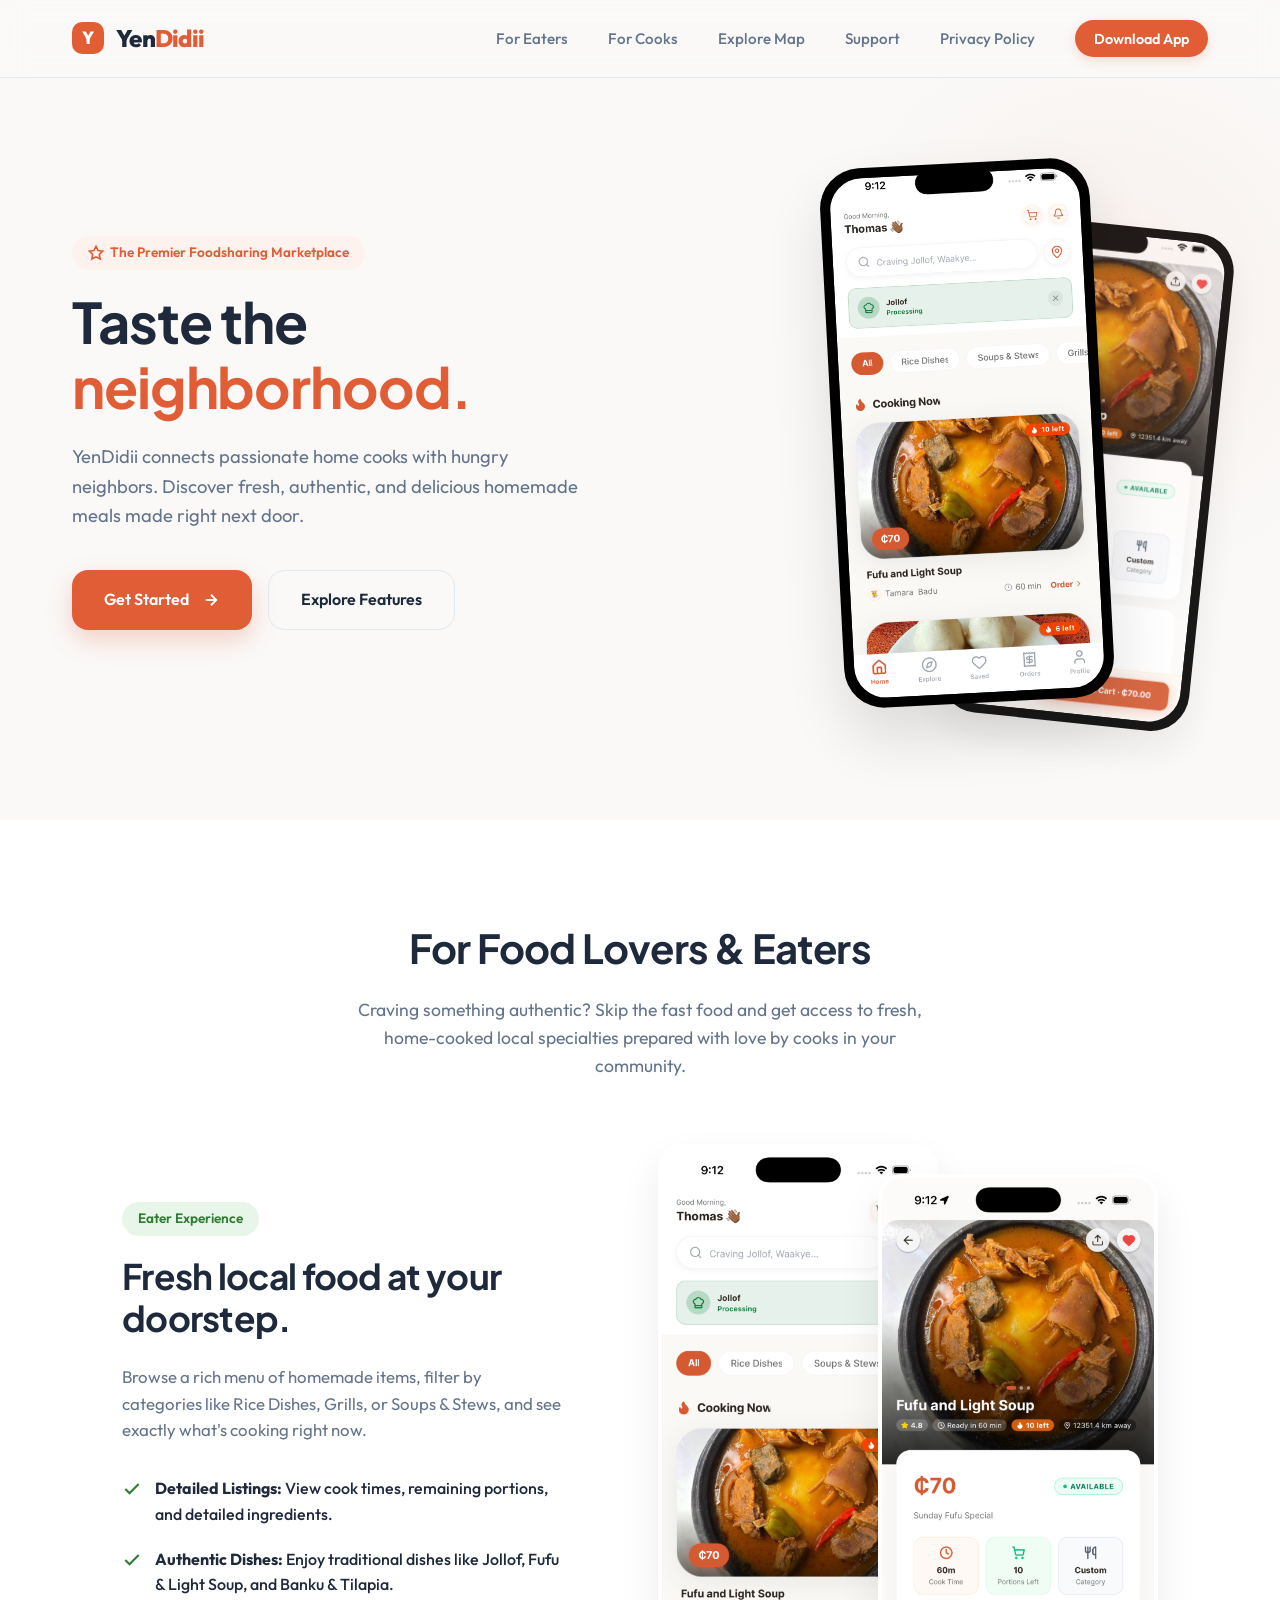
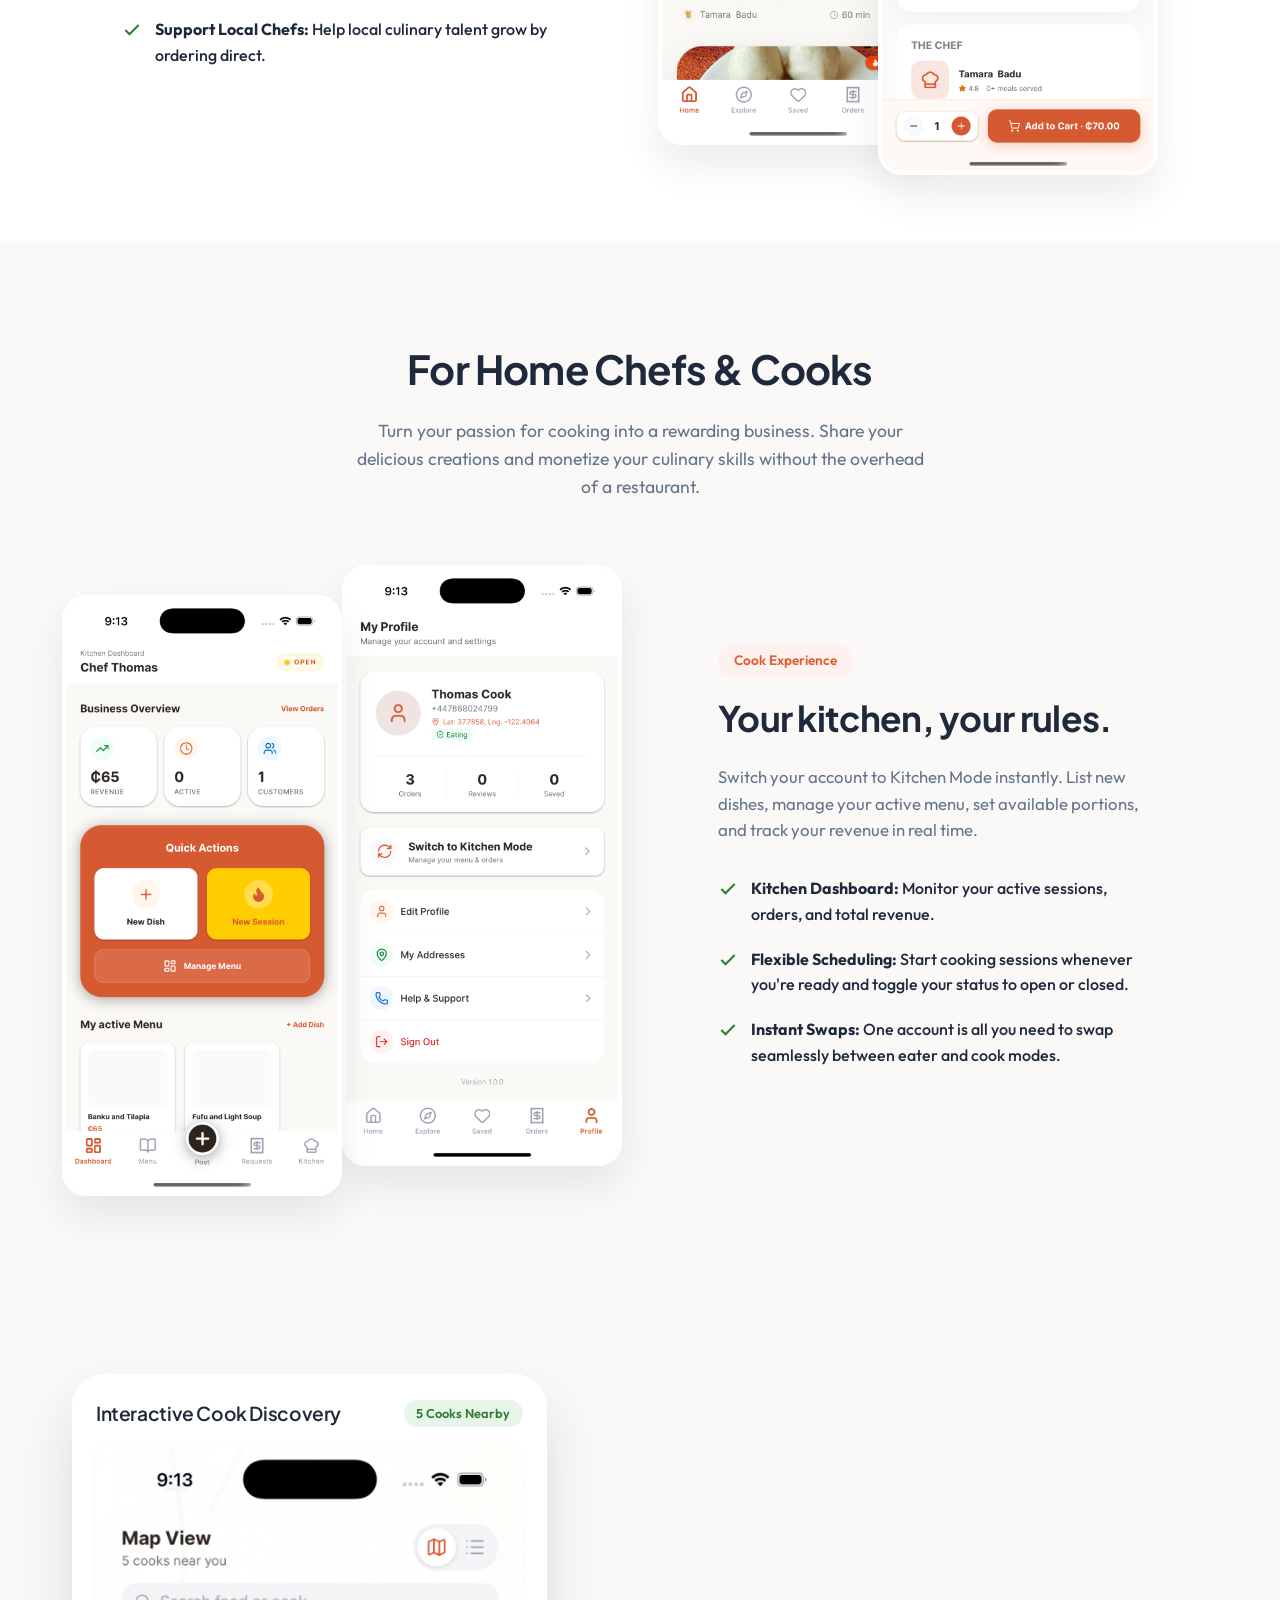
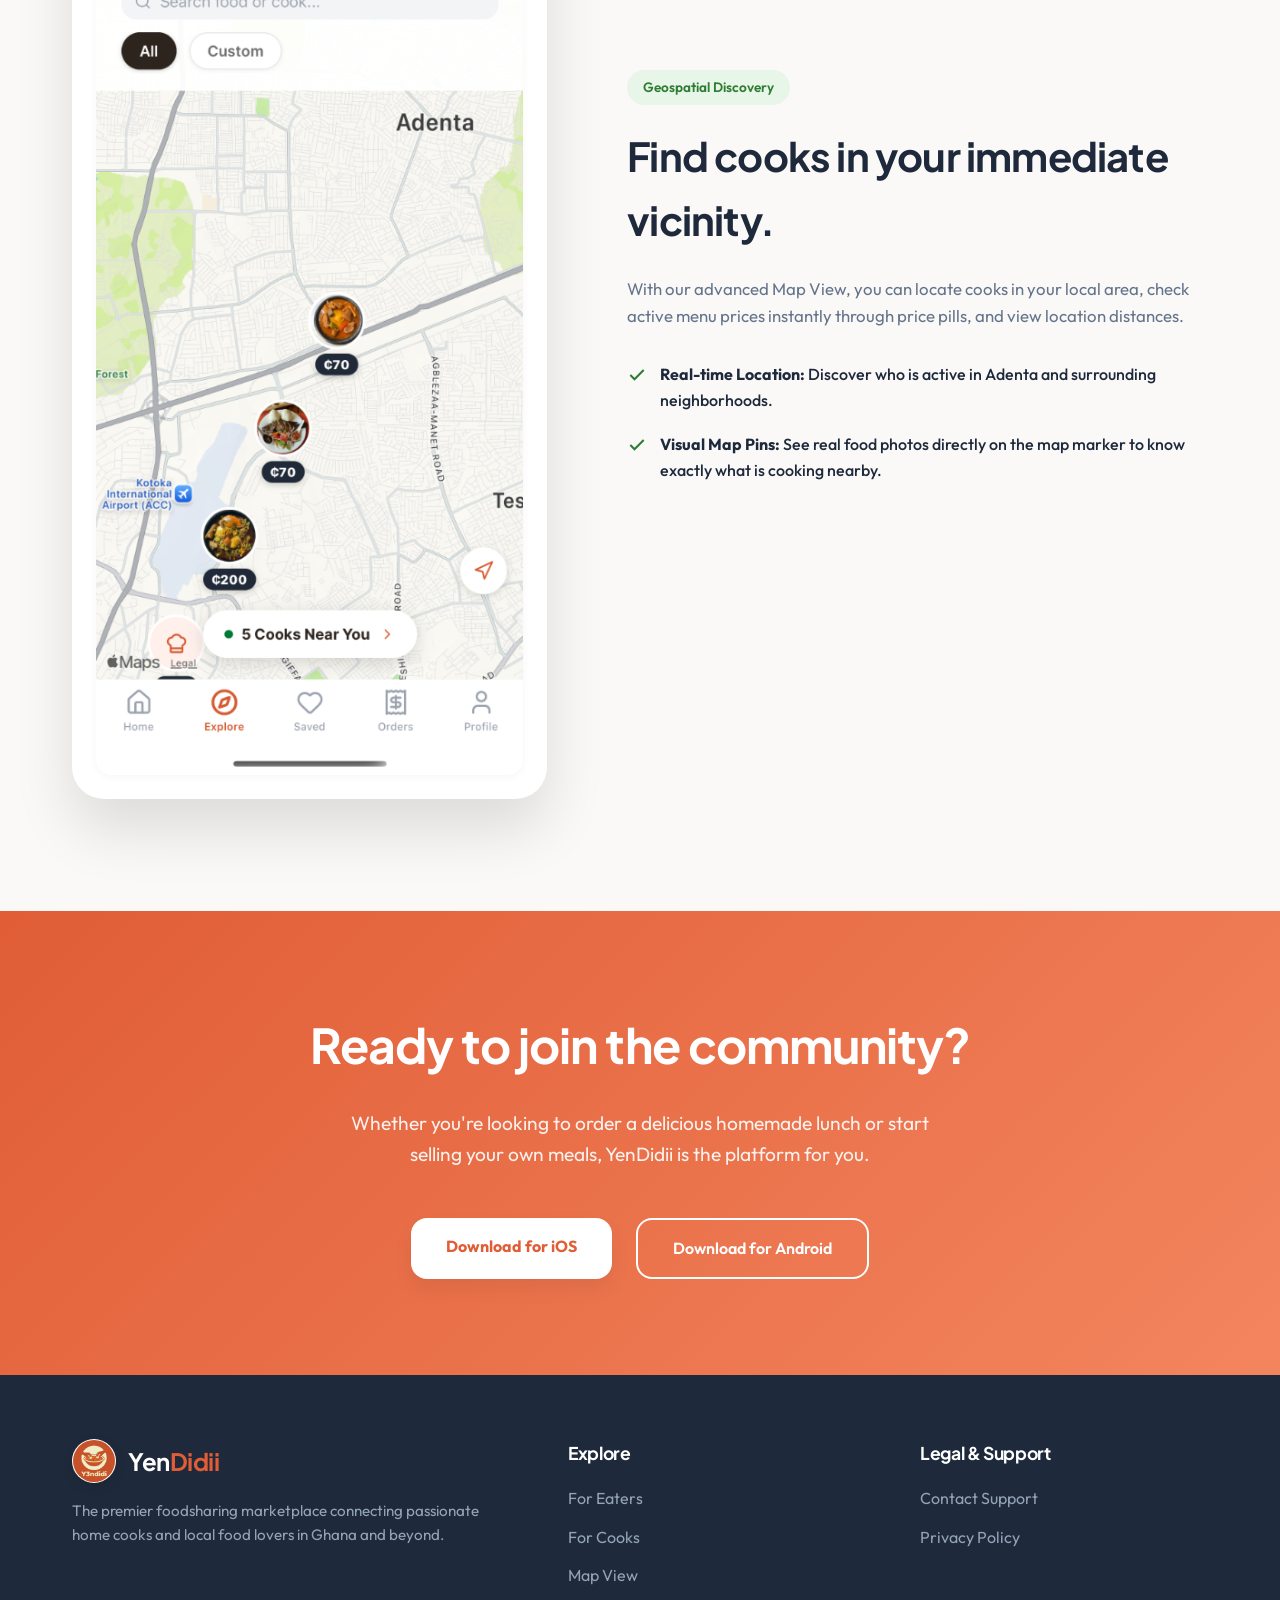
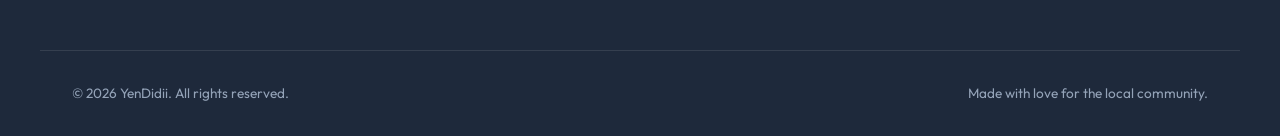
==== index.html @ 342a36da "Initial commit of YenDidii Landing Page & Support/Privacy files" ====
<!DOCTYPE html>
<html lang="en">

<head>
    <meta charset="UTF-8">
    <meta name="viewport" content="width=device-width, initial-scale=1.0">
    <title>YenDidii - Discover & Share Homemade Meals</title>
    <meta name="description"
        content="Connect with local home cooks, discover fresh homemade meals, and share the joy of cooking in your neighborhood.">
    <link rel="stylesheet" href="styles.css">
</head>

<body>
    <!-- Navigation -->
    <header class="navbar">
        <div class="nav-container">
            <a href="index.html" class="logo-group">
                <div class="logo-icon">Y</div>
                <span class="logo-text">Yen<span>Didii</span></span>
            </a>
            <nav>
                <ul class="nav-links">
                    <li><a href="#eaters" class="nav-link">For Eaters</a></li>
                    <li><a href="#cooks" class="nav-link">For Cooks</a></li>
                    <li><a href="#map-explore" class="nav-link">Explore Map</a></li>
                    <li><a href="support.html" class="nav-link">Support</a></li>
                    <li><a href="privacy-policy.html" class="nav-link">Privacy Policy</a></li>
                    <li><a href="#download" class="nav-btn">Download App</a></li>
                </ul>
            </nav>
        </div>
    </header>

    <!-- Hero Section -->
    <section class="hero">
        <div class="hero-grid">
            <div class="hero-content">
                <div class="badge">
                    <svg width="16" height="16" viewBox="0 0 24 24" fill="none" stroke="currentColor"
                        stroke-width="2.5">
                        <path
                            d="M12 2l3.09 6.26L22 9.27l-5 4.87 1.18 6.88L12 17.77l-6.18 3.25L7 14.14 2 9.27l6.91-1.01L12 2z" />
                    </svg>
                    The Premier Foodsharing Marketplace
                </div>
                <h1>Taste the <span>neighborhood.</span></h1>
                <p>YenDidii connects passionate home cooks with hungry neighbors. Discover fresh, authentic, and
                    delicious homemade meals made right next door.</p>
                <div class="hero-ctas">
                    <a href="#download" class="btn-primary">
                        <span>Get Started</span>
                        <svg width="18" height="18" viewBox="0 0 24 24" fill="none" stroke="currentColor"
                            stroke-width="2.5">
                            <line x1="5" y1="12" x2="19" y2="12" />
                            <polyline points="12 5 19 12 12 19" />
                        </svg>
                    </a>
                    <a href="#eaters" class="btn-secondary">Explore Features</a>
                </div>
            </div>
            <div class="mockup-wrapper">
                <div class="mockup-container">
                    <div class="mockup-screen">
                        <img src="assets/media__1779264746437.png" alt="YenDidii Feed Screen">
                    </div>
                </div>
                <div class="mockup-container-secondary">
                    <div class="mockup-screen">
                        <img src="assets/media__1779264755404.png" alt="YenDidii Food Detail Screen">
                    </div>
                </div>
            </div>
        </div>
    </section>

    <!-- For Eaters Section -->
    <section id="eaters" class="modes-section">
        <div class="section-title">
            <h2>For Food Lovers & Eaters</h2>
            <p>Craving something authentic? Skip the fast food and get access to fresh, home-cooked local specialties
                prepared with love by cooks in your community.</p>
        </div>

        <div class="mode-row">
            <div class="mode-content">
                <div class="badge" style="background-color: var(--secondary-bg); color: var(--secondary);">
                    Eater Experience
                </div>
                <h3>Fresh local food at your doorstep.</h3>
                <p>Browse a rich menu of homemade items, filter by categories like Rice Dishes, Grills, or Soups &
                    Stews, and see exactly what's cooking right now.</p>
                <ul class="features-list">
                    <li>
                        <svg width="20" height="20" viewBox="0 0 24 24" fill="none" stroke="currentColor"
                            stroke-width="2.5">
                            <polyline points="20 6 9 17 4 12" />
                        </svg>
                        <span><strong>Detailed Listings:</strong> View cook times, remaining portions, and detailed
                            ingredients.</span>
                    </li>
                    <li>
                        <svg width="20" height="20" viewBox="0 0 24 24" fill="none" stroke="currentColor"
                            stroke-width="2.5">
                            <polyline points="20 6 9 17 4 12" />
                        </svg>
                        <span><strong>Authentic Dishes:</strong> Enjoy traditional dishes like Jollof, Fufu & Light
                            Soup, and Banku & Tilapia.</span>
                    </li>
                    <li>
                        <svg width="20" height="20" viewBox="0 0 24 24" fill="none" stroke="currentColor"
                            stroke-width="2.5">
                            <polyline points="20 6 9 17 4 12" />
                        </svg>
                        <span><strong>Support Local Chefs:</strong> Help local culinary talent grow by ordering
                            direct.</span>
                    </li>
                </ul>
            </div>
            <div class="mode-mockups">
                <img class="app-screenshot" src="assets/media__1779264746437.png" alt="Feed screen">
                <img class="app-screenshot screenshot-offset" src="assets/media__1779264755404.png" alt="Detail screen"
                    style="margin-left: -60px; z-index: 2;">
            </div>
        </div>
    </section>

    <!-- For Cooks Section -->
    <section id="cooks" class="modes-section" style="background-color: var(--bg-main);">
        <div class="section-title">
            <h2>For Home Chefs & Cooks</h2>
            <p>Turn your passion for cooking into a rewarding business. Share your delicious creations and monetize your
                culinary skills without the overhead of a restaurant.</p>
        </div>

        <div class="mode-row reversed">
            <div class="mode-content">
                <div class="badge">
                    Cook Experience
                </div>
                <h3>Your kitchen, your rules.</h3>
                <p>Switch your account to Kitchen Mode instantly. List new dishes, manage your active menu, set
                    available portions, and track your revenue in real time.</p>
                <ul class="features-list">
                    <li>
                        <svg width="20" height="20" viewBox="0 0 24 24" fill="none" stroke="currentColor"
                            stroke-width="2.5">
                            <polyline points="20 6 9 17 4 12" />
                        </svg>
                        <span><strong>Kitchen Dashboard:</strong> Monitor your active sessions, orders, and total
                            revenue.</span>
                    </li>
                    <li>
                        <svg width="20" height="20" viewBox="0 0 24 24" fill="none" stroke="currentColor"
                            stroke-width="2.5">
                            <polyline points="20 6 9 17 4 12" />
                        </svg>
                        <span><strong>Flexible Scheduling:</strong> Start cooking sessions whenever you're ready and
                            toggle your status to open or closed.</span>
                    </li>
                    <li>
                        <svg width="20" height="20" viewBox="0 0 24 24" fill="none" stroke="currentColor"
                            stroke-width="2.5">
                            <polyline points="20 6 9 17 4 12" />
                        </svg>
                        <span><strong>Instant Swaps:</strong> One account is all you need to swap seamlessly between
                            eater and cook modes.</span>
                    </li>
                </ul>
            </div>
            <div class="mode-mockups">
                <img class="app-screenshot" src="assets/media__1779264794243.png" alt="Profile screen">
                <img class="app-screenshot screenshot-offset" src="assets/media__1779264804222.png"
                    alt="Kitchen Dashboard" style="margin-left: -60px; z-index: 2;">
            </div>
        </div>
    </section>

    <!-- Map Feature Section -->
    <section id="map-explore" class="map-highlight">
        <div class="map-grid">
            <div class="map-screenshot-container">
                <div class="map-header">
                    <h4>Interactive Cook Discovery</h4>
                    <span class="map-badge">5 Cooks Nearby</span>
                </div>
                <img src="assets/media__1779264783438.png" alt="Map View of Nearby Cooks">
            </div>
            <div class="map-content">
                <div class="badge" style="background-color: var(--secondary-bg); color: var(--secondary);">
                    Geospatial Discovery
                </div>
                <h2>Find cooks in your immediate vicinity.</h2>
                <p>With our advanced Map View, you can locate cooks in your local area, check active menu prices
                    instantly through price pills, and view location distances.</p>
                <ul class="features-list">
                    <li>
                        <svg width="20" height="20" viewBox="0 0 24 24" fill="none" stroke="currentColor"
                            stroke-width="2.5">
                            <polyline points="20 6 9 17 4 12" />
                        </svg>
                        <span><strong>Real-time Location:</strong> Discover who is active in Adenta and surrounding
                            neighborhoods.</span>
                    </li>
                    <li>
                        <svg width="20" height="20" viewBox="0 0 24 24" fill="none" stroke="currentColor"
                            stroke-width="2.5">
                            <polyline points="20 6 9 17 4 12" />
                        </svg>
                        <span><strong>Visual Map Pins:</strong> See real food photos directly on the map marker to know
                            exactly what is cooking nearby.</span>
                    </li>
                </ul>
            </div>
        </div>
    </section>

    <!-- Download Section -->
    <section id="download" class="cta-banner">
        <h2>Ready to join the community?</h2>
        <p>Whether you're looking to order a delicious homemade lunch or start selling your own meals, YenDidii is the
            platform for you.</p>
        <div class="download-buttons">
            <a href="#" class="btn-white">Download for iOS</a>
            <a href="#" class="btn-outline-white">Download for Android</a>
        </div>
    </section>

    <!-- Footer -->
    <footer class="footer">
        <div class="footer-container">
            <div class="footer-brand">
                <div class="footer-logo-row">
                    <div class="footer-logo-circle"><img src="assets/logo.png" alt="YenDidii Logo"></div>
                    <h3>Yen<span>Didii</span></h3>
                </div>
                <p>The premier foodsharing marketplace connecting passionate home cooks and local food lovers in Ghana
                    and beyond.</p>
            </div>
            <div class="footer-links">
                <h4>Explore</h4>
                <ul>
                    <li><a href="#eaters">For Eaters</a></li>
                    <li><a href="#cooks">For Cooks</a></li>
                    <li><a href="#map-explore">Map View</a></li>
                </ul>
            </div>
            <div class="footer-links">
                <h4>Legal & Support</h4>
                <ul>
                    <li><a href="support.html">Contact Support</a></li>
                    <li><a href="privacy-policy.html">Privacy Policy</a></li>
                </ul>
            </div>
        </div>
        <div class="footer-bottom">
            <p>&copy; 2026 YenDidii. All rights reserved.</p>
            <p>Made with love for the local community.</p>
        </div>
    </footer>
</body>

</html>
---- styles.css ----
/* YenDidii Premium Website Stylesheet */
@import url('https://fonts.googleapis.com/css2?family=Outfit:wght@300;400;500;600;700;800&family=Plus+Jakarta+Sans:wght@300;400;500;600;700;800&display=swap');

:root {
  /* Colors from the App */
  --primary: #E05D36; /* Warm burnt orange */
  --primary-hover: #C54B25;
  --primary-light: #FDF2EE;
  
  --secondary: #2E7D32; /* Rich green */
  --secondary-bg: #E8F5E9; /* Light green badge */
  
  --yellow: #FFB300; /* Warm yellow/amber */
  
  --bg-main: #FAF9F8; /* Clean off-white bg */
  --bg-card: #FFFFFF;
  
  --text-dark: #1E293B; /* Charcoal dark slate */
  --text-muted: #64748B; /* Slate gray */
  --text-light: #94A3B8;
  
  --border-color: #E2E8F0;
  --shadow-sm: 0 2px 8px rgba(0,0,0,0.04);
  --shadow-md: 0 10px 30px rgba(224,93,54,0.06);
  --shadow-lg: 0 20px 40px rgba(0,0,0,0.08);
  --shadow-xl: 0 30px 60px rgba(0,0,0,0.12);
  
  --radius-sm: 8px;
  --radius-md: 16px;
  --radius-lg: 24px;
  --radius-xl: 32px;
}

* {
  margin: 0;
  padding: 0;
  box-sizing: border-box;
  scroll-behavior: smooth;
}

body {
  font-family: 'Outfit', sans-serif;
  background-color: var(--bg-main);
  color: var(--text-dark);
  line-height: 1.6;
}

h1, h2, h3, h4, h5 {
  font-family: 'Plus Jakarta Sans', sans-serif;
  font-weight: 700;
  color: var(--text-dark);
  letter-spacing: -0.02em;
}

a {
  color: inherit;
  text-decoration: none;
  transition: all 0.25s cubic-bezier(0.4, 0, 0.2, 1);
}

/* Header & Navigation */
.navbar {
  position: sticky;
  top: 0;
  z-index: 1000;
  background: rgba(250, 249, 248, 0.85);
  backdrop-filter: blur(12px);
  border-bottom: 1px solid rgba(226, 232, 240, 0.8);
  padding: 1.2rem 0;
}

.nav-container {
  display: flex;
  justify-content: space-between;
  align-items: center;
  max-width: 1200px;
  margin: 0 auto;
  padding: 0 2rem;
}

.logo-group {
  display: flex;
  align-items: center;
  gap: 0.75rem;
}

.logo-icon {
  background-color: var(--primary);
  width: 32px;
  height: 32px;
  border-radius: 10px;
  display: flex;
  align-items: center;
  justify-content: center;
  color: white;
  font-weight: 800;
  font-size: 1.1rem;
}

.logo-text {
  font-size: 1.5rem;
  font-weight: 800;
  letter-spacing: -0.03em;
  color: var(--text-dark);
}

.logo-text span {
  color: var(--primary);
}

.nav-links {
  display: flex;
  list-style: none;
  gap: 2.5rem;
  align-items: center;
}

.nav-link {
  font-weight: 500;
  color: var(--text-muted);
  font-size: 0.95rem;
}

.nav-link:hover {
  color: var(--primary);
}

.nav-btn {
  background-color: var(--primary);
  color: white;
  padding: 0.6rem 1.2rem;
  border-radius: 50px;
  font-weight: 600;
  font-size: 0.9rem;
  box-shadow: 0 4px 12px rgba(224, 93, 54, 0.2);
}

.nav-btn:hover {
  background-color: var(--primary-hover);
  transform: translateY(-1px);
  box-shadow: 0 6px 16px rgba(224, 93, 54, 0.3);
  color: white;
}

/* Hero Section */
.hero {
  padding: 5rem 0 7rem 0;
  position: relative;
  overflow: hidden;
}

.hero::after {
  content: '';
  position: absolute;
  top: -10%;
  right: -10%;
  width: 600px;
  height: 600px;
  background: radial-gradient(circle, rgba(224,93,54,0.06) 0%, rgba(250,249,248,0) 70%);
  z-index: -1;
  border-radius: 50%;
}

.hero-grid {
  display: grid;
  grid-template-columns: 1.1fr 0.9fr;
  gap: 4rem;
  align-items: center;
  max-width: 1200px;
  margin: 0 auto;
  padding: 0 2rem;
}

.hero-content h1 {
  font-size: 3.5rem;
  line-height: 1.15;
  margin-bottom: 1.5rem;
}

.hero-content h1 span {
  color: var(--primary);
}

.hero-content p {
  font-size: 1.15rem;
  color: var(--text-muted);
  margin-bottom: 2.5rem;
  max-width: 520px;
}

.hero-ctas {
  display: flex;
  gap: 1rem;
}

.btn-primary {
  background-color: var(--primary);
  color: white;
  padding: 1rem 2rem;
  border-radius: var(--radius-md);
  font-weight: 600;
  display: flex;
  align-items: center;
  gap: 0.8rem;
  box-shadow: 0 10px 25px rgba(224, 93, 54, 0.25);
}

.btn-primary:hover {
  background-color: var(--primary-hover);
  transform: translateY(-2px);
  box-shadow: 0 15px 30px rgba(224, 93, 54, 0.35);
  color: white;
}

.btn-secondary {
  background-color: transparent;
  color: var(--text-dark);
  border: 1px solid var(--border-color);
  padding: 1rem 2rem;
  border-radius: var(--radius-md);
  font-weight: 600;
  display: flex;
  align-items: center;
  gap: 0.8rem;
}

.btn-secondary:hover {
  background-color: #FFFFFF;
  border-color: var(--primary);
  transform: translateY(-2px);
  box-shadow: var(--shadow-sm);
}

/* Mockup Stack on Right */
.mockup-wrapper {
  position: relative;
  height: 550px;
  display: flex;
  justify-content: center;
  align-items: center;
}

.mockup-container {
  position: relative;
  width: 270px;
  height: 540px;
  border-radius: 40px;
  background-color: #000000;
  padding: 10px;
  box-shadow: var(--shadow-xl);
  transform: rotate(-3deg);
  transition: transform 0.5s ease;
}

.mockup-container:hover {
  transform: rotate(0deg) scale(1.02);
}

.mockup-screen {
  width: 100%;
  height: 100%;
  border-radius: 32px;
  overflow: hidden;
  position: relative;
}

.mockup-screen img {
  width: 100%;
  height: 100%;
  object-fit: cover;
}

.mockup-container-secondary {
  position: absolute;
  width: 250px;
  height: 500px;
  border-radius: 38px;
  background-color: #000000;
  padding: 9px;
  box-shadow: var(--shadow-lg);
  transform: translate(120px, 40px) rotate(6deg);
  z-index: -1;
  opacity: 0.9;
  transition: transform 0.5s ease, opacity 0.5s ease;
}

.mockup-container-secondary:hover {
  transform: translate(140px, 20px) rotate(0deg) scale(1.02);
  z-index: 10;
  opacity: 1;
}

/* Feature Badge */
.badge {
  background-color: var(--primary-light);
  color: var(--primary);
  padding: 0.4rem 1rem;
  border-radius: 50px;
  font-weight: 600;
  font-size: 0.85rem;
  display: inline-flex;
  align-items: center;
  gap: 0.4rem;
  margin-bottom: 1.2rem;
}

/* App modes (Cook vs Eater) */
.section-title {
  text-align: center;
  max-width: 650px;
  margin: 0 auto 4rem auto;
  padding: 0 2rem;
}

.section-title h2 {
  font-size: 2.5rem;
  margin-bottom: 1rem;
}

.section-title p {
  color: var(--text-muted);
  font-size: 1.1rem;
}

.modes-section {
  padding: 6rem 0;
  background-color: #FFFFFF;
}

.mode-row {
  display: grid;
  grid-template-columns: 1fr 1fr;
  gap: 6rem;
  align-items: center;
  max-width: 1100px;
  margin: 0 auto;
  padding: 0 2rem;
}

.mode-row:not(:last-child) {
  margin-bottom: 8rem;
}

.mode-row.reversed {
  direction: rtl;
}

.mode-row.reversed .mode-content {
  direction: ltr;
}

.mode-content {
  max-width: 480px;
}

.mode-content h3 {
  font-size: 2.2rem;
  margin-bottom: 1.5rem;
  line-height: 1.2;
}

.mode-content p {
  color: var(--text-muted);
  margin-bottom: 2rem;
  font-size: 1.05rem;
}

.features-list {
  list-style: none;
}

.features-list li {
  display: flex;
  align-items: flex-start;
  gap: 0.8rem;
  margin-bottom: 1.2rem;
  font-weight: 500;
  color: var(--text-dark);
}

.features-list li svg {
  color: var(--secondary);
  flex-shrink: 0;
  margin-top: 3px;
}

.mode-mockups {
  display: flex;
  justify-content: center;
  position: relative;
}

.app-screenshot {
  width: 280px;
  border-radius: var(--radius-lg);
  box-shadow: var(--shadow-lg);
  border: 4px solid #FFFFFF;
  transition: transform 0.4s ease;
}

.app-screenshot:hover {
  transform: translateY(-8px) scale(1.02);
}

.screenshot-offset {
  transform: translateY(30px);
}

.screenshot-offset:hover {
  transform: translateY(20px) scale(1.02);
}

/* Map Feature Highlight */
.map-highlight {
  padding: 7rem 0;
  background-color: var(--bg-main);
  position: relative;
}

.map-grid {
  display: grid;
  grid-template-columns: 0.9fr 1.1fr;
  gap: 5rem;
  align-items: center;
  max-width: 1200px;
  margin: 0 auto;
  padding: 0 2rem;
}

.map-content h2 {
  font-size: 2.5rem;
  margin-bottom: 1.5rem;
}

.map-content p {
  color: var(--text-muted);
  margin-bottom: 2rem;
  font-size: 1.05rem;
}

.map-screenshot-container {
  background-color: #FFFFFF;
  border-radius: var(--radius-xl);
  padding: 1.5rem;
  box-shadow: var(--shadow-xl);
  display: flex;
  flex-direction: column;
  gap: 1rem;
}

.map-header {
  display: flex;
  justify-content: space-between;
  align-items: center;
}

.map-header h4 {
  font-size: 1.2rem;
  font-weight: 600;
}

.map-badge {
  background-color: var(--secondary-bg);
  color: var(--secondary);
  padding: 0.2rem 0.8rem;
  border-radius: 50px;
  font-weight: 600;
  font-size: 0.8rem;
}

.map-screenshot-container img {
  width: 100%;
  border-radius: var(--radius-md);
  box-shadow: var(--shadow-sm);
}

/* Download / Banner CTA */
.cta-banner {
  padding: 6rem 0;
  background: linear-gradient(135deg, var(--primary) 0%, #F3855E 100%);
  color: white;
  text-align: center;
  position: relative;
  overflow: hidden;
}

.cta-banner h2 {
  color: white;
  font-size: 3rem;
  margin-bottom: 1.5rem;
}

.cta-banner p {
  font-size: 1.2rem;
  max-width: 600px;
  margin: 0 auto 3rem auto;
  opacity: 0.9;
}

.download-buttons {
  display: flex;
  justify-content: center;
  gap: 1.5rem;
}

.btn-white {
  background-color: #FFFFFF;
  color: var(--primary);
  padding: 1rem 2.2rem;
  border-radius: var(--radius-md);
  font-weight: 700;
  box-shadow: 0 10px 20px rgba(0,0,0,0.06);
}

.btn-white:hover {
  background-color: #FAFAFA;
  transform: translateY(-2px);
  box-shadow: 0 15px 25px rgba(0,0,0,0.1);
  color: var(--primary);
}

.btn-outline-white {
  background-color: transparent;
  color: white;
  border: 2px solid white;
  padding: 1rem 2.2rem;
  border-radius: var(--radius-md);
  font-weight: 600;
}

.btn-outline-white:hover {
  background-color: rgba(255,255,255,0.1);
  transform: translateY(-2px);
}

/* Footer styling */
.footer {
  background-color: #1E293B;
  color: #94A3B8;
  padding: 4rem 0 2rem 0;
}

.footer-container {
  max-width: 1200px;
  margin: 0 auto;
  padding: 0 2rem;
  display: grid;
  grid-template-columns: 1.5fr 1fr 1fr;
  gap: 4rem;
  border-bottom: 1px solid rgba(255,255,255,0.1);
  padding-bottom: 3rem;
  margin-bottom: 2rem;
}

.footer-logo-row {
  display: flex;
  align-items: center;
  gap: 0.75rem;
  margin-bottom: 1rem;
}

.footer-logo-row h3 {
  margin-bottom: 0 !important;
}

.footer-brand h3 {
  color: white;
  font-size: 1.5rem;
}

.footer-brand h3 span {
  color: var(--primary);
}

.footer-logo-circle {
  width: 44px;
  height: 44px;
  border-radius: 50%;
  display: flex;
  align-items: center;
  justify-content: center;
  overflow: hidden;
  background-color: #FFFFFF;
  border: 1px solid rgba(255,255,255,0.1);
  box-shadow: 0 4px 12px rgba(0, 0, 0, 0.1);
}

.footer-logo-circle img {
  width: 100%;
  height: 100%;
  object-fit: cover;
}

.footer-brand p {
  font-size: 0.95rem;
  line-height: 1.6;
}

.footer-links h4 {
  color: white;
  margin-bottom: 1.2rem;
  font-size: 1.1rem;
}

.footer-links ul {
  list-style: none;
}

.footer-links li {
  margin-bottom: 0.8rem;
}

.footer-links a:hover {
  color: white;
}

.footer-bottom {
  max-width: 1200px;
  margin: 0 auto;
  padding: 0 2rem;
  display: flex;
  justify-content: space-between;
  font-size: 0.85rem;
}

/* Legal Pages (Privacy Policy, Support Page overrides) */
.legal-container {
  max-width: 800px;
  margin: 4rem auto 6rem auto;
  padding: 0 2rem;
}

.legal-card {
  background-color: white;
  border-radius: var(--radius-lg);
  padding: 3rem;
  box-shadow: var(--shadow-sm);
  border: 1px solid var(--border-color);
}

.legal-card h1 {
  font-size: 2.5rem;
  margin-bottom: 1rem;
}

.legal-meta {
  color: var(--text-muted);
  margin-bottom: 2.5rem;
  font-size: 0.95rem;
}

.legal-content h2 {
  font-size: 1.5rem;
  margin-top: 2rem;
  margin-bottom: 1rem;
}

.legal-content p, .legal-content ul {
  color: var(--text-muted);
  margin-bottom: 1.2rem;
  font-size: 1.05rem;
}

.legal-content ul {
  padding-left: 1.5rem;
}

.legal-content li {
  margin-bottom: 0.5rem;
}

/* Form Styles */
.support-form {
  margin-top: 2rem;
}

.form-row {
  display: grid;
  grid-template-columns: 1fr 1fr;
  gap: 1.5rem;
  margin-bottom: 1.5rem;
}

.form-group {
  display: flex;
  flex-direction: column;
  gap: 0.5rem;
  margin-bottom: 1.5rem;
}

.form-group label {
  font-weight: 600;
  font-size: 0.9rem;
  color: var(--text-dark);
}

.form-group input, .form-group textarea {
  padding: 0.8rem 1rem;
  border-radius: var(--radius-sm);
  border: 1px solid var(--border-color);
  font-family: inherit;
  font-size: 1rem;
  transition: border-color 0.25s ease;
}

.form-group input:focus, .form-group textarea:focus {
  outline: none;
  border-color: var(--primary);
}

/* Responsive queries */
@media(max-width: 968px) {
  .hero-grid {
    grid-template-columns: 1fr;
    text-align: center;
    gap: 3rem;
  }
  
  .hero-content h1 {
    font-size: 2.8rem;
  }
  
  .hero-content p {
    margin-left: auto;
    margin-right: auto;
  }
  
  .hero-ctas {
    justify-content: center;
  }
  
  .mockup-wrapper {
    height: 480px;
  }
  
  .mode-row, .mode-row.reversed {
    grid-template-columns: 1fr;
    gap: 3rem;
    text-align: center;
  }
  
  .mode-content {
    max-width: 100%;
  }
  
  .features-list li {
    justify-content: center;
  }
  
  .map-grid {
    grid-template-columns: 1fr;
    gap: 3rem;
  }
}

@media(max-width: 576px) {
  .hero-ctas {
    flex-direction: column;
    align-items: stretch;
  }
  
  .btn-primary, .btn-secondary {
    justify-content: center;
  }
  
  .mockup-container-secondary {
    display: none;
  }
  
  .mockup-container {
    transform: none;
  }
  
  .footer-container {
    grid-template-columns: 1fr;
    gap: 2.5rem;
  }
}
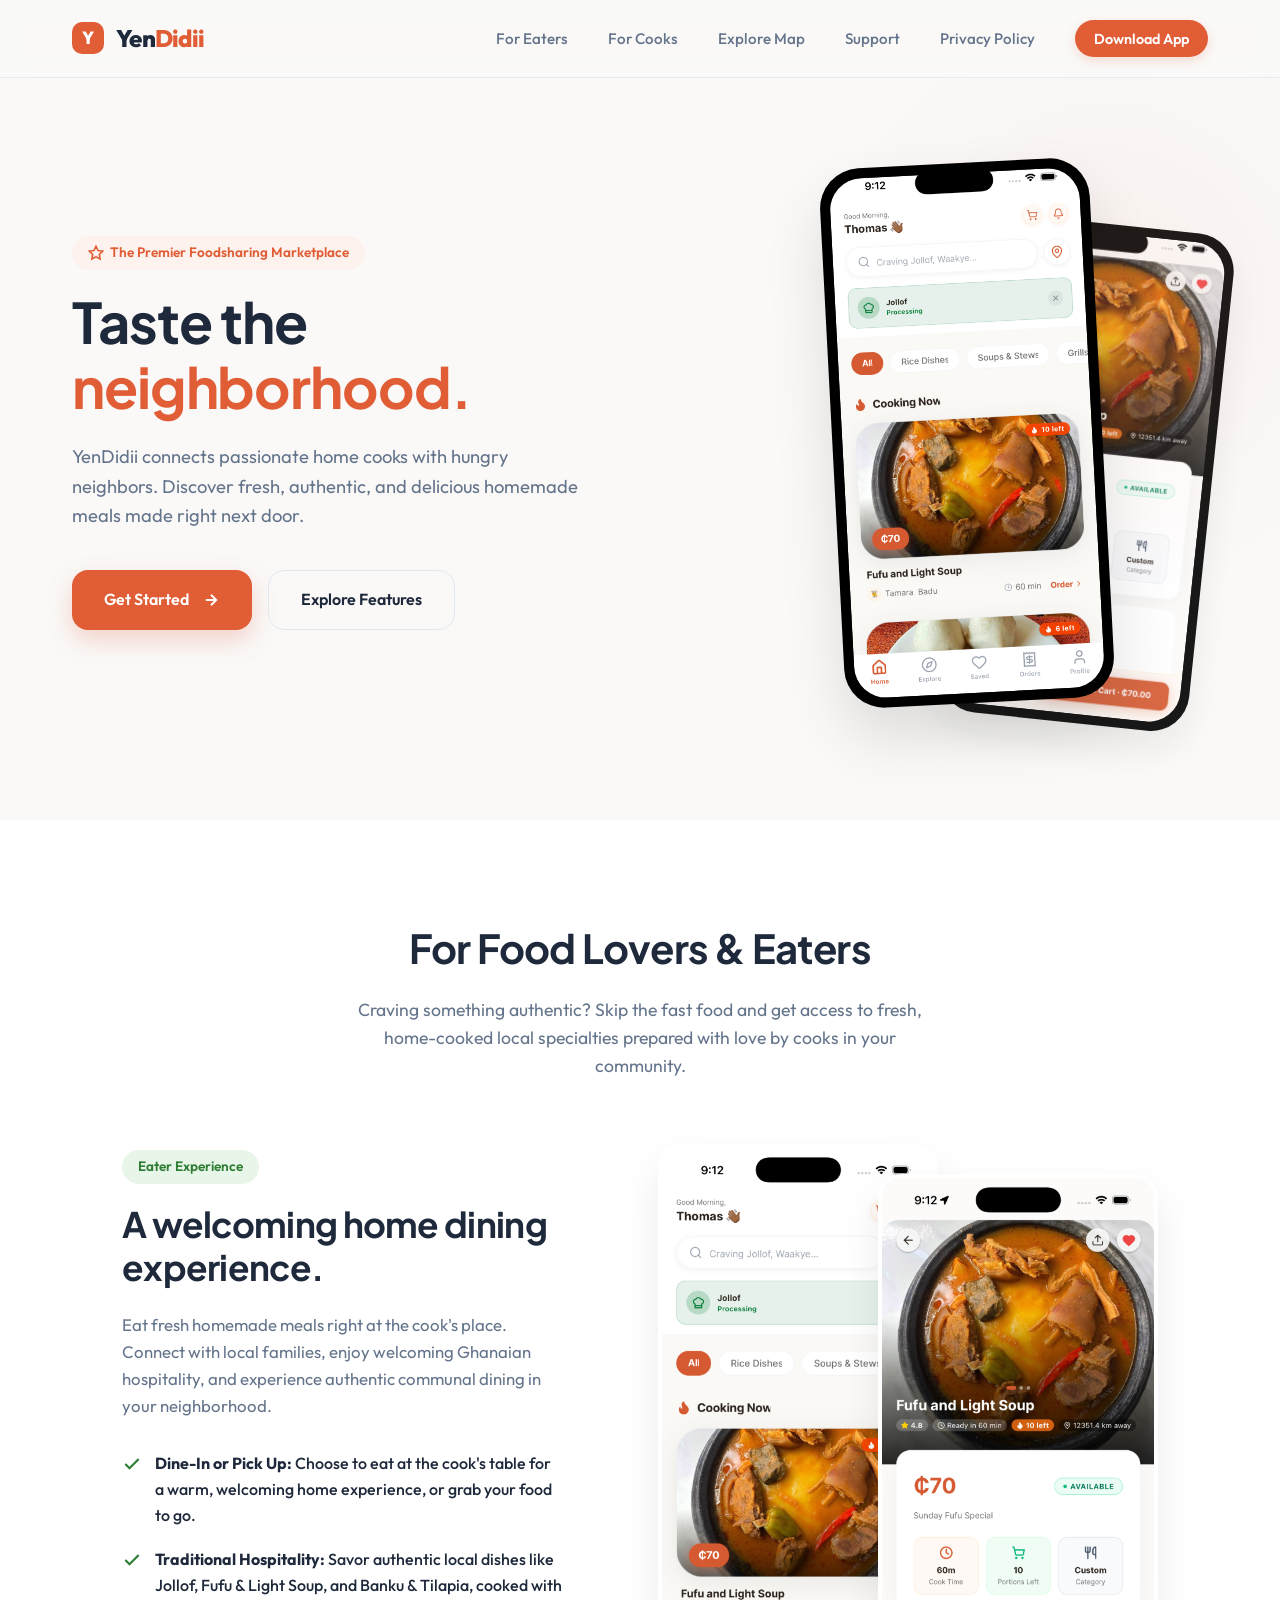
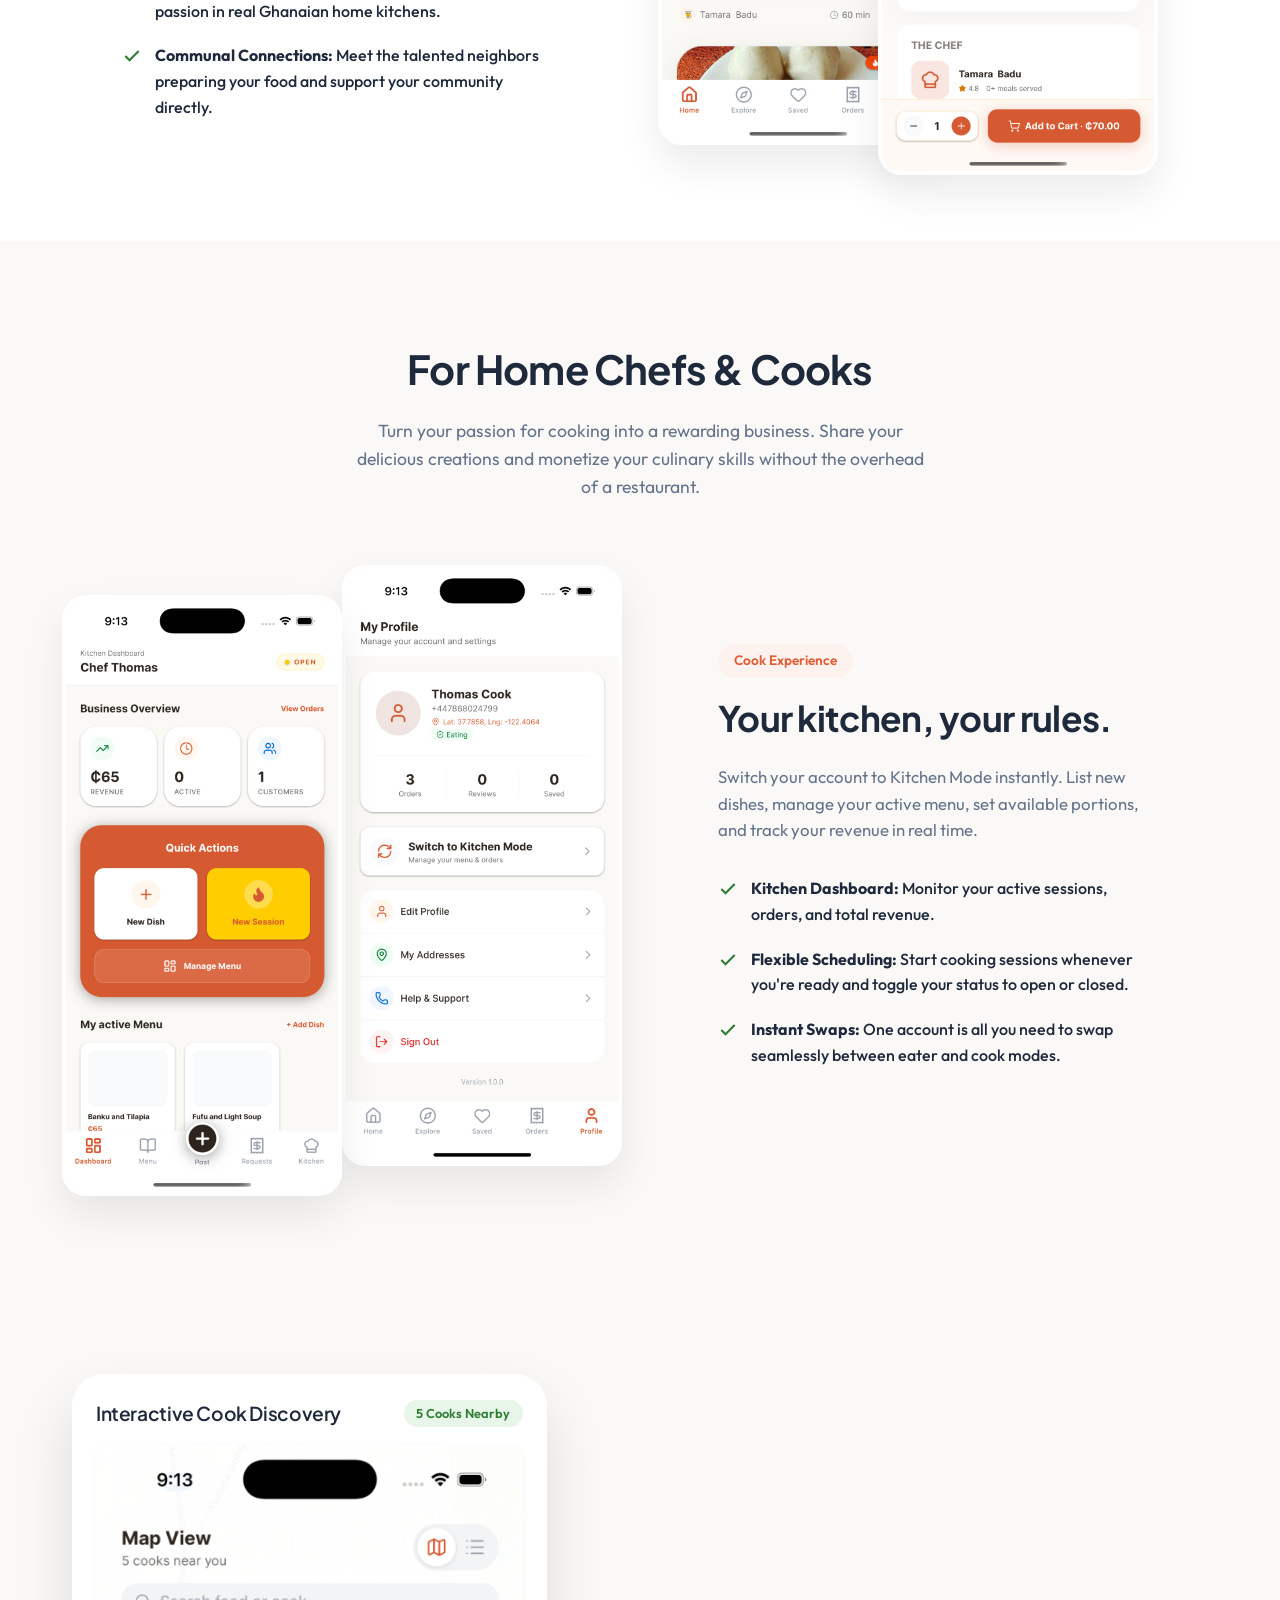
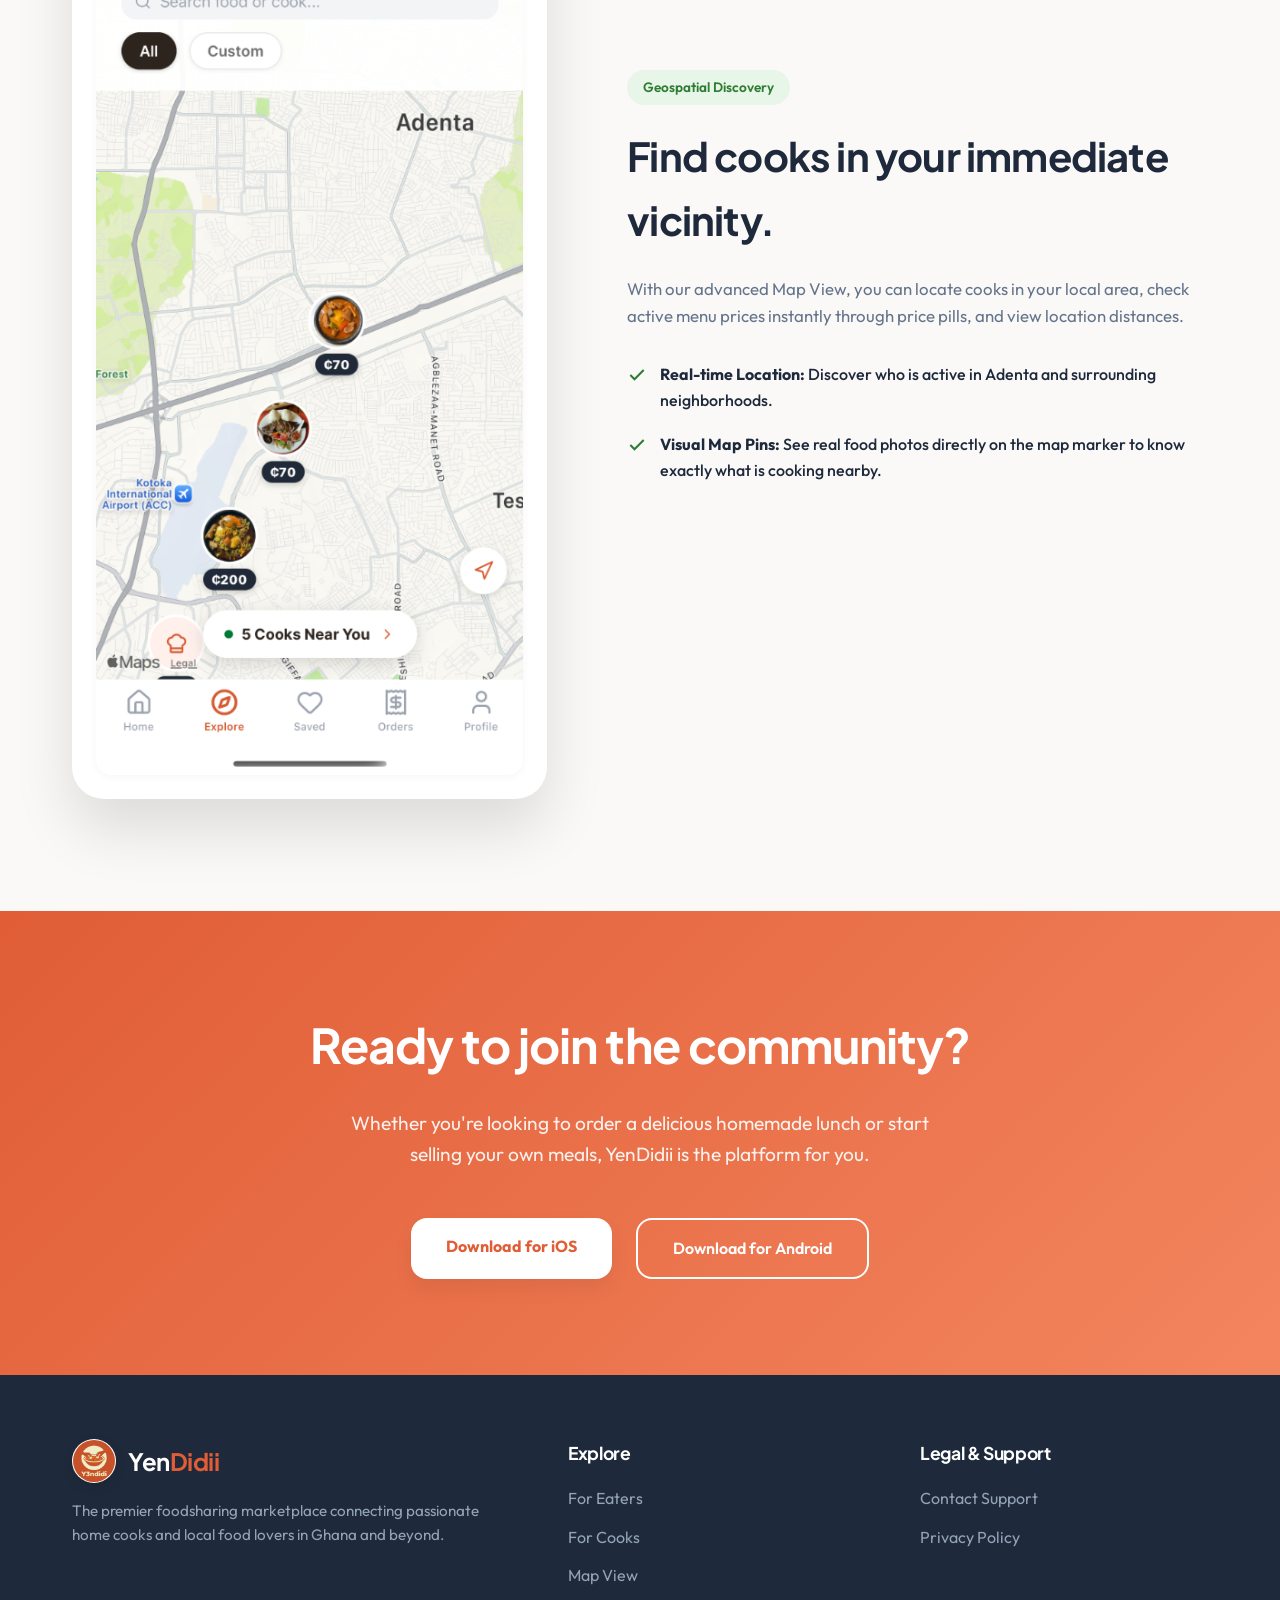
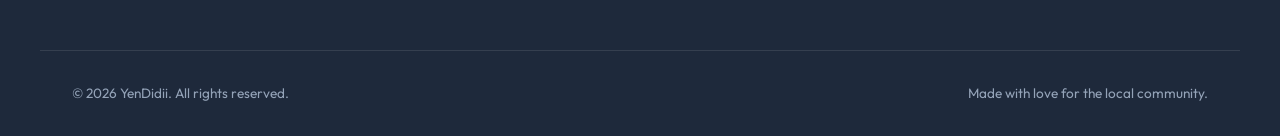
==== commit 798932a1: "Update Eaters copy to highlight dine-in welcoming home dining and Ghanaian hospitality" ====
--- a/index.html
+++ b/index.html
@@ -86,33 +86,29 @@
                 <div class="badge" style="background-color: var(--secondary-bg); color: var(--secondary);">
                     Eater Experience
                 </div>
-                <h3>Fresh local food at your doorstep.</h3>
-                <p>Browse a rich menu of homemade items, filter by categories like Rice Dishes, Grills, or Soups &
-                    Stews, and see exactly what's cooking right now.</p>
+                <h3>A welcoming home dining experience.</h3>
+                <p>Eat fresh homemade meals right at the cook's place. Connect with local families, enjoy welcoming Ghanaian hospitality, and experience authentic communal dining in your neighborhood.</p>
                 <ul class="features-list">
                     <li>
                         <svg width="20" height="20" viewBox="0 0 24 24" fill="none" stroke="currentColor"
                             stroke-width="2.5">
                             <polyline points="20 6 9 17 4 12" />
                         </svg>
-                        <span><strong>Detailed Listings:</strong> View cook times, remaining portions, and detailed
-                            ingredients.</span>
-                    </li>
-                    <li>
-                        <svg width="20" height="20" viewBox="0 0 24 24" fill="none" stroke="currentColor"
-                            stroke-width="2.5">
-                            <polyline points="20 6 9 17 4 12" />
-                        </svg>
-                        <span><strong>Authentic Dishes:</strong> Enjoy traditional dishes like Jollof, Fufu & Light
-                            Soup, and Banku & Tilapia.</span>
-                    </li>
-                    <li>
-                        <svg width="20" height="20" viewBox="0 0 24 24" fill="none" stroke="currentColor"
-                            stroke-width="2.5">
-                            <polyline points="20 6 9 17 4 12" />
-                        </svg>
-                        <span><strong>Support Local Chefs:</strong> Help local culinary talent grow by ordering
-                            direct.</span>
+                        <span><strong>Dine-In or Pick Up:</strong> Choose to eat at the cook's table for a warm, welcoming home experience, or grab your food to go.</span>
+                    </li>
+                    <li>
+                        <svg width="20" height="20" viewBox="0 0 24 24" fill="none" stroke="currentColor"
+                            stroke-width="2.5">
+                            <polyline points="20 6 9 17 4 12" />
+                        </svg>
+                        <span><strong>Traditional Hospitality:</strong> Savor authentic local dishes like Jollof, Fufu & Light Soup, and Banku & Tilapia, cooked with passion in real Ghanaian home kitchens.</span>
+                    </li>
+                    <li>
+                        <svg width="20" height="20" viewBox="0 0 24 24" fill="none" stroke="currentColor"
+                            stroke-width="2.5">
+                            <polyline points="20 6 9 17 4 12" />
+                        </svg>
+                        <span><strong>Communal Connections:</strong> Meet the talented neighbors preparing your food and support your community directly.</span>
                     </li>
                 </ul>
             </div>
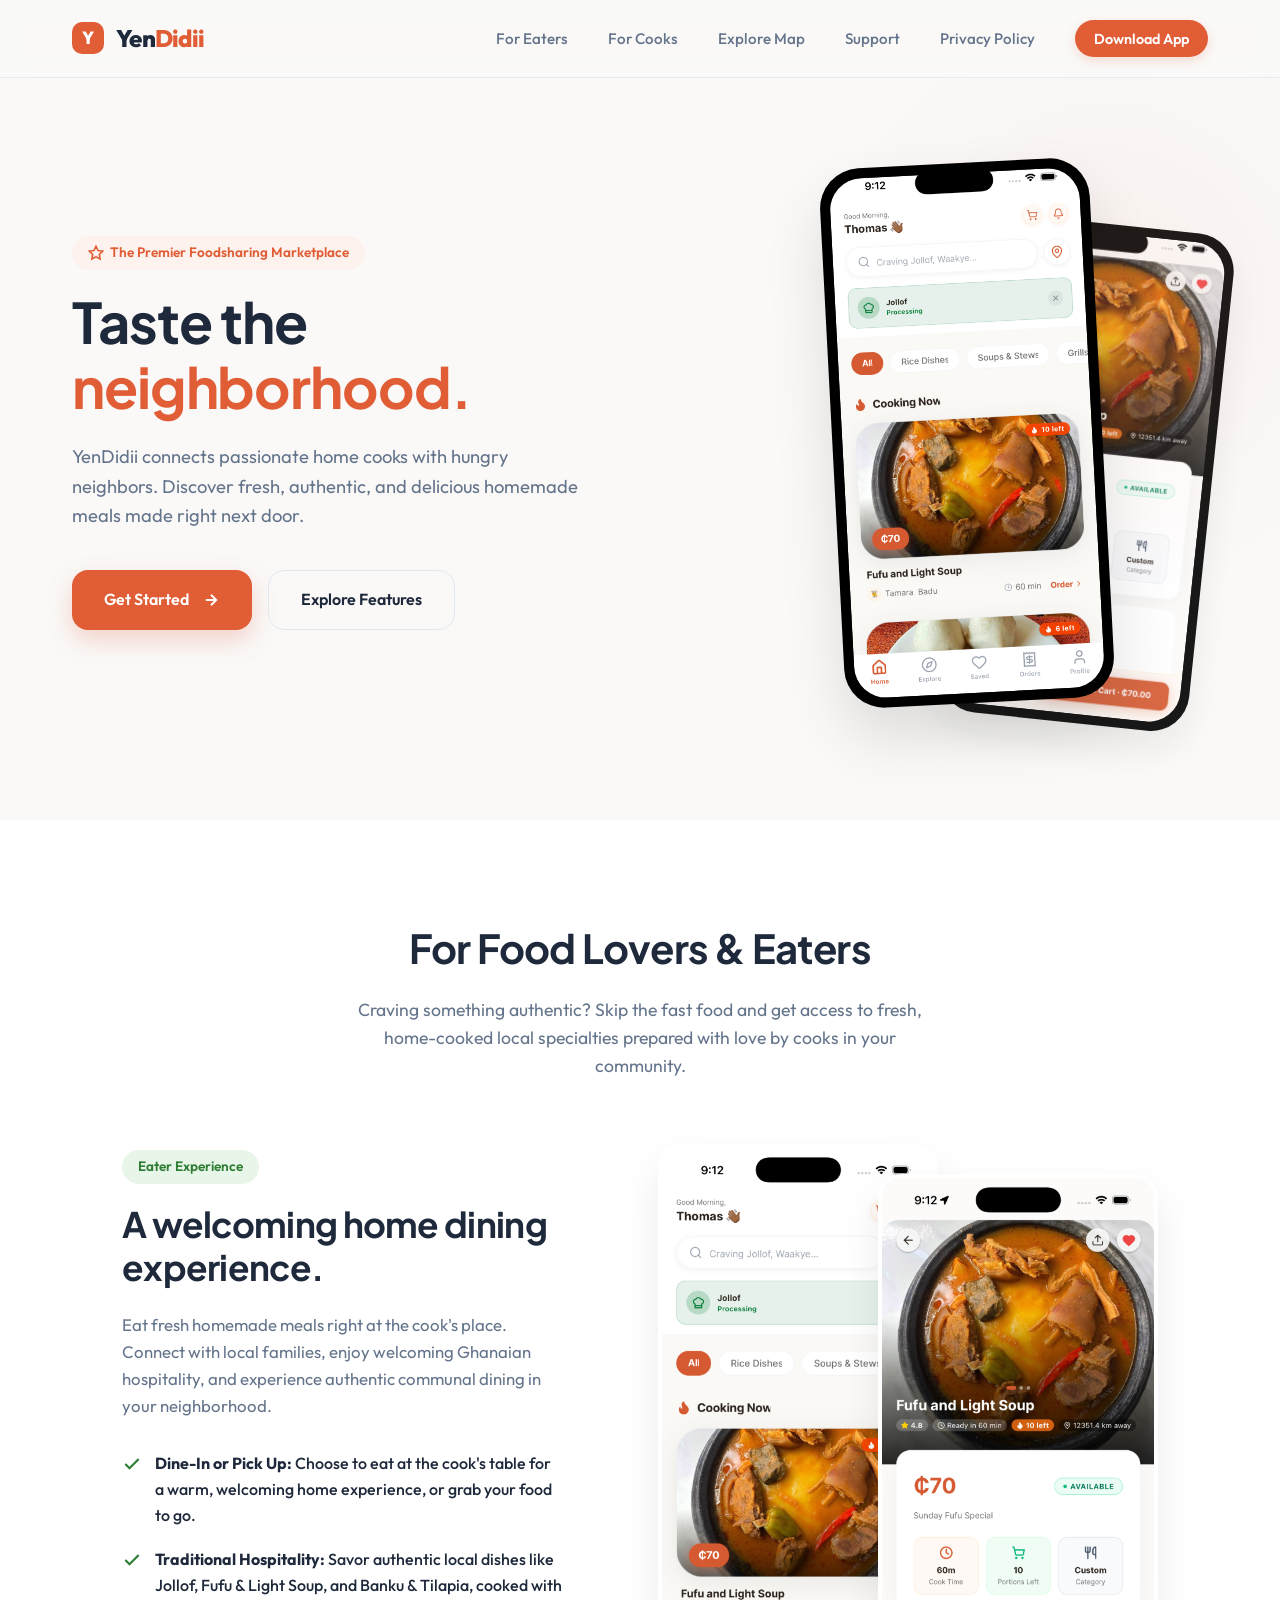
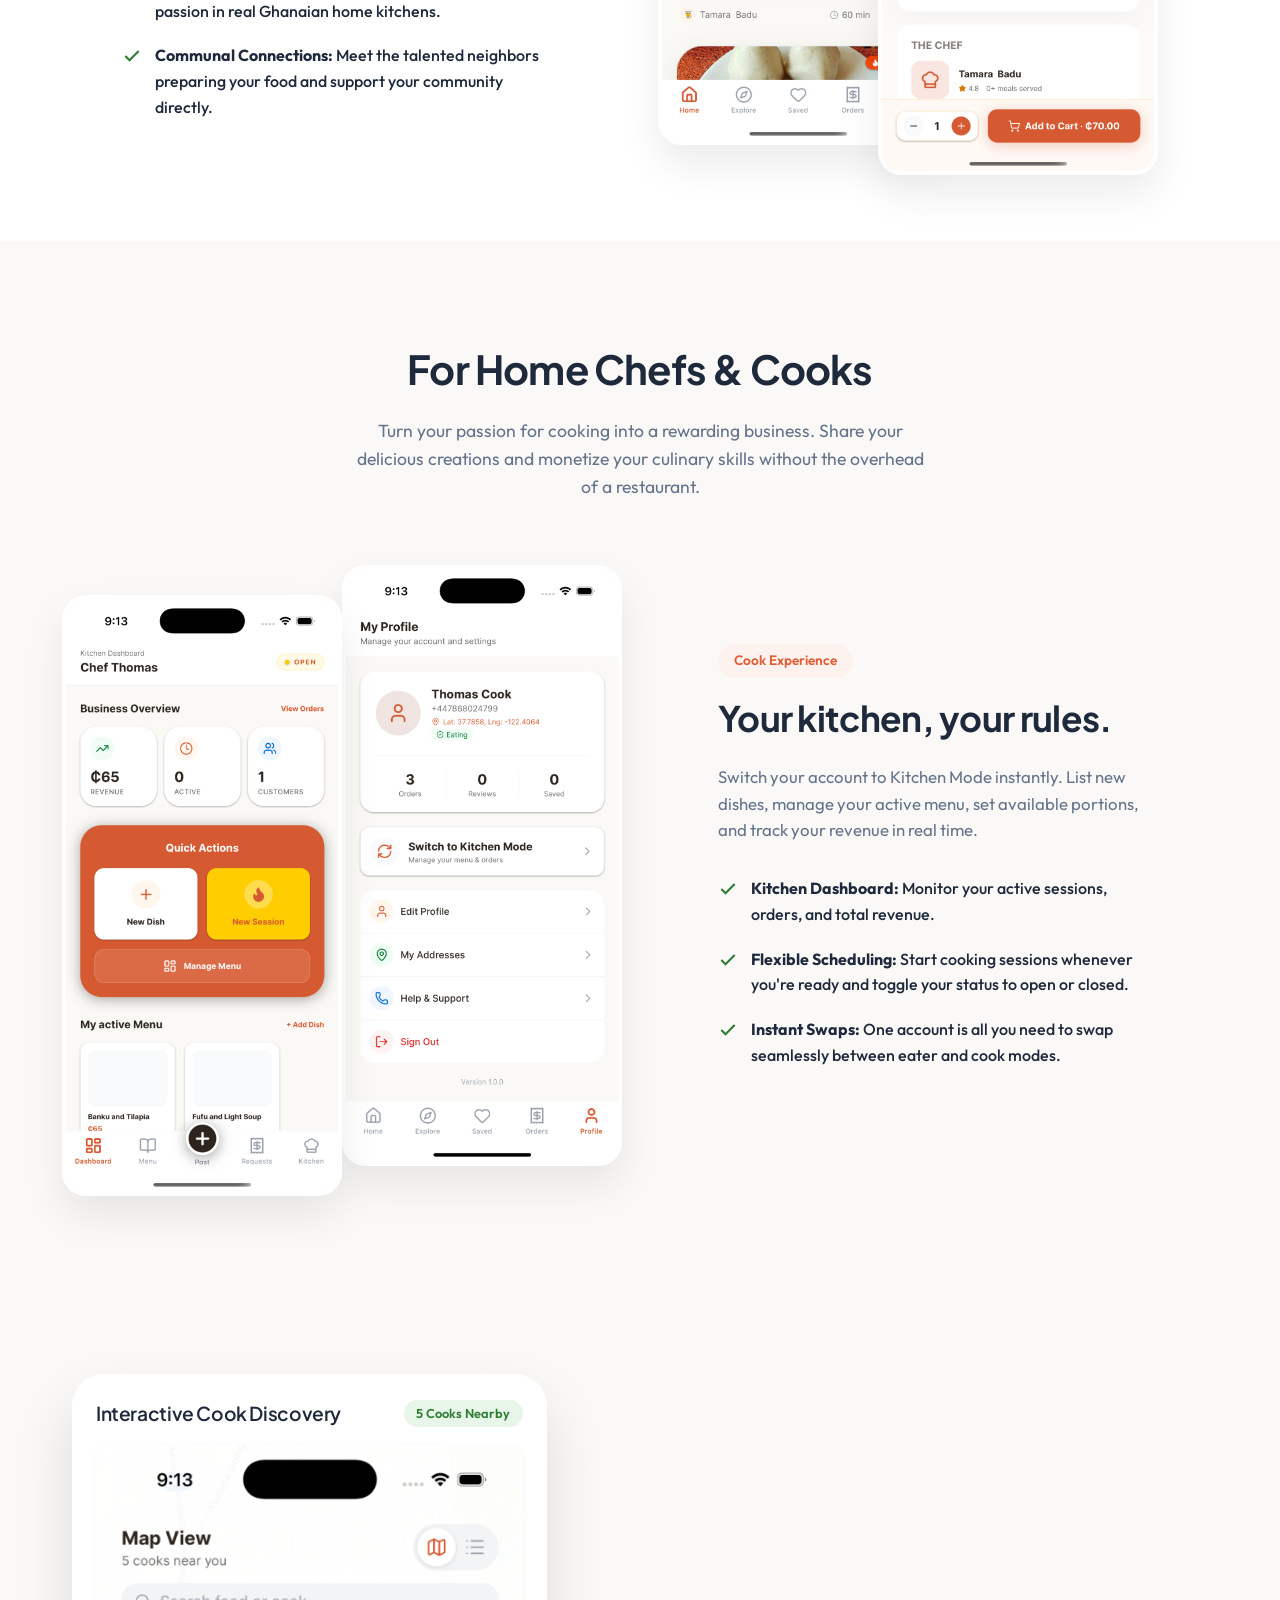
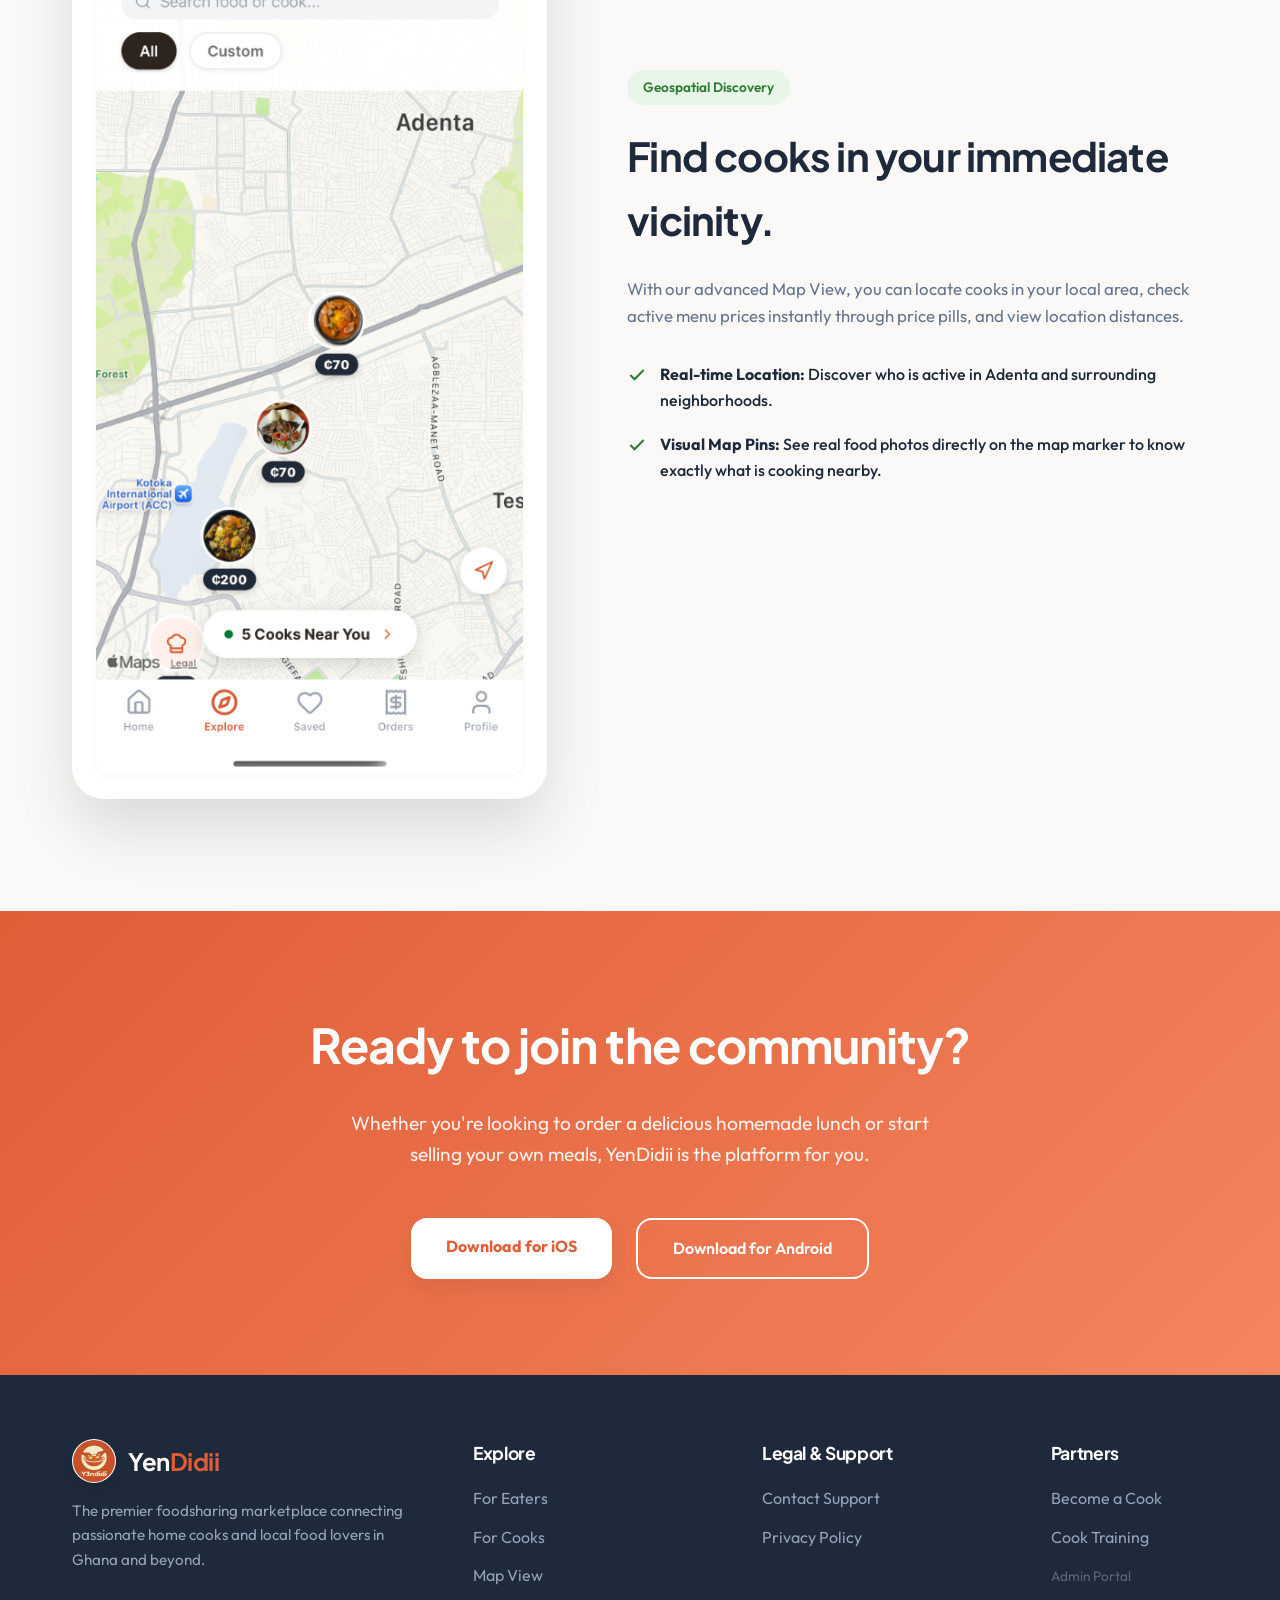
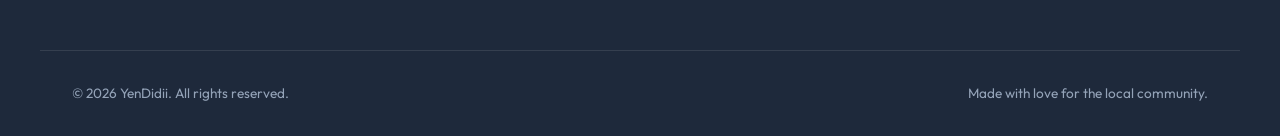
==== commit d676fbb8: "Update website: add cook pages, admin panel, app store screenshots, and style improvements" ====
--- a/index.html
+++ b/index.html
@@ -18,6 +18,11 @@
                 <div class="logo-icon">Y</div>
                 <span class="logo-text">Yen<span>Didii</span></span>
             </a>
+            <button class="nav-toggle" aria-label="Toggle menu" onclick="document.querySelector('.nav-container nav').classList.toggle('active'); this.classList.toggle('active');">
+                <span class="bar"></span>
+                <span class="bar"></span>
+                <span class="bar"></span>
+            </button>
             <nav>
                 <ul class="nav-links">
                     <li><a href="#eaters" class="nav-link">For Eaters</a></li>
@@ -241,12 +246,20 @@
                 </ul>
             </div>
             <div class="footer-links">
-                <h4>Legal & Support</h4>
+                <h4>Legal &amp; Support</h4>
                 <ul>
                     <li><a href="support.html">Contact Support</a></li>
                     <li><a href="privacy-policy.html">Privacy Policy</a></li>
                 </ul>
             </div>
+            <div class="footer-links">
+                <h4>Partners</h4>
+                <ul>
+                    <li><a href="become-cook.html">Become a Cook</a></li>
+                    <li><a href="cook-training.html">Cook Training</a></li>
+                    <li><a href="admin.html" style="opacity:0.5;font-size:0.85rem;">Admin Portal</a></li>
+                </ul>
+            </div>
         </div>
         <div class="footer-bottom">
             <p>&copy; 2026 YenDidii. All rights reserved.</p>
--- a/styles.css
+++ b/styles.css
@@ -141,6 +141,12 @@
   box-shadow: 0 6px 16px rgba(224, 93, 54, 0.3);
   color: white;
 }
+
+/* Mobile Toggle */
+.nav-toggle {
+  display: none;
+}
+
 
 /* Hero Section */
 .hero {
@@ -545,7 +551,7 @@
   margin: 0 auto;
   padding: 0 2rem;
   display: grid;
-  grid-template-columns: 1.5fr 1fr 1fr;
+  grid-template-columns: 1.5fr 1fr 1fr 0.7fr;
   gap: 4rem;
   border-bottom: 1px solid rgba(255,255,255,0.1);
   padding-bottom: 3rem;
@@ -710,6 +716,89 @@
 
 /* Responsive queries */
 @media(max-width: 968px) {
+  .nav-container {
+    position: relative;
+    width: 100%;
+  }
+
+  .nav-toggle {
+    display: flex;
+    flex-direction: column;
+    justify-content: space-between;
+    width: 24px;
+    height: 18px;
+    background: transparent;
+    border: none;
+    cursor: pointer;
+    padding: 0;
+    z-index: 1001;
+  }
+
+  .nav-toggle .bar {
+    width: 100%;
+    height: 2px;
+    background-color: var(--text-dark);
+    transition: all 0.3s ease;
+    border-radius: 2px;
+  }
+
+  .nav-toggle.active .bar:nth-child(1) {
+    transform: translateY(8px) rotate(45deg);
+  }
+
+  .nav-toggle.active .bar:nth-child(2) {
+    opacity: 0;
+  }
+
+  .nav-toggle.active .bar:nth-child(3) {
+    transform: translateY(-8px) rotate(-45deg);
+  }
+
+  .nav-container nav {
+    position: absolute;
+    top: 100%;
+    left: 0;
+    right: 0;
+    background: rgba(250, 249, 248, 0.98);
+    backdrop-filter: blur(20px);
+    -webkit-backdrop-filter: blur(20px);
+    border-bottom: 1px solid var(--border-color);
+    box-shadow: 0 10px 20px rgba(0,0,0,0.05);
+    display: none;
+    padding: 2rem;
+    z-index: 999;
+  }
+
+  .nav-container nav.active {
+    display: block;
+  }
+
+  .nav-links {
+    display: flex;
+    flex-direction: column;
+    gap: 1.5rem;
+    align-items: center;
+    width: 100%;
+  }
+
+  .nav-links li {
+    width: 100%;
+    text-align: center;
+  }
+
+  .nav-links li a {
+    display: block;
+    width: 100%;
+    padding: 0.5rem 0;
+    font-size: 1.15rem;
+  }
+
+  .nav-btn {
+    display: inline-block !important;
+    width: auto !important;
+    padding: 0.8rem 2.2rem !important;
+  }
+
   .hero-grid {
     grid-template-columns: 1fr;
     text-align: center;
@@ -776,3 +865,4 @@
     gap: 2.5rem;
   }
 }
+
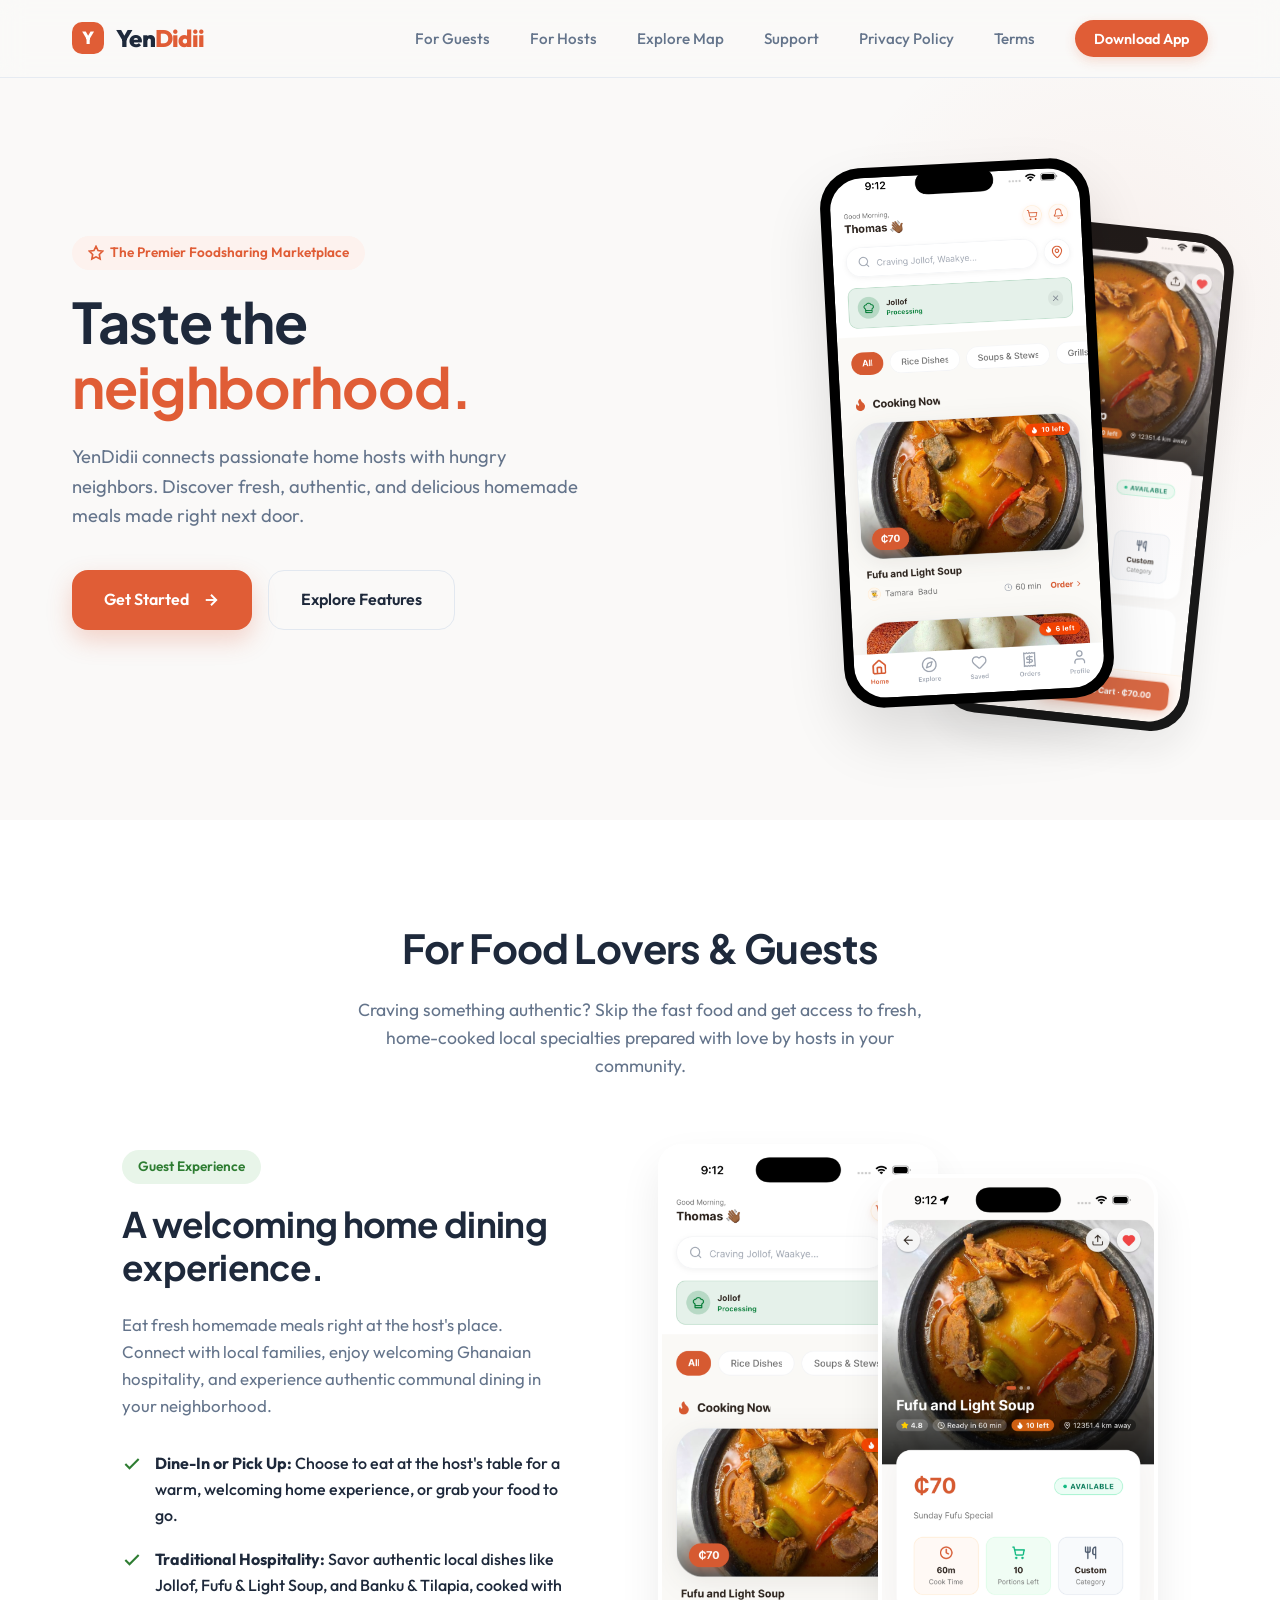
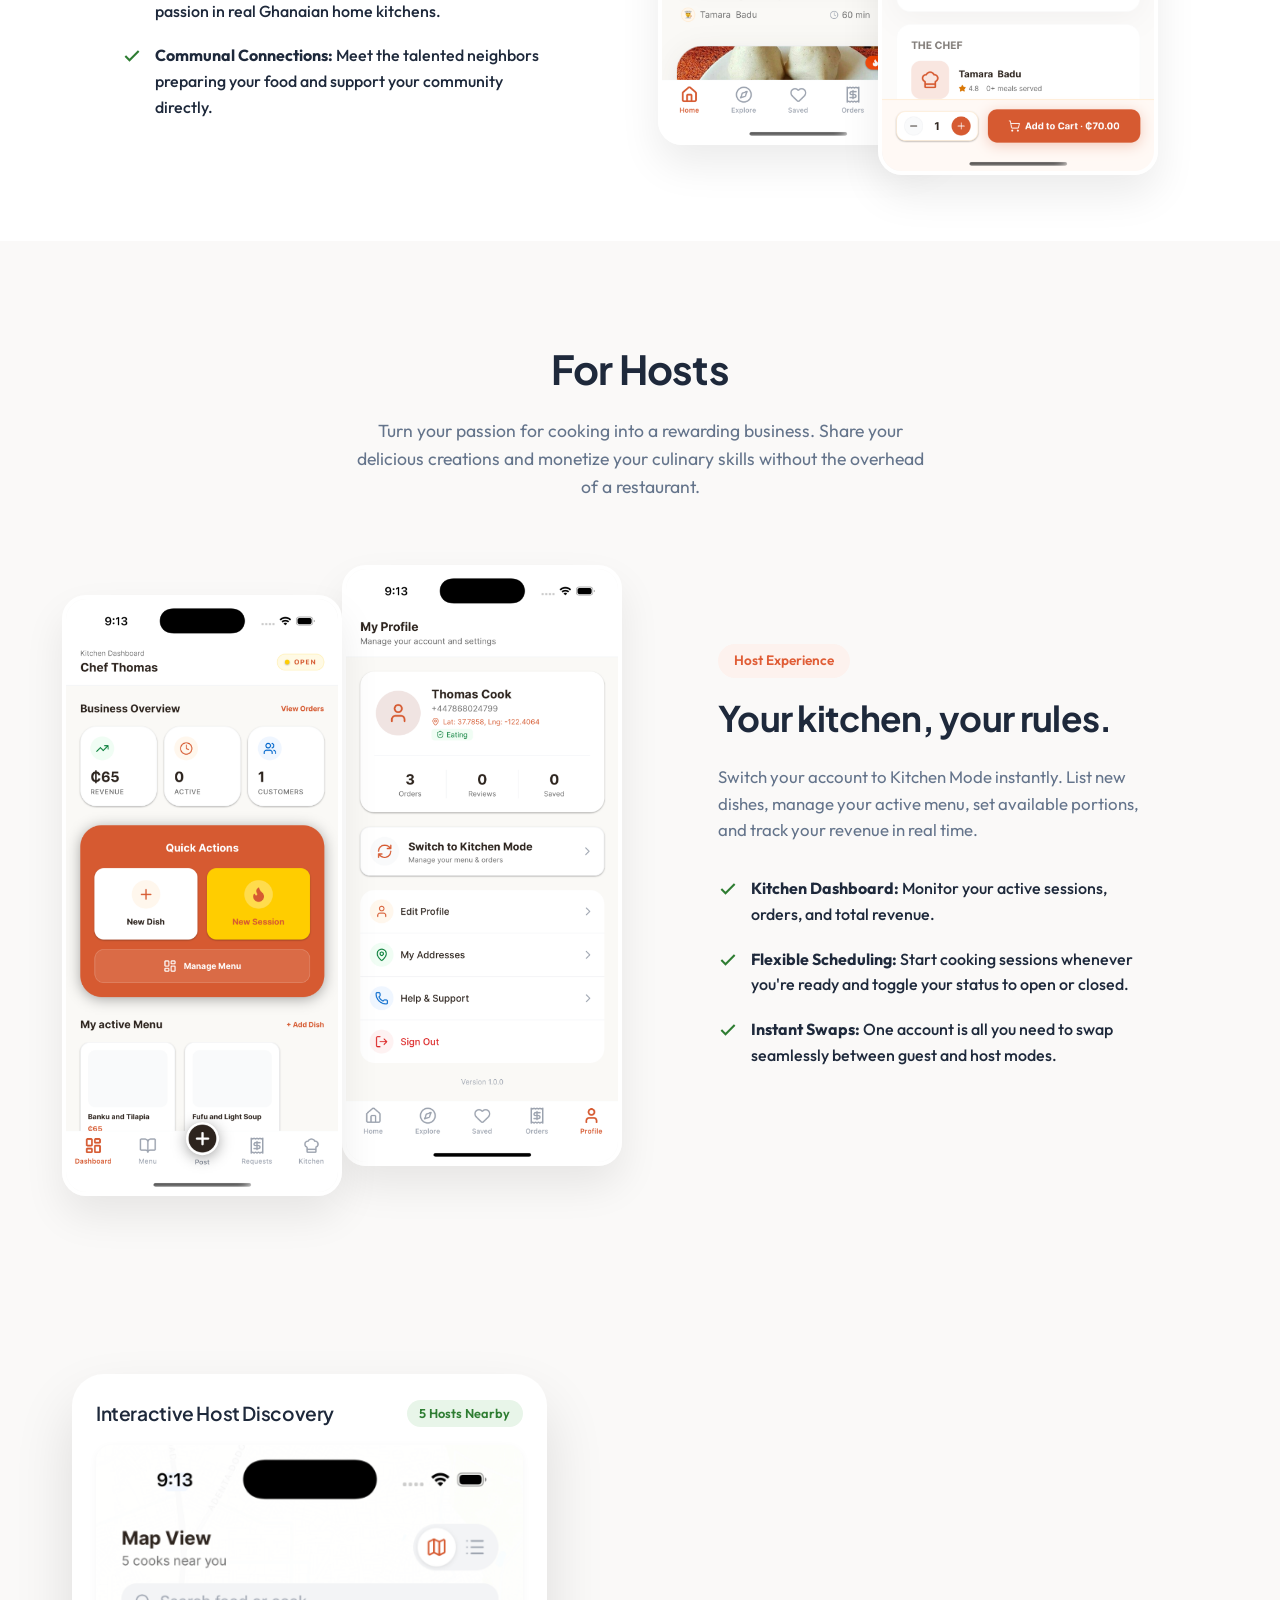
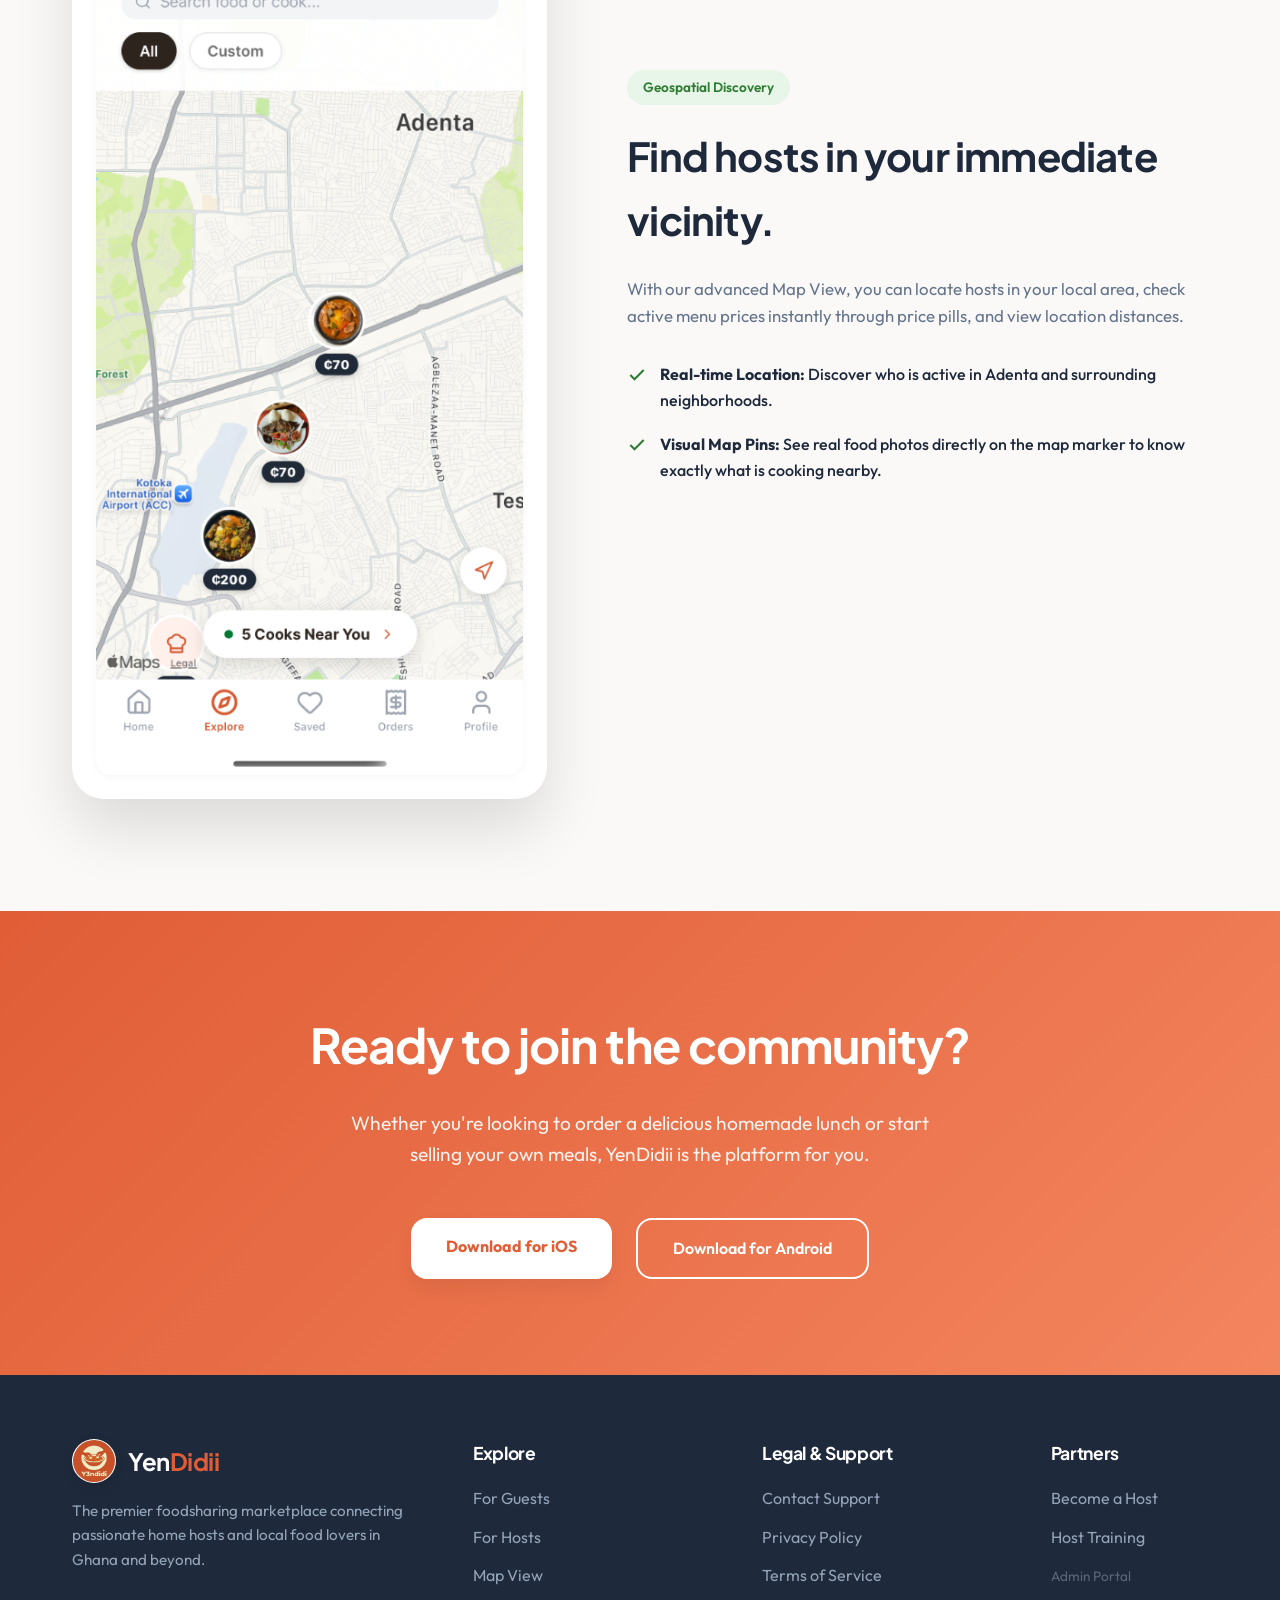
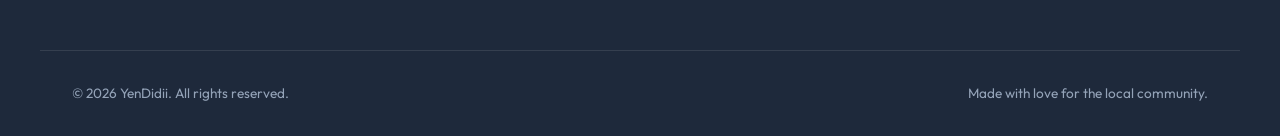
==== commit 22d46061: "Add Terms page, update privacy policy, switch to host and guest wording, use hello@ contact" ====
--- a/index.html
+++ b/index.html
@@ -6,8 +6,89 @@
     <meta name="viewport" content="width=device-width, initial-scale=1.0">
     <title>YenDidii - Discover & Share Homemade Meals</title>
     <meta name="description"
-        content="Connect with local home cooks, discover fresh homemade meals, and share the joy of cooking in your neighborhood.">
+        content="Connect with local home hosts, discover fresh homemade meals, and share the joy of cooking in your neighborhood.">
+
+    <!-- Favicon -->
+    <link rel="icon" type="image/png" href="assets/logo.png">
+    <link rel="apple-touch-icon" href="assets/logo.png">
+
+    <!-- Open Graph / Facebook -->
+    <meta property="og:type" content="website">
+    <meta property="og:url" content="https://yendidii.com/">
+    <meta property="og:title" content="YenDidii — Discover & Share Homemade Meals">
+    <meta property="og:description" content="Connect with local home hosts, discover fresh homemade meals, and share the joy of cooking in your neighborhood.">
+    <meta property="og:image" content="https://yendidii.com/assets/logo.png">
+    <meta property="og:site_name" content="YenDidii">
+
+    <!-- Twitter Card -->
+    <meta name="twitter:card" content="summary_large_image">
+    <meta name="twitter:title" content="YenDidii — Discover & Share Homemade Meals">
+    <meta name="twitter:description" content="Connect with local home hosts, discover fresh homemade meals, and share the joy of cooking in your neighborhood.">
+    <meta name="twitter:image" content="https://yendidii.com/assets/logo.png">
+
+    <!-- Theme Color -->
+    <meta name="theme-color" content="#E05D36">
+
+    <!-- Canonical URL -->
+    <link rel="canonical" href="https://yendidii.com/">
+
+    <!-- SEO Keywords -->
+    <meta name="keywords" content="homemade food Ghana, home cooking Accra, local food delivery, Ghanaian food, food sharing app, home host marketplace, YenDidii, jollof rice delivery, local meals near me">
+
     <link rel="stylesheet" href="styles.css">
+
+    <!-- Google Analytics (GA4) -->
+    <script async src="https://www.googletagmanager.com/gtag/js?id=G-XXXXXXXXXX"></script>
+    <script>
+        window.dataLayer = window.dataLayer || [];
+        function gtag(){dataLayer.push(arguments);}
+        gtag('js', new Date());
+        gtag('config', 'G-XXXXXXXXXX');
+    </script>
+
+    <!-- Structured Data (JSON-LD) -->
+    <script type="application/ld+json">
+    {
+        "@context": "https://schema.org",
+        "@graph": [
+            {
+                "@type": "WebSite",
+                "name": "YenDidii",
+                "url": "https://yendidii.com",
+                "description": "The premier foodsharing marketplace connecting passionate home hosts with local food lovers in Ghana.",
+                "potentialAction": {
+                    "@type": "SearchAction",
+                    "target": "https://yendidii.com/?q={search_term_string}",
+                    "query-input": "required name=search_term_string"
+                }
+            },
+            {
+                "@type": "Organization",
+                "name": "YenDidii",
+                "url": "https://yendidii.com",
+                "logo": "https://yendidii.com/assets/logo.png",
+                "sameAs": [],
+                "contactPoint": {
+                    "@type": "ContactPoint",
+                    "email": "hello@yendidii.com",
+                    "contactType": "customer support"
+                }
+            },
+            {
+                "@type": "SoftwareApplication",
+                "name": "YenDidii",
+                "operatingSystem": "iOS, Android",
+                "applicationCategory": "FoodEstablishment",
+                "description": "Discover and order fresh homemade meals from passionate home hosts in your neighborhood.",
+                "offers": {
+                    "@type": "Offer",
+                    "price": "0",
+                    "priceCurrency": "GHS"
+                }
+            }
+        ]
+    }
+    </script>
 </head>
 
 <body>
@@ -25,11 +106,12 @@
             </button>
             <nav>
                 <ul class="nav-links">
-                    <li><a href="#eaters" class="nav-link">For Eaters</a></li>
-                    <li><a href="#cooks" class="nav-link">For Cooks</a></li>
+                    <li><a href="#eaters" class="nav-link">For Guests</a></li>
+                    <li><a href="#cooks" class="nav-link">For Hosts</a></li>
                     <li><a href="#map-explore" class="nav-link">Explore Map</a></li>
                     <li><a href="support.html" class="nav-link">Support</a></li>
                     <li><a href="privacy-policy.html" class="nav-link">Privacy Policy</a></li>
+                    <li><a href="terms.html" class="nav-link">Terms</a></li>
                     <li><a href="#download" class="nav-btn">Download App</a></li>
                 </ul>
             </nav>
@@ -49,7 +131,7 @@
                     The Premier Foodsharing Marketplace
                 </div>
                 <h1>Taste the <span>neighborhood.</span></h1>
-                <p>YenDidii connects passionate home cooks with hungry neighbors. Discover fresh, authentic, and
+                <p>YenDidii connects passionate home hosts with hungry neighbors. Discover fresh, authentic, and
                     delicious homemade meals made right next door.</p>
                 <div class="hero-ctas">
                     <a href="#download" class="btn-primary">
@@ -81,25 +163,25 @@
     <!-- For Eaters Section -->
     <section id="eaters" class="modes-section">
         <div class="section-title">
-            <h2>For Food Lovers & Eaters</h2>
+            <h2>For Food Lovers & Guests</h2>
             <p>Craving something authentic? Skip the fast food and get access to fresh, home-cooked local specialties
-                prepared with love by cooks in your community.</p>
+                prepared with love by hosts in your community.</p>
         </div>
 
         <div class="mode-row">
             <div class="mode-content">
                 <div class="badge" style="background-color: var(--secondary-bg); color: var(--secondary);">
-                    Eater Experience
+                    Guest Experience
                 </div>
                 <h3>A welcoming home dining experience.</h3>
-                <p>Eat fresh homemade meals right at the cook's place. Connect with local families, enjoy welcoming Ghanaian hospitality, and experience authentic communal dining in your neighborhood.</p>
+                <p>Eat fresh homemade meals right at the host's place. Connect with local families, enjoy welcoming Ghanaian hospitality, and experience authentic communal dining in your neighborhood.</p>
                 <ul class="features-list">
                     <li>
                         <svg width="20" height="20" viewBox="0 0 24 24" fill="none" stroke="currentColor"
                             stroke-width="2.5">
                             <polyline points="20 6 9 17 4 12" />
                         </svg>
-                        <span><strong>Dine-In or Pick Up:</strong> Choose to eat at the cook's table for a warm, welcoming home experience, or grab your food to go.</span>
+                        <span><strong>Dine-In or Pick Up:</strong> Choose to eat at the host's table for a warm, welcoming home experience, or grab your food to go.</span>
                     </li>
                     <li>
                         <svg width="20" height="20" viewBox="0 0 24 24" fill="none" stroke="currentColor"
@@ -128,7 +210,7 @@
     <!-- For Cooks Section -->
     <section id="cooks" class="modes-section" style="background-color: var(--bg-main);">
         <div class="section-title">
-            <h2>For Home Chefs & Cooks</h2>
+            <h2>For Hosts</h2>
             <p>Turn your passion for cooking into a rewarding business. Share your delicious creations and monetize your
                 culinary skills without the overhead of a restaurant.</p>
         </div>
@@ -136,7 +218,7 @@
         <div class="mode-row reversed">
             <div class="mode-content">
                 <div class="badge">
-                    Cook Experience
+                    Host Experience
                 </div>
                 <h3>Your kitchen, your rules.</h3>
                 <p>Switch your account to Kitchen Mode instantly. List new dishes, manage your active menu, set
@@ -164,7 +246,7 @@
                             <polyline points="20 6 9 17 4 12" />
                         </svg>
                         <span><strong>Instant Swaps:</strong> One account is all you need to swap seamlessly between
-                            eater and cook modes.</span>
+                            guest and host modes.</span>
                     </li>
                 </ul>
             </div>
@@ -181,17 +263,17 @@
         <div class="map-grid">
             <div class="map-screenshot-container">
                 <div class="map-header">
-                    <h4>Interactive Cook Discovery</h4>
-                    <span class="map-badge">5 Cooks Nearby</span>
-                </div>
-                <img src="assets/media__1779264783438.png" alt="Map View of Nearby Cooks">
+                    <h4>Interactive Host Discovery</h4>
+                    <span class="map-badge">5 Hosts Nearby</span>
+                </div>
+                <img src="assets/media__1779264783438.png" alt="Map View of Nearby Hosts">
             </div>
             <div class="map-content">
                 <div class="badge" style="background-color: var(--secondary-bg); color: var(--secondary);">
                     Geospatial Discovery
                 </div>
-                <h2>Find cooks in your immediate vicinity.</h2>
-                <p>With our advanced Map View, you can locate cooks in your local area, check active menu prices
+                <h2>Find hosts in your immediate vicinity.</h2>
+                <p>With our advanced Map View, you can locate hosts in your local area, check active menu prices
                     instantly through price pills, and view location distances.</p>
                 <ul class="features-list">
                     <li>
@@ -234,14 +316,14 @@
                     <div class="footer-logo-circle"><img src="assets/logo.png" alt="YenDidii Logo"></div>
                     <h3>Yen<span>Didii</span></h3>
                 </div>
-                <p>The premier foodsharing marketplace connecting passionate home cooks and local food lovers in Ghana
+                <p>The premier foodsharing marketplace connecting passionate home hosts and local food lovers in Ghana
                     and beyond.</p>
             </div>
             <div class="footer-links">
                 <h4>Explore</h4>
                 <ul>
-                    <li><a href="#eaters">For Eaters</a></li>
-                    <li><a href="#cooks">For Cooks</a></li>
+                    <li><a href="#eaters">For Guests</a></li>
+                    <li><a href="#cooks">For Hosts</a></li>
                     <li><a href="#map-explore">Map View</a></li>
                 </ul>
             </div>
@@ -250,13 +332,14 @@
                 <ul>
                     <li><a href="support.html">Contact Support</a></li>
                     <li><a href="privacy-policy.html">Privacy Policy</a></li>
+                    <li><a href="terms.html">Terms of Service</a></li>
                 </ul>
             </div>
             <div class="footer-links">
                 <h4>Partners</h4>
                 <ul>
-                    <li><a href="become-cook.html">Become a Cook</a></li>
-                    <li><a href="cook-training.html">Cook Training</a></li>
+                    <li><a href="become-cook.html">Become a Host</a></li>
+                    <li><a href="cook-training.html">Host Training</a></li>
                     <li><a href="admin.html" style="opacity:0.5;font-size:0.85rem;">Admin Portal</a></li>
                 </ul>
             </div>
@@ -266,6 +349,17 @@
             <p>Made with love for the local community.</p>
         </div>
     </footer>
+
+    <script>
+        // Close mobile menu when links are clicked
+        document.querySelectorAll('.nav-links a').forEach(link => {
+            link.addEventListener('click', () => {
+                const navMenu = document.querySelector('.nav-container nav');
+                const navToggle = document.querySelector('.nav-toggle');
+                if (navMenu) navMenu.classList.remove('active');
+                if (navToggle) navToggle.classList.remove('active');
+            });
+        });
+    </script>
 </body>
-
 </html>
--- a/styles.css
+++ b/styles.css
@@ -36,6 +36,11 @@
   padding: 0;
   box-sizing: border-box;
   scroll-behavior: smooth;
+}
+
+html, body {
+  overflow-x: hidden;
+  width: 100%;
 }
 
 body {
@@ -764,13 +769,18 @@
     -webkit-backdrop-filter: blur(20px);
     border-bottom: 1px solid var(--border-color);
     box-shadow: 0 10px 20px rgba(0,0,0,0.05);
-    display: none;
+    opacity: 0;
+    transform: translateY(-10px);
+    pointer-events: none;
+    transition: opacity 0.3s cubic-bezier(0.4, 0, 0.2, 1), transform 0.3s cubic-bezier(0.4, 0, 0.2, 1);
     padding: 2rem;
     z-index: 999;
   }
 
   .nav-container nav.active {
-    display: block;
+    opacity: 1;
+    transform: translateY(0);
+    pointer-events: all;
   }
 
   .nav-links {
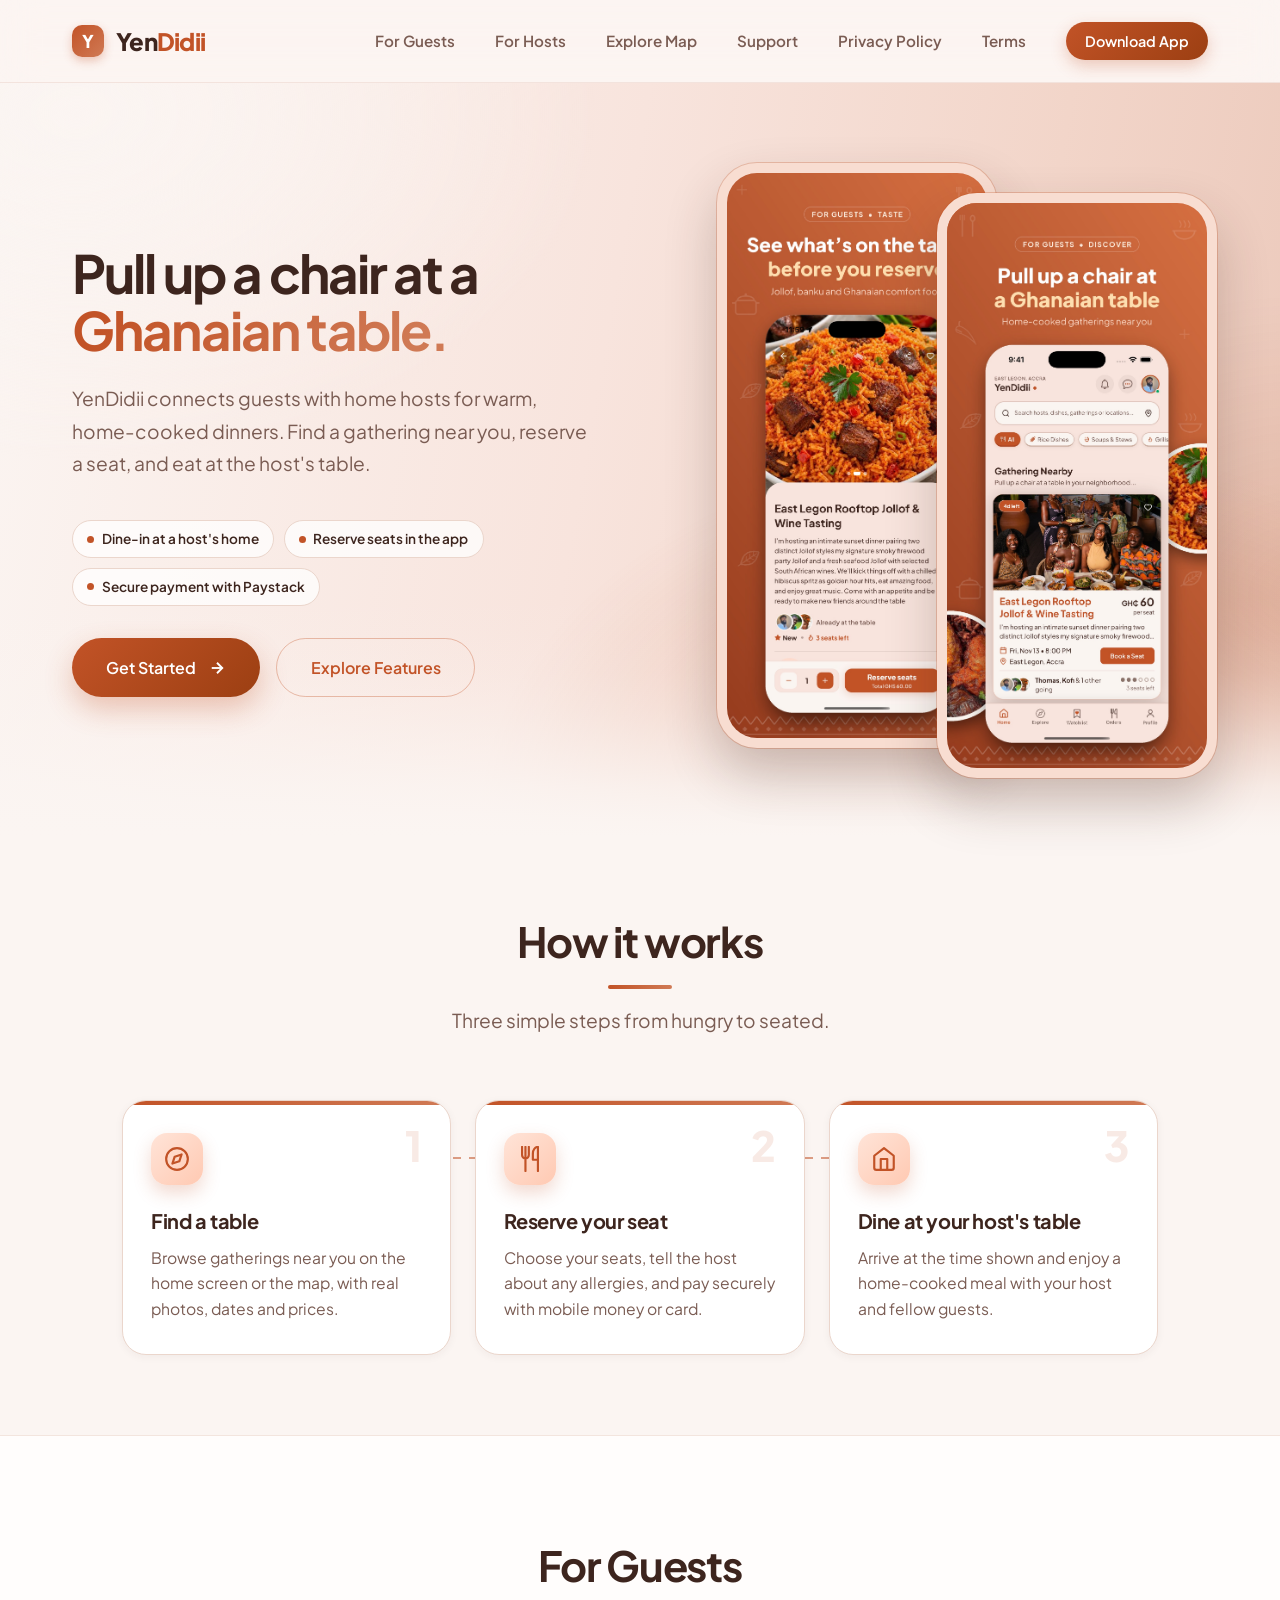
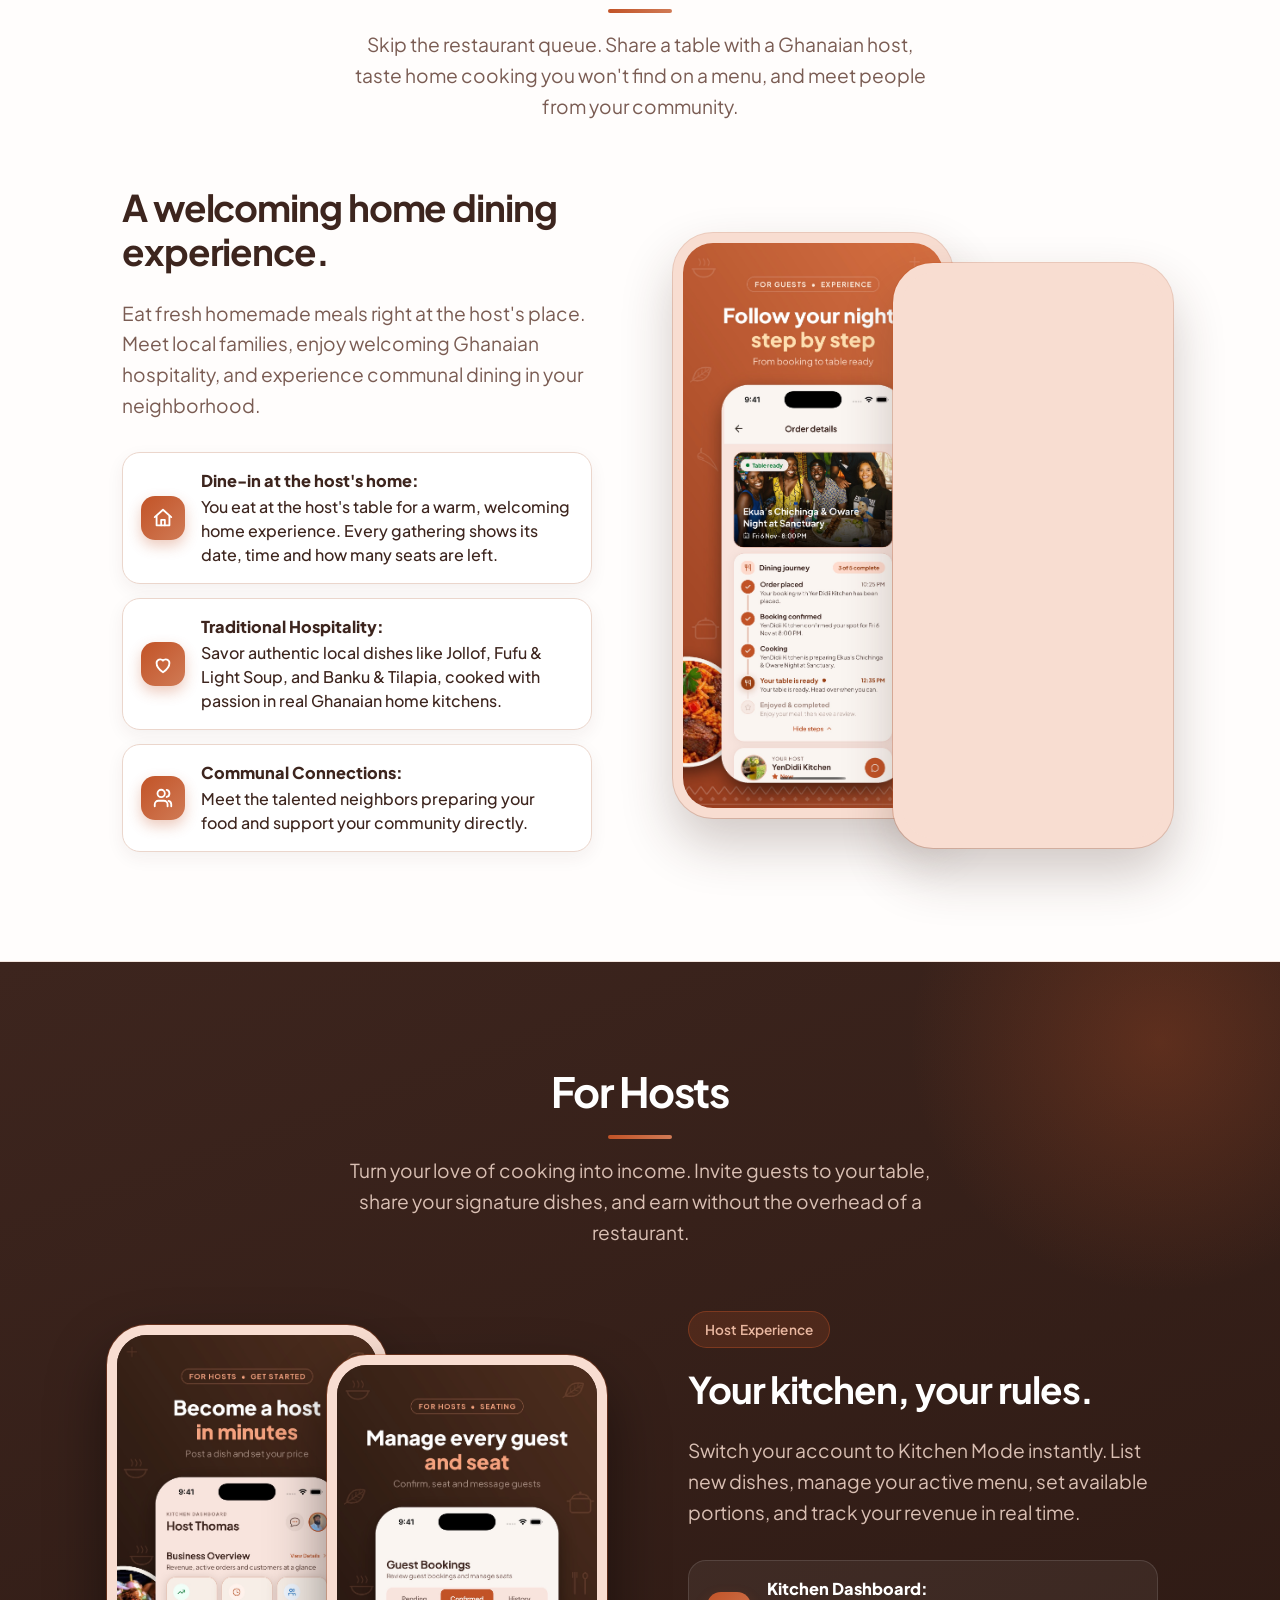
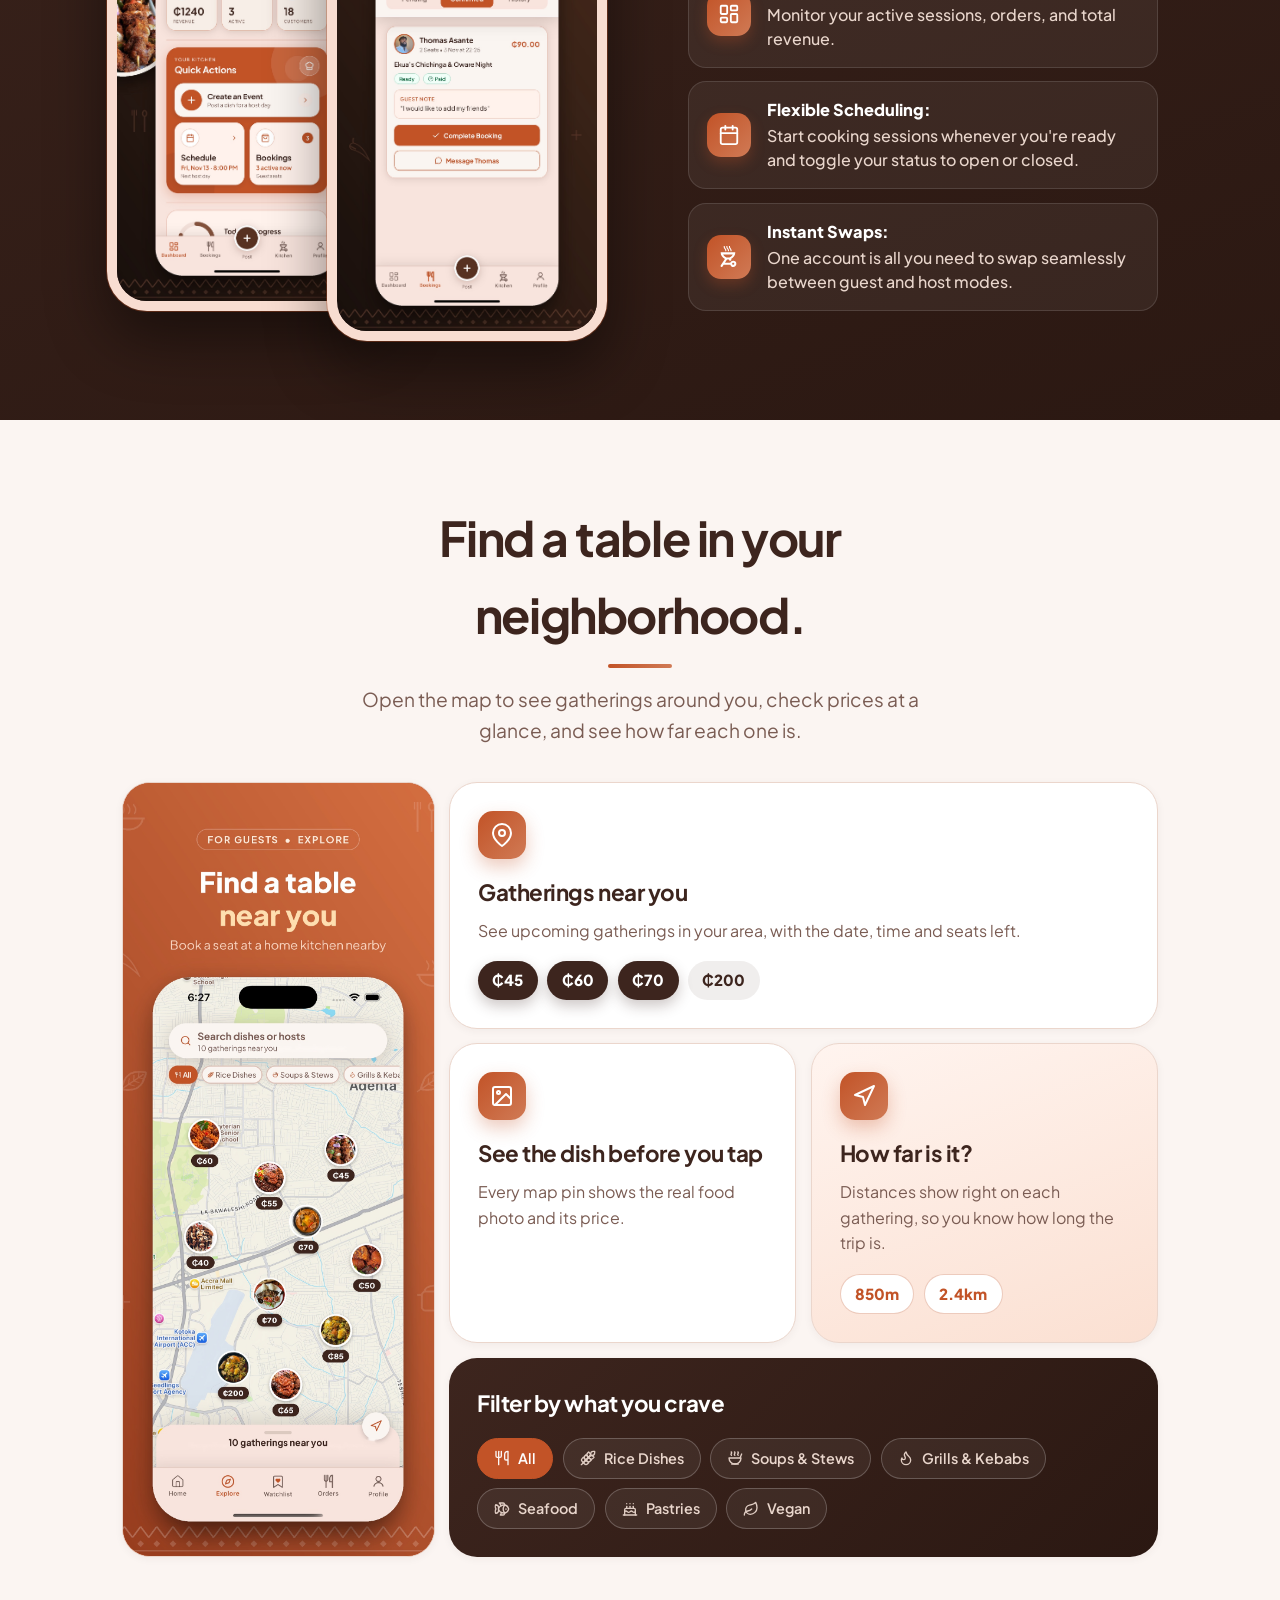
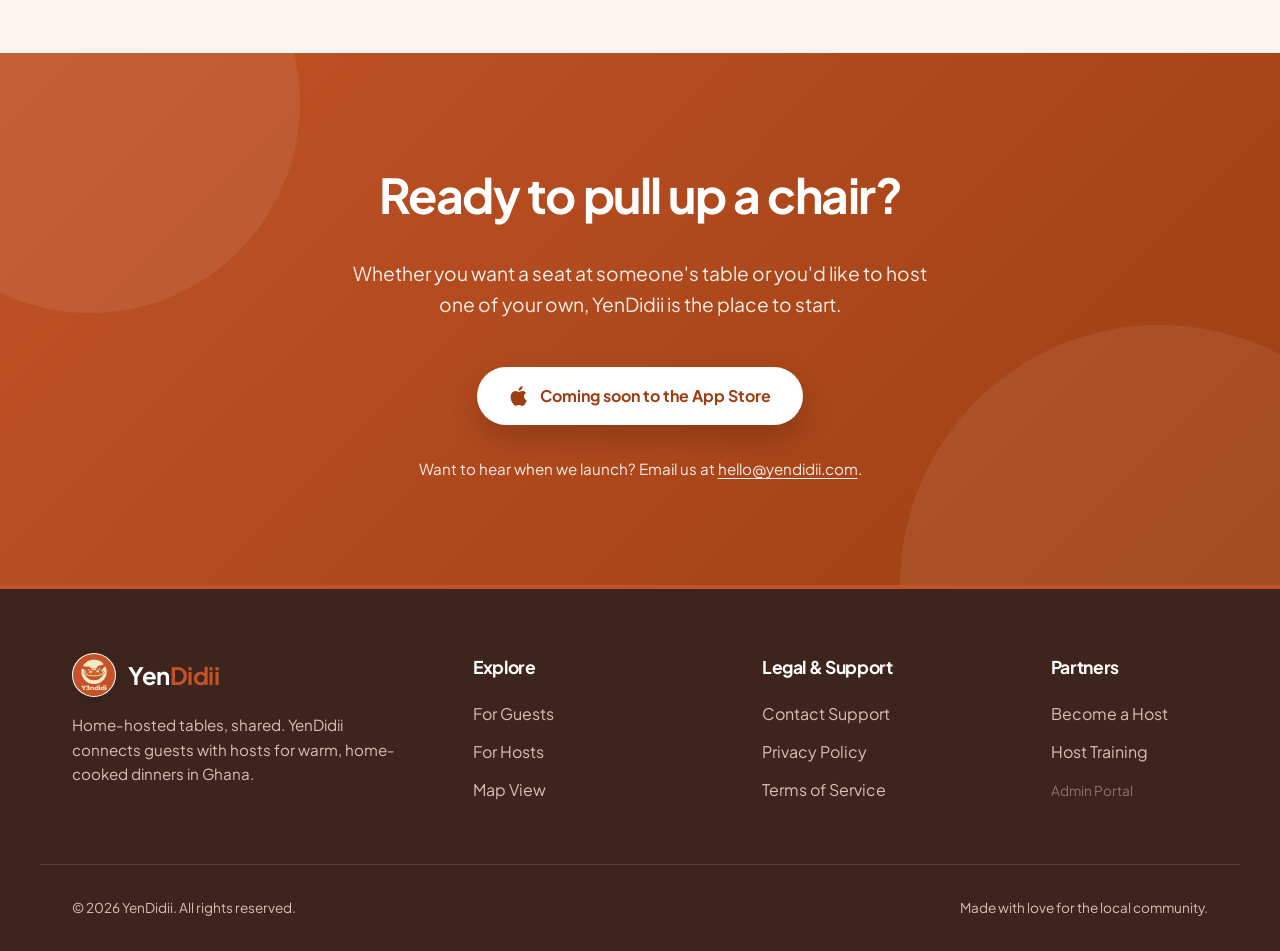
==== commit a12f6240: "Redesign home page: app colours, how it works, bento map section, new screenshots, responsive layout" ====
--- a/index.html
+++ b/index.html
@@ -27,7 +27,7 @@
     <meta name="twitter:image" content="https://yendidii.com/assets/logo.png">
 
     <!-- Theme Color -->
-    <meta name="theme-color" content="#E05D36">
+    <meta name="theme-color" content="#C25327">
 
     <!-- Canonical URL -->
     <link rel="canonical" href="https://yendidii.com/">
@@ -89,6 +89,7 @@
         ]
     }
     </script>
+    <script>document.documentElement.classList.add('js');</script>
 </head>
 
 <body>
@@ -122,18 +123,14 @@
     <section class="hero">
         <div class="hero-grid">
             <div class="hero-content">
-                <div class="badge">
-                    <svg width="16" height="16" viewBox="0 0 24 24" fill="none" stroke="currentColor"
-                        stroke-width="2.5">
-                        <path
-                            d="M12 2l3.09 6.26L22 9.27l-5 4.87 1.18 6.88L12 17.77l-6.18 3.25L7 14.14 2 9.27l6.91-1.01L12 2z" />
-                    </svg>
-                    The Premier Foodsharing Marketplace
-                </div>
-                <h1>Taste the <span>neighborhood.</span></h1>
-                <p>YenDidii connects passionate home hosts with hungry neighbors. Discover fresh, authentic, and
-                    delicious homemade meals made right next door.</p>
-                <div class="hero-ctas">
+                <h1>Pull up a chair at a <span>Ghanaian table.</span></h1>
+                <p>YenDidii connects guests with home hosts for warm, home-cooked dinners. Find a gathering near you, reserve a seat, and eat at the host's table.</p>
+                <ul class="hero-points">
+                    <li>Dine-in at a host's home</li>
+                    <li>Reserve seats in the app</li>
+                    <li>Secure payment with Paystack</li>
+                </ul>
+                <div class="hero-ctas" style="margin-top: 2rem;">
                     <a href="#download" class="btn-primary">
                         <span>Get Started</span>
                         <svg width="18" height="18" viewBox="0 0 24 24" fill="none" stroke="currentColor"
@@ -145,63 +142,77 @@
                     <a href="#eaters" class="btn-secondary">Explore Features</a>
                 </div>
             </div>
-            <div class="mockup-wrapper">
-                <div class="mockup-container">
-                    <div class="mockup-screen">
-                        <img src="assets/media__1779264746437.png" alt="YenDidii Feed Screen">
-                    </div>
-                </div>
-                <div class="mockup-container-secondary">
-                    <div class="mockup-screen">
-                        <img src="assets/media__1779264755404.png" alt="YenDidii Food Detail Screen">
-                    </div>
-                </div>
+            <div class="mode-mockups hero-mockups">
+                <img fetchpriority="high" decoding="async" class="app-screenshot" src="assets/screens/guest-listing.jpg" alt="A gathering on YenDidii: see what is on the table before you reserve a seat">
+                <img fetchpriority="high" decoding="async" class="app-screenshot screenshot-offset" src="assets/screens/guest-discover.jpg" alt="YenDidii home screen: pull up a chair at a Ghanaian table"
+                    style="margin-left: -60px; z-index: 2;">
+            </div>
+        </div>
+    </section>
+
+    <!-- How it works -->
+    <section class="steps" id="how-it-works">
+        <div class="section-title reveal">
+            <h2>How it works</h2>
+            <p>Three simple steps from hungry to seated.</p>
+        </div>
+        <div class="steps-grid reveal">
+            <div class="step-card reveal" style="--d:0s; --nd:0.6s">
+                <div class="step-number">1</div>
+                <div class="step-icon">
+                    <svg width="26" height="26" viewBox="0 0 24 24" fill="none" stroke="currentColor" stroke-width="2" stroke-linecap="round" stroke-linejoin="round"><circle cx="12" cy="12" r="10"/><polygon points="16.24 7.76 14.12 14.12 7.76 16.24 9.88 9.88 16.24 7.76"/></svg>
+                </div>
+                <h3>Find a table</h3>
+                <p>Browse gatherings near you on the home screen or the map, with real photos, dates and prices.</p>
+            </div>
+            <div class="step-card reveal d1" style="--d:0.18s; --nd:1.35s">
+                <div class="step-number">2</div>
+                <div class="step-icon">
+                    <svg width="20" height="26" viewBox="28 4 15 20" fill="none" stroke="currentColor" stroke-width="1.67" stroke-linecap="round" stroke-linejoin="round"><path d="M29.4 4.7V11M34.6 4.7V11M29.4 11a2.6 2.6 0 0 0 5.2 0M32 4.7V23.3M41.6 23.3V4.7c-2.2 0-3.9 2.2-3.9 5v4.9h3.9"/></svg>
+                </div>
+                <h3>Reserve your seat</h3>
+                <p>Choose your seats, tell the host about any allergies, and pay securely with mobile money or card.</p>
+            </div>
+            <div class="step-card reveal d2" style="--d:0.36s; --nd:2.1s">
+                <div class="step-number">3</div>
+                <div class="step-icon">
+                    <svg width="26" height="26" viewBox="0 0 24 24" fill="none" stroke="currentColor" stroke-width="2" stroke-linecap="round" stroke-linejoin="round"><path d="m3 9 9-7 9 7v11a2 2 0 0 1-2 2H5a2 2 0 0 1-2-2z"/><polyline points="9 22 9 12 15 12 15 22"/></svg>
+                </div>
+                <h3>Dine at your host's table</h3>
+                <p>Arrive at the time shown and enjoy a home-cooked meal with your host and fellow guests.</p>
             </div>
         </div>
     </section>
 
     <!-- For Eaters Section -->
     <section id="eaters" class="modes-section">
-        <div class="section-title">
-            <h2>For Food Lovers & Guests</h2>
-            <p>Craving something authentic? Skip the fast food and get access to fresh, home-cooked local specialties
-                prepared with love by hosts in your community.</p>
-        </div>
-
-        <div class="mode-row">
+        <div class="section-title reveal">
+            <h2>For Guests</h2>
+            <p>Skip the restaurant queue. Share a table with a Ghanaian host, taste home cooking you won't find on a menu, and meet people from your community.</p>
+        </div>
+
+        <div class="mode-row reveal">
             <div class="mode-content">
-                <div class="badge" style="background-color: var(--secondary-bg); color: var(--secondary);">
-                    Guest Experience
-                </div>
                 <h3>A welcoming home dining experience.</h3>
-                <p>Eat fresh homemade meals right at the host's place. Connect with local families, enjoy welcoming Ghanaian hospitality, and experience authentic communal dining in your neighborhood.</p>
+                <p>Eat fresh homemade meals right at the host's place. Meet local families, enjoy welcoming Ghanaian hospitality, and experience communal dining in your neighborhood.</p>
                 <ul class="features-list">
                     <li>
-                        <svg width="20" height="20" viewBox="0 0 24 24" fill="none" stroke="currentColor"
-                            stroke-width="2.5">
-                            <polyline points="20 6 9 17 4 12" />
-                        </svg>
-                        <span><strong>Dine-In or Pick Up:</strong> Choose to eat at the host's table for a warm, welcoming home experience, or grab your food to go.</span>
-                    </li>
-                    <li>
-                        <svg width="20" height="20" viewBox="0 0 24 24" fill="none" stroke="currentColor"
-                            stroke-width="2.5">
-                            <polyline points="20 6 9 17 4 12" />
-                        </svg>
+                        <svg width="22" height="22" viewBox="0 0 24 24" fill="none" stroke="currentColor" stroke-width="2" stroke-linecap="round" stroke-linejoin="round"><path d="M3 11l9-8 9 8"/><path d="M5 10v10h14V10"/><path d="M10 20v-6h4v6"/></svg>
+                        <span><strong>Dine-in at the host's home:</strong> You eat at the host's table for a warm, welcoming home experience. Every gathering shows its date, time and how many seats are left.</span>
+                    </li>
+                    <li>
+                        <svg width="22" height="22" viewBox="0 0 24 24" fill="none" stroke="currentColor" stroke-width="2" stroke-linecap="round" stroke-linejoin="round"><path d="M12 21s-7-4.35-7-10a4 4 0 0 1 7-2.65A4 4 0 0 1 19 11c0 5.65-7 10-7 10z"/></svg>
                         <span><strong>Traditional Hospitality:</strong> Savor authentic local dishes like Jollof, Fufu & Light Soup, and Banku & Tilapia, cooked with passion in real Ghanaian home kitchens.</span>
                     </li>
                     <li>
-                        <svg width="20" height="20" viewBox="0 0 24 24" fill="none" stroke="currentColor"
-                            stroke-width="2.5">
-                            <polyline points="20 6 9 17 4 12" />
-                        </svg>
+                        <svg width="22" height="22" viewBox="0 0 24 24" fill="none" stroke="currentColor" stroke-width="2" stroke-linecap="round" stroke-linejoin="round"><path d="M17 21v-2a4 4 0 0 0-4-4H7a4 4 0 0 0-4 4v2"/><circle cx="10" cy="7" r="4"/><path d="M21 21v-2a4 4 0 0 0-3-3.87"/><path d="M16 3.13a4 4 0 0 1 0 7.75"/></svg>
                         <span><strong>Communal Connections:</strong> Meet the talented neighbors preparing your food and support your community directly.</span>
                     </li>
                 </ul>
             </div>
             <div class="mode-mockups">
-                <img class="app-screenshot" src="assets/media__1779264746437.png" alt="Feed screen">
-                <img class="app-screenshot screenshot-offset" src="assets/media__1779264755404.png" alt="Detail screen"
+                <img loading="lazy" decoding="async" class="app-screenshot" src="assets/screens/guest-order-journey.jpg" alt="Order details: follow your night step by step">
+                <img loading="lazy" decoding="async" class="app-screenshot screenshot-offset" src="assets/screens/guest-loyalty.jpg" alt="Sankofa rewards and your taste profile"
                     style="margin-left: -60px; z-index: 2;">
             </div>
         </div>
@@ -209,13 +220,12 @@
 
     <!-- For Cooks Section -->
     <section id="cooks" class="modes-section" style="background-color: var(--bg-main);">
-        <div class="section-title">
+        <div class="section-title reveal">
             <h2>For Hosts</h2>
-            <p>Turn your passion for cooking into a rewarding business. Share your delicious creations and monetize your
-                culinary skills without the overhead of a restaurant.</p>
-        </div>
-
-        <div class="mode-row reversed">
+            <p>Turn your love of cooking into income. Invite guests to your table, share your signature dishes, and earn without the overhead of a restaurant.</p>
+        </div>
+
+        <div class="mode-row reversed reveal">
             <div class="mode-content">
                 <div class="badge">
                     Host Experience
@@ -225,86 +235,105 @@
                     available portions, and track your revenue in real time.</p>
                 <ul class="features-list">
                     <li>
-                        <svg width="20" height="20" viewBox="0 0 24 24" fill="none" stroke="currentColor"
-                            stroke-width="2.5">
-                            <polyline points="20 6 9 17 4 12" />
-                        </svg>
+                        <svg width="22" height="22" viewBox="0 0 24 24" fill="none" stroke="currentColor" stroke-width="2" stroke-linecap="round" stroke-linejoin="round"><rect width="7" height="9" x="3" y="3" rx="1"/><rect width="7" height="5" x="14" y="3" rx="1"/><rect width="7" height="9" x="14" y="12" rx="1"/><rect width="7" height="5" x="3" y="16" rx="1"/></svg>
                         <span><strong>Kitchen Dashboard:</strong> Monitor your active sessions, orders, and total
                             revenue.</span>
                     </li>
                     <li>
-                        <svg width="20" height="20" viewBox="0 0 24 24" fill="none" stroke="currentColor"
-                            stroke-width="2.5">
-                            <polyline points="20 6 9 17 4 12" />
-                        </svg>
+                        <svg width="22" height="22" viewBox="0 0 24 24" fill="none" stroke="currentColor" stroke-width="2" stroke-linecap="round" stroke-linejoin="round"><path d="M8 2v4"/><path d="M16 2v4"/><rect width="18" height="18" x="3" y="4" rx="2"/><path d="M3 10h18"/></svg>
                         <span><strong>Flexible Scheduling:</strong> Start cooking sessions whenever you're ready and
                             toggle your status to open or closed.</span>
                     </li>
                     <li>
-                        <svg width="20" height="20" viewBox="0 0 24 24" fill="none" stroke="currentColor"
-                            stroke-width="2.5">
-                            <polyline points="20 6 9 17 4 12" />
-                        </svg>
+                        <svg width="22" height="22" viewBox="0 0 16 21" fill="currentColor"><path d="M12.012 14C12.8453 14 13.5537 14.2917 14.137 14.875C14.7203 15.4583 15.012 16.1667 15.012 17C15.012 17.8333 14.7203 18.5417 14.137 19.125C13.5537 19.7083 12.8453 20 12.012 20C11.3787 20 10.8078 19.8167 10.2995 19.45C9.79117 19.0833 9.42867 18.6 9.212 18H2.862L1.862 19.55C1.712 19.7833 1.4995 19.9292 1.2245 19.9875C0.9495 20.0458 0.695333 20 0.462 19.85C0.228667 19.7 0.0828333 19.4875 0.0245 19.2125C-0.0338333 18.9375 0.012 18.6833 0.162 18.45L4.112 12.4C2.912 11.85 1.92867 11.0042 1.162 9.8625C0.395333 8.72083 0.012 7.43333 0.012 6H14.012C14.012 7.43333 13.6287 8.72083 12.862 9.8625C12.0953 11.0042 11.112 11.85 9.912 12.4L10.487 13.3C10.137 13.4667 9.8495 13.6333 9.6245 13.8C9.3995 13.9667 9.15367 14.2 8.887 14.5L7.887 12.95C7.75367 12.9833 7.612 13 7.462 13C7.312 13 7.162 13 7.012 13C6.862 13 6.712 13 6.562 13C6.412 13 6.27033 12.9833 6.137 12.95L4.162 16H9.212C9.42867 15.4 9.79117 14.9167 10.2995 14.55C10.8078 14.1833 11.3787 14 12.012 14ZM12.012 18C12.2953 18 12.5328 17.9042 12.7245 17.7125C12.9162 17.5208 13.012 17.2833 13.012 17C13.012 16.7167 12.9162 16.4792 12.7245 16.2875C12.5328 16.0958 12.2953 16 12.012 16C11.7287 16 11.4912 16.0958 11.2995 16.2875C11.1078 16.4792 11.012 16.7167 11.012 17C11.012 17.2833 11.1078 17.5208 11.2995 17.7125C11.4912 17.9042 11.7287 18 12.012 18ZM7.012 11C8.012 11 8.9245 10.725 9.7495 10.175C10.5745 9.625 11.1953 8.9 11.612 8H2.412C2.84533 8.9 3.47033 9.625 4.287 10.175C5.10367 10.725 6.012 11 7.012 11ZM4.412 5C4.49533 4.51667 4.48283 4.10833 4.3745 3.775C4.26617 3.44167 4.037 3.05833 3.687 2.625C3.35367 2.19167 3.13283 1.77917 3.0245 1.3875C2.91617 0.995833 2.90367 0.533333 2.987 0H3.987C3.90367 0.483333 3.91617 0.8875 4.0245 1.2125C4.13283 1.5375 4.362 1.91667 4.712 2.35C5.062 2.78333 5.287 3.19583 5.387 3.5875C5.487 3.97917 5.49533 4.45 5.412 5H4.412ZM6.912 5C6.99533 4.51667 6.987 4.10833 6.887 3.775C6.787 3.44167 6.562 3.05833 6.212 2.625C5.862 2.20833 5.63283 1.80417 5.5245 1.4125C5.41617 1.02083 5.40367 0.55 5.487 0H6.487C6.40367 0.483333 6.41617 0.8875 6.5245 1.2125C6.63283 1.5375 6.862 1.91667 7.212 2.35C7.54533 2.76667 7.76617 3.17083 7.8745 3.5625C7.98283 3.95417 7.99533 4.43333 7.912 5H6.912ZM9.412 5C9.49533 4.51667 9.487 4.10833 9.387 3.775C9.287 3.44167 9.062 3.05833 8.712 2.625C8.362 2.20833 8.13283 1.80417 8.0245 1.4125C7.91617 1.02083 7.90367 0.55 7.987 0H8.987C8.90367 0.483333 8.91617 0.8875 9.0245 1.2125C9.13283 1.5375 9.362 1.91667 9.712 2.35C10.0453 2.76667 10.2662 3.17083 10.3745 3.5625C10.4828 3.95417 10.4953 4.43333 10.412 5H9.412Z"/></svg>
                         <span><strong>Instant Swaps:</strong> One account is all you need to swap seamlessly between
                             guest and host modes.</span>
                     </li>
                 </ul>
             </div>
             <div class="mode-mockups">
-                <img class="app-screenshot" src="assets/media__1779264794243.png" alt="Profile screen">
-                <img class="app-screenshot screenshot-offset" src="assets/media__1779264804222.png"
-                    alt="Kitchen Dashboard" style="margin-left: -60px; z-index: 2;">
-            </div>
-        </div>
-    </section>
-
-    <!-- Map Feature Section -->
-    <section id="map-explore" class="map-highlight">
-        <div class="map-grid">
-            <div class="map-screenshot-container">
-                <div class="map-header">
-                    <h4>Interactive Host Discovery</h4>
-                    <span class="map-badge">5 Hosts Nearby</span>
-                </div>
-                <img src="assets/media__1779264783438.png" alt="Map View of Nearby Hosts">
-            </div>
-            <div class="map-content">
-                <div class="badge" style="background-color: var(--secondary-bg); color: var(--secondary);">
-                    Geospatial Discovery
-                </div>
-                <h2>Find hosts in your immediate vicinity.</h2>
-                <p>With our advanced Map View, you can locate hosts in your local area, check active menu prices
-                    instantly through price pills, and view location distances.</p>
-                <ul class="features-list">
-                    <li>
-                        <svg width="20" height="20" viewBox="0 0 24 24" fill="none" stroke="currentColor"
-                            stroke-width="2.5">
-                            <polyline points="20 6 9 17 4 12" />
-                        </svg>
-                        <span><strong>Real-time Location:</strong> Discover who is active in Adenta and surrounding
-                            neighborhoods.</span>
-                    </li>
-                    <li>
-                        <svg width="20" height="20" viewBox="0 0 24 24" fill="none" stroke="currentColor"
-                            stroke-width="2.5">
-                            <polyline points="20 6 9 17 4 12" />
-                        </svg>
-                        <span><strong>Visual Map Pins:</strong> See real food photos directly on the map marker to know
-                            exactly what is cooking nearby.</span>
-                    </li>
-                </ul>
+                <img loading="lazy" decoding="async" class="app-screenshot" src="assets/screens/host-become.jpg" alt="Become a host in minutes">
+                <img loading="lazy" decoding="async" class="app-screenshot screenshot-offset" src="assets/screens/host-bookings.jpg" alt="Manage every guest and seat"
+                    style="margin-left: -60px; z-index: 2;">
+            </div>
+        </div>
+    </section>
+
+    <!-- Map Feature Section: bento box -->
+    <section id="map-explore" class="map-highlight bento-section">
+        <div class="section-title reveal">
+            <h2>Find a table in your neighborhood.</h2>
+            <p>Open the map to see gatherings around you, check prices at a glance, and see how far each one is.</p>
+        </div>
+
+        <div class="bento">
+            <div class="bento-tile bento-map reveal">
+                <img src="assets/screens/guest-explore.jpg" loading="lazy" alt="Explore map: find a table near you">
+            </div>
+
+            <div class="bento-tile bento-near reveal d1">
+                <div class="bento-icon">
+                    <svg width="24" height="24" viewBox="0 0 24 24" fill="none" stroke="currentColor" stroke-width="2" stroke-linecap="round" stroke-linejoin="round"><path d="M21 10c0 7-9 13-9 13S3 17 3 10a9 9 0 0 1 18 0z"/><circle cx="12" cy="10" r="3"/></svg>
+                </div>
+                <h3>Gatherings near you</h3>
+                <p>See upcoming gatherings in your area, with the date, time and seats left.</p>
+                <div class="bento-pills">
+                    <span class="price-pill">₵45</span>
+                    <span class="price-pill">₵60</span>
+                    <span class="price-pill">₵70</span>
+                    <span class="price-pill price-pill-soft">₵200</span>
+                </div>
+            </div>
+
+            <div class="bento-tile bento-photo reveal d2">
+                <div class="bento-photo-text">
+                    <div class="bento-icon">
+                        <svg width="24" height="24" viewBox="0 0 24 24" fill="none" stroke="currentColor" stroke-width="2" stroke-linecap="round" stroke-linejoin="round"><rect x="3" y="3" width="18" height="18" rx="2"/><circle cx="8.5" cy="8.5" r="1.5"/><polyline points="21 15 16 10 5 21"/></svg>
+                    </div>
+                    <h3>See the dish before you tap</h3>
+                    <p>Every map pin shows the real food photo and its price.</p>
+                </div>
+            </div>
+
+            <div class="bento-tile bento-distance reveal d1">
+                <div class="bento-icon">
+                    <svg width="24" height="24" viewBox="0 0 24 24" fill="none" stroke="currentColor" stroke-width="2" stroke-linecap="round" stroke-linejoin="round"><polygon points="3 11 22 2 13 21 11 13 3 11"/></svg>
+                </div>
+                <h3>How far is it?</h3>
+                <p>Distances show right on each gathering, so you know how long the trip is.</p>
+                <div class="bento-pills">
+                    <span class="dist-pill">850m</span>
+                    <span class="dist-pill">2.4km</span>
+                </div>
+            </div>
+
+            <div class="bento-tile bento-filters reveal d2">
+                <h3>Filter by what you crave</h3>
+                <div class="bento-pills bento-pills-wrap">
+                    <span class="cat-pill cat-on"><svg class="cat-ico" width="16" height="16" viewBox="0 0 24 24" fill="none" stroke="currentColor" stroke-width="2" stroke-linecap="round" stroke-linejoin="round" aria-hidden="true"><path d="M3 2v7c0 1.1.9 2 2 2h4a2 2 0 0 0 2-2V2"/><path d="M7 2v20"/><path d="M21 15V2a5 5 0 0 0-5 5v6c0 1.1.9 2 2 2h3Zm0 0v7"/></svg>All</span>
+                    <span class="cat-pill"><svg class="cat-ico" width="16" height="16" viewBox="0 0 24 24" fill="none" stroke="currentColor" stroke-width="2" stroke-linecap="round" stroke-linejoin="round" aria-hidden="true"><path d="M2 22 16 8"/><path d="M3.47 12.53 5 11l1.53 1.53a3.5 3.5 0 0 1 0 4.94L5 19l-1.53-1.53a3.5 3.5 0 0 1 0-4.94Z"/><path d="M7.47 8.53 9 7l1.53 1.53a3.5 3.5 0 0 1 0 4.94L9 15l-1.53-1.53a3.5 3.5 0 0 1 0-4.94Z"/><path d="M11.47 4.53 13 3l1.53 1.53a3.5 3.5 0 0 1 0 4.94L13 11l-1.53-1.53a3.5 3.5 0 0 1 0-4.94Z"/><path d="M20 2h2v2a4 4 0 0 1-4 4h-2V6a4 4 0 0 1 4-4Z"/><path d="M11.47 17.47 13 19l-1.53 1.53a3.5 3.5 0 0 1-4.94 0L5 19l1.53-1.53a3.5 3.5 0 0 1 4.94 0Z"/><path d="M15.47 13.47 17 15l-1.53 1.53a3.5 3.5 0 0 1-4.94 0L9 15l1.53-1.53a3.5 3.5 0 0 1 4.94 0Z"/><path d="M19.47 9.47 21 11l-1.53 1.53a3.5 3.5 0 0 1-4.94 0L13 11l1.53-1.53a3.5 3.5 0 0 1 4.94 0Z"/></svg>Rice Dishes</span>
+                    <span class="cat-pill"><svg class="cat-ico" width="16" height="16" viewBox="0 0 24 24" fill="none" stroke="currentColor" stroke-width="2" stroke-linecap="round" stroke-linejoin="round" aria-hidden="true"><path d="M12 21a9 9 0 0 0 9-9H3a9 9 0 0 0 9 9Z"/><path d="M7 21h10"/><path d="M19.5 12 22 6"/><path d="M16.25 3c.27.1.8.53.75 1.36-.06.83-.93 1.2-1 2.02-.05.78.34 1.24.73 1.62"/><path d="M11.25 3c.27.1.8.53.74 1.36-.05.83-.93 1.2-.98 2.02-.06.78.33 1.24.72 1.62"/><path d="M6.25 3c.27.1.8.53.75 1.36-.06.83-.93 1.2-1 2.02-.05.78.34 1.24.74 1.62"/></svg>Soups &amp; Stews</span>
+                    <span class="cat-pill"><svg class="cat-ico" width="16" height="16" viewBox="0 0 24 24" fill="none" stroke="currentColor" stroke-width="2" stroke-linecap="round" stroke-linejoin="round" aria-hidden="true"><path d="M12 3q1 4 4 6.5t3 5.5a1 1 0 0 1-14 0 5 5 0 0 1 1-3 1 1 0 0 0 5 0c0-2-1.5-3-1.5-5q0-2 2.5-4"/></svg>Grills &amp; Kebabs</span>
+                    <span class="cat-pill"><svg class="cat-ico" width="16" height="16" viewBox="0 0 24 24" fill="none" stroke="currentColor" stroke-width="2" stroke-linecap="round" stroke-linejoin="round" aria-hidden="true"><path d="M6.5 12c.94-3.46 4.94-6 8.5-6 3.56 0 6.06 2.54 7 6-.94 3.47-3.44 6-7 6s-7.56-2.53-8.5-6Z"/><path d="M18 12v.5"/><path d="M16 17.93a9.77 9.77 0 0 1 0-11.86"/><path d="M7 10.67C7 8 5.58 5.97 2.73 5.5c-1 1.5-1 5 .23 6.5-1.24 1.5-1.24 5-.23 6.5C5.58 18.03 7 16 7 13.33"/><path d="M10.46 7.26C10.2 5.88 9.17 4.24 8 3h5.8a2 2 0 0 1 1.98 1.67l.23 1.4"/><path d="m16.01 17.93-.23 1.4A2 2 0 0 1 13.8 21H9.5a5.96 5.96 0 0 0 1.49-3.98"/></svg>Seafood</span>
+                    <span class="cat-pill"><svg class="cat-ico" width="16" height="16" viewBox="0 0 24 24" fill="none" stroke="currentColor" stroke-width="2" stroke-linecap="round" stroke-linejoin="round" aria-hidden="true"><path d="M20 21v-8a2 2 0 0 0-2-2H6a2 2 0 0 0-2 2v8"/><path d="M4 16s.5-1 2-1 2.5 2 4 2 2.5-2 4-2 2.5 2 4 2 2-1 2-1"/><path d="M2 21h20"/><path d="M7 8v3"/><path d="M12 8v3"/><path d="M17 8v3"/><path d="M7 4h.01"/><path d="M12 4h.01"/><path d="M17 4h.01"/></svg>Pastries</span>
+                    <span class="cat-pill"><svg class="cat-ico" width="16" height="16" viewBox="0 0 24 24" fill="none" stroke="currentColor" stroke-width="2" stroke-linecap="round" stroke-linejoin="round" aria-hidden="true"><path d="M11 20A7 7 0 0 1 9.8 6.1C15.5 5 17 4.48 19 2c1 2 2 4.18 2 8 0 5.5-4.78 10-10 10Z"/><path d="M2 21c0-3 1.85-5.36 5.08-6C9.5 14.52 12 13 13 12"/></svg>Vegan</span>
+                </div>
             </div>
         </div>
     </section>
 
     <!-- Download Section -->
     <section id="download" class="cta-banner">
-        <h2>Ready to join the community?</h2>
-        <p>Whether you're looking to order a delicious homemade lunch or start selling your own meals, YenDidii is the
-            platform for you.</p>
-        <div class="download-buttons">
-            <a href="#" class="btn-white">Download for iOS</a>
-            <a href="#" class="btn-outline-white">Download for Android</a>
+        <div class="reveal">
+            <h2>Ready to pull up a chair?</h2>
+            <p>Whether you want a seat at someone's table or you'd like to host one of your own, YenDidii is the place to start.</p>
+            <div class="download-buttons">
+                <span class="coming-soon-pill">
+                    <svg width="22" height="22" viewBox="0 0 24 24" fill="currentColor"><path d="M16.37 12.64c-.03-2.7 2.2-4 2.3-4.06-1.25-1.83-3.2-2.08-3.9-2.1-1.66-.17-3.24.98-4.08.98-.85 0-2.15-.96-3.53-.93-1.82.03-3.5 1.06-4.43 2.69-1.9 3.28-.49 8.13 1.36 10.79.9 1.3 1.98 2.76 3.4 2.71 1.36-.05 1.88-.88 3.52-.88 1.65 0 2.11.88 3.55.85 1.47-.02 2.4-1.33 3.3-2.64 1.04-1.51 1.47-2.97 1.49-3.05-.03-.01-2.85-1.09-2.88-4.34zM13.7 4.6c.75-.9 1.25-2.16 1.11-3.4-1.07.04-2.37.71-3.14 1.61-.69.8-1.29 2.08-1.13 3.3 1.2.09 2.42-.61 3.16-1.51z"/></svg>
+                    <span>Coming soon to the App Store</span>
+                </span>
+            </div>
+            <p class="cta-note">Want to hear when we launch? Email us at <a href="mailto:hello@yendidii.com">hello@yendidii.com</a>.</p>
         </div>
     </section>
 
@@ -316,8 +345,7 @@
                     <div class="footer-logo-circle"><img src="assets/logo.png" alt="YenDidii Logo"></div>
                     <h3>Yen<span>Didii</span></h3>
                 </div>
-                <p>The premier foodsharing marketplace connecting passionate home hosts and local food lovers in Ghana
-                    and beyond.</p>
+                <p>Home-hosted tables, shared. YenDidii connects guests with hosts for warm, home-cooked dinners in Ghana.</p>
             </div>
             <div class="footer-links">
                 <h4>Explore</h4>
@@ -350,6 +378,32 @@
         </div>
     </footer>
 
+    <script>
+        // Shadow under the menu once you scroll, and a soft fade-in as sections come into view
+        (function () {
+            var nav = document.querySelector('.navbar');
+            var onScroll = function () { if (nav) nav.classList.toggle('scrolled', window.scrollY > 8); };
+            onScroll();
+            window.addEventListener('scroll', onScroll, { passive: true });
+
+            // footer columns come up one after another
+            document.querySelectorAll('.footer-brand, .footer-links').forEach(function (el, i) {
+                el.classList.add('reveal', 'd' + Math.min(i, 3));
+            });
+
+            var items = document.querySelectorAll('.reveal');
+            if (!('IntersectionObserver' in window)) {
+                items.forEach(function (el) { el.classList.add('in'); });
+                return;
+            }
+            var io = new IntersectionObserver(function (entries) {
+                entries.forEach(function (e) {
+                    if (e.isIntersecting) { e.target.classList.add('in'); io.unobserve(e.target); }
+                });
+            }, { threshold: 0.12, rootMargin: '0px 0px -6% 0px' });
+            items.forEach(function (el) { io.observe(el); });
+        })();
+    </script>
     <script>
         // Close mobile menu when links are clicked
         document.querySelectorAll('.nav-links a').forEach(link => {
--- a/styles.css
+++ b/styles.css
@@ -2,29 +2,32 @@
 @import url('https://fonts.googleapis.com/css2?family=Outfit:wght@300;400;500;600;700;800&family=Plus+Jakarta+Sans:wght@300;400;500;600;700;800&display=swap');
 
 :root {
-  /* Colors from the App */
-  --primary: #E05D36; /* Warm burnt orange */
-  --primary-hover: #C54B25;
-  --primary-light: #FDF2EE;
-  
-  --secondary: #2E7D32; /* Rich green */
-  --secondary-bg: #E8F5E9; /* Light green badge */
-  
-  --yellow: #FFB300; /* Warm yellow/amber */
-  
-  --bg-main: #FAF9F8; /* Clean off-white bg */
+  /* Colours from the app */
+  --primary: #C25327; /* terracotta */
+  --primary-hover: #A9441F;
+  --primary-light: #FFF1EC;
+  --primary-soft: #D07A55;
+  --primary-deep: #9C3F12;
+
+  --secondary: #2F6B54; /* journey green */
+  --secondary-bg: #E6F3EC;
+
+  --yellow: #FFB300;
+
+  --canvas: #F8E4DD; /* blush page colour in the app */
+  --bg-main: #FBF5F2; /* cream surface */
   --bg-card: #FFFFFF;
-  
-  --text-dark: #1E293B; /* Charcoal dark slate */
-  --text-muted: #64748B; /* Slate gray */
-  --text-light: #94A3B8;
-  
-  --border-color: #E2E8F0;
-  --shadow-sm: 0 2px 8px rgba(0,0,0,0.04);
-  --shadow-md: 0 10px 30px rgba(224,93,54,0.06);
-  --shadow-lg: 0 20px 40px rgba(0,0,0,0.08);
-  --shadow-xl: 0 30px 60px rgba(0,0,0,0.12);
-  
+
+  --text-dark: #3D251E; /* deep brown ink */
+  --text-muted: #7A5C53;
+  --text-light: #A08A81;
+
+  --border-color: #EBD6CC;
+  --shadow-sm: 0 2px 8px rgba(61,37,30,0.05);
+  --shadow-md: 0 10px 30px rgba(194,83,39,0.08);
+  --shadow-lg: 0 20px 40px rgba(61,37,30,0.10);
+  --shadow-xl: 0 30px 60px rgba(61,37,30,0.16);
+
   --radius-sm: 8px;
   --radius-md: 16px;
   --radius-lg: 24px;
@@ -44,7 +47,7 @@
 }
 
 body {
-  font-family: 'Outfit', sans-serif;
+  font-family: 'Plus Jakarta Sans', sans-serif;
   background-color: var(--bg-main);
   color: var(--text-dark);
   line-height: 1.6;
@@ -137,13 +140,13 @@
   border-radius: 50px;
   font-weight: 600;
   font-size: 0.9rem;
-  box-shadow: 0 4px 12px rgba(224, 93, 54, 0.2);
+  box-shadow: 0 4px 12px rgba(194, 83, 39, 0.2);
 }
 
 .nav-btn:hover {
   background-color: var(--primary-hover);
   transform: translateY(-1px);
-  box-shadow: 0 6px 16px rgba(224, 93, 54, 0.3);
+  box-shadow: 0 6px 16px rgba(194, 83, 39, 0.3);
   color: white;
 }
 
@@ -167,7 +170,7 @@
   right: -10%;
   width: 600px;
   height: 600px;
-  background: radial-gradient(circle, rgba(224,93,54,0.06) 0%, rgba(250,249,248,0) 70%);
+  background: radial-gradient(circle, rgba(194, 83, 39,0.06) 0%, rgba(250,249,248,0) 70%);
   z-index: -1;
   border-radius: 50%;
 }
@@ -213,13 +216,13 @@
   display: flex;
   align-items: center;
   gap: 0.8rem;
-  box-shadow: 0 10px 25px rgba(224, 93, 54, 0.25);
+  box-shadow: 0 10px 25px rgba(194, 83, 39, 0.25);
 }
 
 .btn-primary:hover {
   background-color: var(--primary-hover);
   transform: translateY(-2px);
-  box-shadow: 0 15px 30px rgba(224, 93, 54, 0.35);
+  box-shadow: 0 15px 30px rgba(194, 83, 39, 0.35);
   color: white;
 }
 
@@ -876,3 +879,2037 @@
   }
 }
 
+
+/* =====================================================================
+   Polish pass: the app's colours, calmer type, a little motion
+   ===================================================================== */
+
+/* Navigation */
+.navbar {
+  background: rgba(251, 245, 242, 0.82);
+  backdrop-filter: blur(14px) saturate(1.2);
+  -webkit-backdrop-filter: blur(14px) saturate(1.2);
+  border-bottom: 1px solid rgba(235, 214, 204, 0.7);
+  padding: 0.95rem 0;
+  transition: box-shadow 0.3s ease, background 0.3s ease;
+}
+
+.navbar.scrolled {
+  box-shadow: 0 6px 24px rgba(61, 37, 30, 0.08);
+  background: rgba(251, 245, 242, 0.94);
+}
+
+.logo-icon {
+  background: linear-gradient(135deg, var(--primary) 0%, var(--primary-soft) 100%);
+  box-shadow: 0 4px 10px rgba(194, 83, 39, 0.3);
+}
+
+.nav-link {
+  position: relative;
+  font-weight: 600;
+}
+
+.nav-link::after {
+  content: '';
+  position: absolute;
+  left: 0;
+  bottom: -6px;
+  width: 100%;
+  height: 2px;
+  border-radius: 2px;
+  background: var(--primary);
+  transform: scaleX(0);
+  transform-origin: left;
+  transition: transform 0.25s ease;
+}
+
+.nav-link:hover::after {
+  transform: scaleX(1);
+}
+
+.nav-btn {
+  background: linear-gradient(135deg, var(--primary) 0%, var(--primary-deep) 100%);
+  box-shadow: 0 6px 16px rgba(194, 83, 39, 0.28);
+}
+
+.nav-btn:hover {
+  background: linear-gradient(135deg, var(--primary-hover) 0%, var(--primary-deep) 100%);
+  box-shadow: 0 8px 20px rgba(194, 83, 39, 0.36);
+}
+
+/* Hero */
+.hero {
+  padding: 5.5rem 0 6.5rem 0;
+  background:
+    radial-gradient(900px 520px at 88% -8%, rgba(194, 83, 39, 0.16), transparent 62%),
+    radial-gradient(760px 460px at -8% 28%, rgba(248, 228, 221, 0.95), transparent 62%),
+    var(--bg-main);
+}
+
+.hero::after {
+  display: none;
+}
+
+.hero-content h1 {
+  font-size: clamp(2.6rem, 5.2vw, 4rem);
+  line-height: 1.07;
+  letter-spacing: -0.035em;
+}
+
+.hero-content h1 span {
+  background: linear-gradient(120deg, var(--primary) 10%, var(--primary-soft) 90%);
+  -webkit-background-clip: text;
+  background-clip: text;
+  -webkit-text-fill-color: transparent;
+  color: var(--primary);
+}
+
+.hero-content p {
+  color: var(--text-muted);
+  line-height: 1.7;
+}
+
+.hero-points {
+  list-style: none;
+  display: flex;
+  flex-wrap: wrap;
+  gap: 0.6rem;
+  margin-top: 1.75rem;
+}
+
+.hero-points li {
+  display: inline-flex;
+  align-items: center;
+  gap: 0.45rem;
+  padding: 0.45rem 0.9rem;
+  border-radius: 9999px;
+  background: rgba(255, 255, 255, 0.75);
+  border: 1px solid var(--border-color);
+  color: var(--text-dark);
+  font-size: 0.85rem;
+  font-weight: 600;
+}
+
+.hero-points li::before {
+  content: '';
+  width: 7px;
+  height: 7px;
+  border-radius: 50%;
+  background: var(--primary);
+}
+
+.btn-primary {
+  background: linear-gradient(135deg, var(--primary) 0%, var(--primary-deep) 100%);
+  border-radius: 9999px;
+  padding: 1rem 2.1rem;
+  box-shadow: 0 12px 28px rgba(194, 83, 39, 0.3);
+}
+
+.btn-primary:hover {
+  background: linear-gradient(135deg, var(--primary-hover) 0%, var(--primary-deep) 100%);
+  box-shadow: 0 16px 34px rgba(194, 83, 39, 0.38);
+}
+
+.btn-secondary {
+  border-radius: 9999px;
+  padding: 1rem 2.1rem;
+  border: 1.5px solid rgba(194, 83, 39, 0.35);
+  color: var(--primary);
+}
+
+.btn-secondary:hover {
+  background: #FFFFFF;
+  border-color: var(--primary);
+}
+
+.mockup-container {
+  box-shadow: 0 34px 70px rgba(61, 37, 30, 0.28);
+}
+
+.badge {
+  background: rgba(194, 83, 39, 0.1);
+  border: 1px solid rgba(194, 83, 39, 0.18);
+  letter-spacing: 0.01em;
+}
+
+/* How it works */
+.steps {
+  padding: 5rem 0 1rem;
+  background: var(--bg-main);
+}
+
+.steps-grid {
+  display: grid;
+  grid-template-columns: repeat(3, 1fr);
+  gap: 1.5rem;
+  max-width: 1100px;
+  margin: 0 auto;
+  padding: 0 2rem;
+}
+
+.step-card {
+  position: relative;
+  background: #FFFFFF;
+  border: 1px solid var(--border-color);
+  border-radius: var(--radius-lg);
+  padding: 2rem 1.75rem;
+  box-shadow: var(--shadow-sm);
+  transition: transform 0.3s ease, box-shadow 0.3s ease, border-color 0.3s ease;
+}
+
+.step-card:hover {
+  transform: translateY(-6px);
+  box-shadow: var(--shadow-md);
+  border-color: rgba(194, 83, 39, 0.4);
+}
+
+.step-icon {
+  width: 52px;
+  height: 52px;
+  border-radius: 16px;
+  display: flex;
+  align-items: center;
+  justify-content: center;
+  background: #FFDBCD;
+  color: var(--primary);
+  margin-bottom: 1.25rem;
+}
+
+.step-number {
+  position: absolute;
+  top: 1.5rem;
+  right: 1.75rem;
+  font-family: 'Plus Jakarta Sans', sans-serif;
+  font-weight: 800;
+  font-size: 2.6rem;
+  line-height: 1;
+  color: rgba(194, 83, 39, 0.12);
+}
+
+.step-card h3 {
+  font-size: 1.25rem;
+  margin-bottom: 0.5rem;
+}
+
+.step-card p {
+  color: var(--text-muted);
+  font-size: 0.98rem;
+  line-height: 1.65;
+}
+
+/* Section headings and rows */
+.section-title h2,
+.map-content h2 {
+  font-size: clamp(1.9rem, 3.6vw, 2.6rem);
+  letter-spacing: -0.03em;
+}
+
+.modes-section {
+  background-color: #FFFDFC;
+  border-top: 1px solid rgba(235, 214, 204, 0.6);
+  border-bottom: 1px solid rgba(235, 214, 204, 0.6);
+}
+
+.features-list li {
+  padding: 0.85rem 1rem;
+  background: rgba(194, 83, 39, 0.05);
+  border: 1px solid rgba(194, 83, 39, 0.1);
+  border-radius: 14px;
+  transition: background 0.25s ease, transform 0.25s ease;
+}
+
+.features-list li:hover {
+  background: rgba(194, 83, 39, 0.09);
+  transform: translateX(4px);
+}
+
+.features-list li svg {
+  color: var(--primary);
+}
+
+.app-screenshot {
+  box-shadow: 0 24px 50px rgba(61, 37, 30, 0.22);
+}
+
+.map-screenshot-container {
+  border: 1px solid var(--border-color);
+}
+
+/* Call to action */
+.cta-banner {
+  padding: 6.5rem 0;
+  background: linear-gradient(135deg, var(--primary) 0%, var(--primary-deep) 100%);
+}
+
+.cta-banner::before,
+.cta-banner::after {
+  content: '';
+  position: absolute;
+  border-radius: 50%;
+  background: rgba(255, 255, 255, 0.07);
+  pointer-events: none;
+}
+
+.cta-banner::before {
+  width: 420px;
+  height: 420px;
+  top: -160px;
+  left: -120px;
+}
+
+.cta-banner::after {
+  width: 520px;
+  height: 520px;
+  bottom: -260px;
+  right: -140px;
+}
+
+.cta-banner h2,
+.cta-banner p,
+.cta-banner .download-buttons {
+  position: relative;
+  z-index: 1;
+}
+
+.cta-banner h2 {
+  font-size: clamp(2rem, 4.4vw, 3rem);
+  letter-spacing: -0.03em;
+}
+
+.coming-soon-pill {
+  display: inline-flex;
+  align-items: center;
+  gap: 0.6rem;
+  padding: 1rem 2rem;
+  border-radius: 9999px;
+  background: #FFFFFF;
+  color: var(--primary-deep);
+  font-weight: 700;
+  box-shadow: 0 14px 30px rgba(0, 0, 0, 0.18);
+}
+
+.coming-soon-pill small {
+  font-weight: 600;
+  opacity: 0.7;
+}
+
+.cta-note {
+  margin-top: 1.25rem;
+  font-size: 0.95rem;
+  opacity: 0.85;
+}
+
+.cta-note a {
+  text-decoration: underline;
+  text-underline-offset: 3px;
+}
+
+/* Footer */
+.footer {
+  background-color: #3D251E;
+  color: #D9BFB3;
+  border-top: 4px solid var(--primary);
+}
+
+.footer-links a {
+  color: #D9BFB3;
+}
+
+.footer-links a:hover {
+  color: #FFFFFF;
+}
+
+.footer-container {
+  border-bottom-color: rgba(255, 255, 255, 0.12);
+}
+
+/* Soft reveal as sections scroll into view (only when JavaScript is on, and not if motion is reduced) */
+html.js .reveal {
+  opacity: 0;
+  transform: translateY(22px);
+  transition: opacity 0.7s ease, transform 0.7s cubic-bezier(0.2, 0.7, 0.2, 1);
+}
+
+html.js .reveal.in {
+  opacity: 1;
+  transform: none;
+}
+
+html.js .reveal.d1 { transition-delay: 0.08s; }
+html.js .reveal.d2 { transition-delay: 0.16s; }
+
+@media (prefers-reduced-motion: reduce) {
+  html.js .reveal { opacity: 1; transform: none; transition: none; }
+  * { scroll-behavior: auto !important; }
+}
+
+@media (max-width: 900px) {
+  .steps-grid {
+    grid-template-columns: 1fr;
+  }
+
+  .hero-points {
+    justify-content: center;
+  }
+}
+
+/* ---- Showcase photo band ---- */
+.showcase {
+  padding: 5rem 0 1rem;
+  background: var(--bg-main);
+}
+
+.showcase-frame {
+  max-width: 1100px;
+  margin: 0 auto;
+  padding: 0 2rem;
+}
+
+.showcase-frame img {
+  display: block;
+  width: 100%;
+  height: auto;
+  border-radius: var(--radius-xl);
+  box-shadow: var(--shadow-xl);
+}
+
+/* ---- Features that stand out ---- */
+.mode-content h3 {
+  font-size: clamp(1.7rem, 3vw, 2.3rem);
+  letter-spacing: -0.03em;
+}
+
+.features-list li {
+  align-items: center;
+  gap: 1rem;
+  padding: 1rem 1.1rem;
+  margin-bottom: 0.85rem;
+  background: #FFFFFF;
+  border: 1px solid var(--border-color);
+  border-radius: 18px;
+  box-shadow: 0 6px 18px rgba(61, 37, 30, 0.06);
+  font-weight: 500;
+  line-height: 1.5;
+}
+
+.features-list li:hover {
+  transform: translateY(-3px);
+  background: #FFFFFF;
+  border-color: rgba(194, 83, 39, 0.45);
+  box-shadow: 0 12px 26px rgba(194, 83, 39, 0.14);
+}
+
+.features-list li svg {
+  flex-shrink: 0;
+  box-sizing: content-box;
+  width: 22px;
+  height: 22px;
+  padding: 11px;
+  margin-top: 0;
+  border-radius: 14px;
+  background: linear-gradient(135deg, var(--primary) 0%, var(--primary-soft) 100%);
+  color: #FFFFFF;
+  box-shadow: 0 6px 14px rgba(194, 83, 39, 0.3);
+}
+
+.features-list li strong {
+  display: block;
+  font-size: 1.02rem;
+  font-weight: 800;
+  color: var(--text-dark);
+  margin-bottom: 0.1rem;
+}
+
+/* For Hosts: a deep brown section so it stands apart from the guests section */
+#cooks.modes-section {
+  background: linear-gradient(160deg, #3D251E 0%, #2B1812 100%) !important;
+  border: 0;
+  position: relative;
+  overflow: hidden;
+}
+
+#cooks.modes-section::before {
+  content: '';
+  position: absolute;
+  top: -180px;
+  right: -140px;
+  width: 520px;
+  height: 520px;
+  border-radius: 50%;
+  background: radial-gradient(circle, rgba(194, 83, 39, 0.28), transparent 68%);
+  pointer-events: none;
+}
+
+#cooks .section-title h2,
+#cooks .mode-content h3 {
+  color: #FFFFFF;
+}
+
+#cooks .section-title p,
+#cooks .mode-content p {
+  color: #D9BFB3;
+}
+
+#cooks .badge {
+  background: rgba(194, 83, 39, 0.18);
+  border-color: rgba(194, 83, 39, 0.4);
+  color: #E9B7A0;
+}
+
+#cooks .features-list li {
+  background: rgba(255, 255, 255, 0.06);
+  border-color: rgba(255, 255, 255, 0.12);
+  box-shadow: none;
+  color: #E9D6CC;
+}
+
+#cooks .features-list li:hover {
+  background: rgba(255, 255, 255, 0.1);
+  border-color: rgba(194, 83, 39, 0.6);
+  box-shadow: 0 12px 26px rgba(0, 0, 0, 0.25);
+}
+
+#cooks .features-list li strong {
+  color: #FFFFFF;
+}
+
+#cooks .app-screenshot {
+  border-color: rgba(255, 255, 255, 0.9);
+  box-shadow: 0 28px 60px rgba(0, 0, 0, 0.45);
+}
+
+/* Guests: a warm tint behind the screenshots so they sit on something */
+#eaters .mode-mockups {
+  position: relative;
+  isolation: isolate;
+}
+
+#eaters .mode-mockups::before {
+  content: '';
+  position: absolute;
+  inset: 8% 4% 0;
+  border-radius: 40px;
+  background: radial-gradient(circle at 50% 40%, rgba(248, 228, 221, 0.95), rgba(248, 228, 221, 0) 70%);
+  z-index: -1;
+}
+
+/* ---- Hero: no background photo; the phone edges use the app's light blush instead of black ---- */
+.hero::before,
+.hero::after {
+  display: none;
+}
+
+.hero .hero-grid {
+  position: relative;
+  z-index: 1;
+}
+
+.mockup-container,
+.mockup-container-secondary {
+  background: linear-gradient(145deg, #FFF4EF 0%, #F3D3C6 100%);
+  border: 1px solid rgba(194, 83, 39, 0.28);
+  box-shadow:
+    0 30px 60px rgba(61, 37, 30, 0.22),
+    inset 0 0 0 1px rgba(255, 255, 255, 0.7);
+}
+
+.mockup-container-secondary {
+  background: linear-gradient(145deg, #F8E4DD 0%, #E9C3B3 100%);
+}
+
+
+/* ---- Hero: warm orange gradient, and "How it works" sitting closer ---- */
+.hero {
+  padding: 5rem 0 3.5rem 0;
+  background:
+    radial-gradient(620px 420px at 12% 8%, rgba(255, 255, 255, 0.55), transparent 65%),
+    radial-gradient(700px 520px at 92% 30%, rgba(194, 83, 39, 0.45), transparent 62%),
+    linear-gradient(135deg, #FFF0E8 0%, #FAD3BD 45%, #F0A37A 100%);
+}
+
+/* the bottom of the hero melts into the cream page so there is no hard line */
+.hero::after {
+  content: '';
+  display: block;
+  position: absolute;
+  left: 0;
+  right: 0;
+  bottom: 0;
+  top: auto;
+  width: auto;
+  height: 120px;
+  border-radius: 0;
+  background: linear-gradient(180deg, rgba(251, 245, 242, 0), var(--bg-main));
+  z-index: 0;
+  pointer-events: none;
+}
+
+.steps {
+  padding-top: 2.5rem;
+}
+
+@media (max-width: 900px) {
+  .hero {
+    padding-bottom: 2.5rem;
+  }
+}
+
+/* "How it works": a bit lower, with room under the cards */
+.steps {
+  padding-top: 4.5rem;
+  padding-bottom: 5rem;
+}
+
+/* ---- "How it works": cards that arrive with a little life ---- */
+.steps-grid {
+  position: relative;
+}
+
+/* the grid itself must not fade, its cards do the animating */
+html.js .steps-grid.reveal {
+  opacity: 1;
+  transform: none;
+  transition: none;
+}
+
+/* dotted line that draws across, linking the three steps */
+.steps-grid::before {
+  content: '';
+  position: absolute;
+  top: 3.6rem;
+  left: 17%;
+  right: 17%;
+  height: 2px;
+  background: repeating-linear-gradient(90deg, rgba(194, 83, 39, 0.55) 0 8px, transparent 8px 16px);
+  transform: scaleX(0);
+  transform-origin: left center;
+  transition: transform 1.2s cubic-bezier(0.4, 0, 0.2, 1) 0.2s;
+  z-index: 0;
+}
+
+.steps-grid.in::before {
+  transform: scaleX(1);
+}
+
+.step-card {
+  z-index: 1;
+  overflow: hidden;
+  transition: transform 0.35s cubic-bezier(0.34, 1.56, 0.64, 1), box-shadow 0.3s ease, border-color 0.3s ease;
+}
+
+/* terracotta bar that sweeps across the top of each card */
+.step-card::before {
+  content: '';
+  position: absolute;
+  top: 0;
+  left: 0;
+  right: 0;
+  height: 4px;
+  background: linear-gradient(90deg, var(--primary), var(--primary-soft));
+  transform: scaleX(0);
+  transform-origin: left;
+  transition: transform 0.7s ease calc(var(--d, 0s) + 0.35s);
+}
+
+.step-card.in::before,
+.step-card:hover::before {
+  transform: scaleX(1);
+}
+
+.step-card:hover {
+  transform: translateY(-8px);
+  box-shadow: 0 22px 44px rgba(194, 83, 39, 0.2);
+}
+
+.step-icon {
+  position: relative;
+  background: linear-gradient(135deg, #FFE4D8 0%, #FFC9B2 100%);
+  box-shadow: 0 8px 18px rgba(194, 83, 39, 0.22);
+}
+
+.step-card:hover .step-icon {
+  background: linear-gradient(135deg, var(--primary) 0%, var(--primary-soft) 100%);
+  color: #FFFFFF;
+}
+
+.step-icon svg {
+  transition: transform 0.35s cubic-bezier(0.34, 1.56, 0.64, 1);
+}
+
+.step-card:hover .step-icon svg {
+  transform: scale(1.12) rotate(-6deg);
+}
+
+html.js .step-card.reveal {
+  opacity: 0;
+  transform: translateY(48px) scale(0.94);
+}
+
+html.js .step-card.reveal.in {
+  opacity: 1;
+  transform: none;
+  transition: transform 0.35s cubic-bezier(0.34, 1.56, 0.64, 1), box-shadow 0.3s ease, border-color 0.3s ease;
+  animation: stepIn 0.85s cubic-bezier(0.34, 1.56, 0.64, 1) backwards;
+  animation-delay: var(--d, 0s);
+}
+
+html.js .step-card.reveal.in:hover {
+  transform: translateY(-8px);
+}
+
+html.js .step-card.reveal.in .step-icon {
+  animation: iconPop 0.9s cubic-bezier(0.34, 1.56, 0.64, 1) backwards, iconRing 3s ease-out 1.6s infinite;
+  animation-delay: calc(var(--d, 0s) + 0.3s), calc(var(--d, 0s) + 1.6s);
+}
+
+html.js .step-card.reveal.in .step-number {
+  animation: numberIn 0.9s ease backwards;
+  animation-delay: calc(var(--d, 0s) + 0.45s);
+}
+
+@keyframes stepIn {
+  from { opacity: 0; transform: translateY(48px) scale(0.94); }
+  to { opacity: 1; transform: none; }
+}
+
+@keyframes iconPop {
+  from { transform: scale(0) rotate(-35deg); opacity: 0; }
+  to { transform: scale(1) rotate(0); opacity: 1; }
+}
+
+@keyframes iconRing {
+  0% { box-shadow: 0 8px 18px rgba(194, 83, 39, 0.22), 0 0 0 0 rgba(194, 83, 39, 0.32); }
+  70%, 100% { box-shadow: 0 8px 18px rgba(194, 83, 39, 0.22), 0 0 0 16px rgba(194, 83, 39, 0); }
+}
+
+@keyframes numberIn {
+  from { opacity: 0; transform: translateY(-14px); }
+  to { opacity: 1; transform: none; }
+}
+
+@media (max-width: 900px) {
+  .steps-grid::before {
+    display: none;
+  }
+}
+
+@media (prefers-reduced-motion: reduce) {
+  html.js .step-card.reveal,
+  html.js .step-card.reveal.in {
+    opacity: 1;
+    transform: none;
+    animation: none;
+  }
+
+  html.js .step-card.reveal.in .step-icon,
+  html.js .step-card.reveal.in .step-number {
+    animation: none;
+  }
+
+  .steps-grid::before {
+    transform: scaleX(1);
+    transition: none;
+  }
+
+  .step-card::before {
+    transform: scaleX(1);
+    transition: none;
+  }
+}
+
+/* ---- Hero gradient: smoother steps, weight moved to the right ---- */
+.hero {
+  background:
+    radial-gradient(720px 480px at 8% 6%, rgba(255, 255, 255, 0.5), transparent 72%),
+    radial-gradient(980px 680px at 104% 40%, rgba(194, 83, 39, 0.4), transparent 72%),
+    linear-gradient(100deg, #FFF0E8 0%, #FDE3D4 28%, #FAD0B9 52%, #F5B994 78%, #F0A47E 100%);
+}
+
+/* a longer, eased fade into the cream below, so the edge never shows as a line */
+.hero::after {
+  height: 240px;
+  background: linear-gradient(
+    180deg,
+    rgba(251, 245, 242, 0) 0%,
+    rgba(251, 245, 242, 0.06) 16%,
+    rgba(251, 245, 242, 0.18) 32%,
+    rgba(251, 245, 242, 0.38) 48%,
+    rgba(251, 245, 242, 0.62) 64%,
+    rgba(251, 245, 242, 0.85) 80%,
+    rgba(251, 245, 242, 0.96) 92%,
+    var(--bg-main) 100%
+  );
+}
+
+/* ---- The phones' shadow was being sliced off by the bottom edge of the hero. Let it spill over, and make it softer. ---- */
+.hero {
+  overflow: visible;
+}
+
+.mockup-container,
+.mockup-container-secondary {
+  box-shadow:
+    0 22px 46px rgba(61, 37, 30, 0.2),
+    inset 0 0 0 1px rgba(255, 255, 255, 0.7);
+}
+
+/* The note under the "coming soon" badge: the generic banner paragraph rule was removing its top gap */
+.cta-banner .cta-note {
+  margin: 2rem auto 0;
+  font-size: 0.95rem;
+}
+
+/* ---- Bento box: "Find a table in your neighborhood" ---- */
+.bento-section {
+  padding: 5rem 0 6rem;
+}
+
+.bento {
+  display: grid;
+  grid-template-columns: 0.9fr 1fr 1fr;
+  grid-template-rows: repeat(3, minmax(190px, auto));
+  gap: 1.25rem;
+  max-width: 1100px;
+  margin: 0 auto;
+  padding: 0 2rem;
+}
+
+.bento-tile {
+  position: relative;
+  overflow: hidden;
+  border-radius: 28px;
+  padding: 1.75rem;
+  background: #FFFFFF;
+  border: 1px solid var(--border-color);
+  box-shadow: var(--shadow-sm);
+  transition: transform 0.35s cubic-bezier(0.34, 1.56, 0.64, 1), box-shadow 0.3s ease, border-color 0.3s ease;
+}
+
+.bento-tile:hover {
+  transform: translateY(-6px);
+  box-shadow: 0 22px 44px rgba(194, 83, 39, 0.16);
+  border-color: rgba(194, 83, 39, 0.4);
+}
+
+html.js .bento-tile.reveal.in:hover {
+  transform: translateY(-6px);
+}
+
+.bento-tile h3 {
+  font-size: 1.2rem;
+  letter-spacing: -0.02em;
+  margin-bottom: 0.45rem;
+}
+
+.bento-tile p {
+  color: var(--text-muted);
+  font-size: 0.96rem;
+  line-height: 1.6;
+}
+
+.bento-icon {
+  width: 48px;
+  height: 48px;
+  border-radius: 15px;
+  display: flex;
+  align-items: center;
+  justify-content: center;
+  background: linear-gradient(135deg, var(--primary) 0%, var(--primary-soft) 100%);
+  color: #FFFFFF;
+  box-shadow: 0 8px 18px rgba(194, 83, 39, 0.3);
+  margin-bottom: 1rem;
+}
+
+/* the tall map tile */
+.bento-map {
+  grid-row: 1 / span 3;
+  padding: 0;
+  background: #C25327;
+}
+
+.bento-map img {
+  width: 100%;
+  height: 100%;
+  object-fit: cover;
+  object-position: top center;
+  display: block;
+}
+
+.bento-near {
+  grid-column: 2 / span 2;
+}
+
+/* photo tile: the food photo with a brown wash so the words read */
+.bento-photo {
+  grid-column: 2;
+  color: #FFFFFF;
+  border: 0;
+  background:
+    linear-gradient(180deg, rgba(61, 37, 30, 0.1) 0%, rgba(61, 37, 30, 0.82) 100%),
+    url('assets/showcase-tables.jpg') 55% center / cover no-repeat;
+  display: flex;
+  align-items: flex-end;
+}
+
+.bento-photo h3 {
+  color: #FFFFFF;
+}
+
+.bento-photo p {
+  color: rgba(255, 255, 255, 0.88);
+}
+
+.bento-distance {
+  grid-column: 3;
+  background: linear-gradient(160deg, #FFF4EF 0%, #FBE0D2 100%);
+}
+
+.bento-filters {
+  grid-column: 2 / span 2;
+  background: linear-gradient(135deg, #3D251E 0%, #2B1812 100%);
+  border: 0;
+}
+
+.bento-filters h3 {
+  color: #FFFFFF;
+  margin-bottom: 1rem;
+}
+
+.bento-pills {
+  display: flex;
+  gap: 0.6rem;
+  margin-top: 1.1rem;
+}
+
+.bento-pills-wrap {
+  flex-wrap: wrap;
+  margin-top: 0;
+}
+
+.price-pill,
+.dist-pill {
+  display: inline-block;
+  padding: 0.45rem 0.9rem;
+  border-radius: 9999px;
+  font-weight: 800;
+  font-size: 0.95rem;
+  background: #3D251E;
+  color: #FFFFFF;
+  box-shadow: 0 6px 14px rgba(61, 37, 30, 0.25);
+}
+
+.price-pill-soft {
+  background: rgba(61, 37, 30, 0.08);
+  color: var(--text-dark);
+  box-shadow: none;
+}
+
+.dist-pill {
+  background: #FFFFFF;
+  color: var(--primary);
+  border: 1px solid rgba(194, 83, 39, 0.3);
+  box-shadow: none;
+}
+
+.cat-pill {
+  display: inline-block;
+  padding: 0.5rem 1rem;
+  border-radius: 9999px;
+  font-weight: 600;
+  font-size: 0.9rem;
+  color: #E9D6CC;
+  border: 1px solid rgba(255, 255, 255, 0.22);
+  background: rgba(255, 255, 255, 0.06);
+  transition: background 0.25s ease, transform 0.25s ease;
+}
+
+.cat-pill:hover {
+  background: rgba(255, 255, 255, 0.14);
+  transform: translateY(-2px);
+}
+
+.cat-on {
+  background: var(--primary);
+  border-color: var(--primary);
+  color: #FFFFFF;
+}
+
+@media (max-width: 900px) {
+  .bento {
+    grid-template-columns: 1fr 1fr;
+    grid-template-rows: none;
+  }
+
+  .bento-map {
+    grid-column: 1 / span 2;
+    grid-row: auto;
+    max-height: 420px;
+  }
+
+  .bento-near,
+  .bento-filters {
+    grid-column: 1 / span 2;
+  }
+
+  .bento-photo,
+  .bento-distance {
+    grid-column: auto;
+    min-height: 220px;
+  }
+}
+
+@media (max-width: 560px) {
+  .bento {
+    grid-template-columns: 1fr;
+  }
+
+  .bento-map,
+  .bento-near,
+  .bento-filters,
+  .bento-photo,
+  .bento-distance {
+    grid-column: 1;
+  }
+}
+
+/* Bento: slightly bigger headings, tighter gaps */
+.bento-section .section-title {
+  margin-bottom: 2.25rem;
+}
+
+.bento-section .section-title h2 {
+  font-size: clamp(2.2rem, 4.2vw, 3rem);
+}
+
+.bento {
+  gap: 0.9rem;
+}
+
+.bento-tile h3 {
+  font-size: 1.4rem;
+}
+
+.bento-tile p {
+  font-size: 1rem;
+}
+
+/* "See the dish before you tap": no photo, a plain tile like the others */
+.bento-photo {
+  color: inherit;
+  background: #FFFFFF;
+  border: 1px solid var(--border-color);
+  display: block;
+}
+
+.bento-photo h3 {
+  color: var(--text-dark);
+}
+
+.bento-photo p {
+  color: var(--text-muted);
+}
+
+/* Screenshots in the guests and hosts sections: same phone shape and light blush edge as the hero phones */
+.app-screenshot,
+#cooks .app-screenshot,
+#eaters .app-screenshot {
+  border-radius: 40px;
+  border: 10px solid #F8DDD1;
+  background: #F8DDD1;
+  box-shadow:
+    0 0 0 1px rgba(194, 83, 39, 0.28),
+    0 26px 52px rgba(61, 37, 30, 0.24);
+}
+
+#cooks .app-screenshot {
+  box-shadow:
+    0 0 0 1px rgba(194, 83, 39, 0.35),
+    0 28px 60px rgba(0, 0, 0, 0.45);
+}
+
+@media (max-width: 768px) {
+  .app-screenshot,
+  #cooks .app-screenshot,
+  #eaters .app-screenshot {
+    border-radius: 32px;
+    border-width: 8px;
+  }
+}
+
+/* =====================================================================
+   Reveal animations for every section
+   ===================================================================== */
+
+html.js .reveal.d3 { transition-delay: 0.24s; }
+
+/* ---- Hero: plays as the page loads ---- */
+html.js .hero-content > * {
+  animation: riseIn 0.9s cubic-bezier(0.2, 0.7, 0.2, 1) backwards;
+}
+html.js .hero-content > :nth-child(1) { animation-delay: 0.05s; }
+html.js .hero-content > :nth-child(2) { animation-delay: 0.18s; }
+html.js .hero-content > :nth-child(3) { animation-delay: 0.3s; }
+html.js .hero-content > :nth-child(4) { animation-delay: 0.42s; }
+
+html.js .hero .mockup-container {
+  animation: phoneInMain 1.1s cubic-bezier(0.2, 0.8, 0.2, 1) 0.25s backwards;
+}
+
+html.js .hero .mockup-container-secondary {
+  animation: phoneInBack 1.2s cubic-bezier(0.2, 0.8, 0.2, 1) 0.5s backwards;
+}
+
+/* the pair drifts gently once they have landed */
+html.js .hero .mockup-wrapper {
+  animation: floatY 7s ease-in-out 1.8s infinite;
+}
+
+@keyframes riseIn {
+  from { opacity: 0; transform: translateY(28px); }
+}
+
+@keyframes phoneInMain {
+  from { opacity: 0; transform: translateY(70px) rotate(4deg) scale(0.92); }
+}
+
+@keyframes phoneInBack {
+  from { opacity: 0; transform: translate(40px, 90px) rotate(14deg) scale(0.9); }
+}
+
+@keyframes floatY {
+  0%, 100% { translate: 0 0; }
+  50% { translate: 0 -8px; }
+}
+
+/* ---- Section headings: the underline draws in ---- */
+.section-title h2 {
+  position: relative;
+  padding-bottom: 0.9rem;
+}
+
+.section-title h2::after {
+  content: '';
+  position: absolute;
+  left: 50%;
+  bottom: 0;
+  width: 64px;
+  height: 4px;
+  border-radius: 4px;
+  background: linear-gradient(90deg, var(--primary), var(--primary-soft));
+  transform: translateX(-50%) scaleX(0);
+  transition: transform 0.7s cubic-bezier(0.2, 0.7, 0.2, 1) 0.35s;
+}
+
+.section-title.in h2::after {
+  transform: translateX(-50%) scaleX(1);
+}
+
+/* ---- Guests and hosts: text slides in from one side, the phones from the other ---- */
+html.js .mode-row.reveal {
+  opacity: 1;
+  transform: none;
+  transition: none;
+}
+
+html.js .mode-row.reveal .mode-content {
+  opacity: 0;
+  transform: translateX(-48px);
+  transition: opacity 0.8s ease, transform 0.9s cubic-bezier(0.2, 0.7, 0.2, 1);
+}
+
+html.js .mode-row.reveal.reversed .mode-content {
+  transform: translateX(48px);
+}
+
+html.js .mode-row.reveal.in .mode-content {
+  opacity: 1;
+  transform: none;
+}
+
+/* phones rise and settle, one after the other (an animation, so hover and offset positions keep working) */
+html.js .mode-row.reveal .mode-mockups {
+  opacity: 0;
+}
+
+html.js .mode-row.reveal.in .mode-mockups {
+  opacity: 1;
+}
+
+html.js .mode-row.reveal.in .app-screenshot {
+  animation: shotIn 1s cubic-bezier(0.2, 0.8, 0.2, 1) 0.2s backwards;
+}
+
+html.js .mode-row.reveal.in .app-screenshot + .app-screenshot {
+  animation-delay: 0.42s;
+}
+
+@keyframes shotIn {
+  from { opacity: 0; transform: translateY(80px) scale(0.9) rotate(3deg); }
+}
+
+/* the feature cards come in one by one */
+html.js .mode-row.reveal .features-list li {
+  opacity: 0;
+  transform: translateY(18px);
+  transition: opacity 0.6s ease, transform 0.6s cubic-bezier(0.2, 0.7, 0.2, 1), box-shadow 0.3s ease, border-color 0.3s ease, background 0.25s ease;
+}
+
+html.js .mode-row.reveal.in .features-list li {
+  opacity: 1;
+  transform: none;
+}
+
+html.js .mode-row.reveal.in .features-list li:nth-child(1) { transition-delay: 0.35s; }
+html.js .mode-row.reveal.in .features-list li:nth-child(2) { transition-delay: 0.47s; }
+html.js .mode-row.reveal.in .features-list li:nth-child(3) { transition-delay: 0.59s; }
+
+html.js .mode-row.reveal.in .features-list li:hover {
+  transform: translateY(-3px);
+  transition-delay: 0s;
+}
+
+/* ---- Bento tiles pop in with a little spring ---- */
+html.js .bento-tile.reveal {
+  transform: translateY(36px) scale(0.95);
+}
+
+html.js .bento-tile.reveal.in {
+  transform: none;
+}
+
+html.js .bento-tile.reveal.in:hover {
+  transform: translateY(-6px);
+  transition-delay: 0s;
+}
+
+/* ---- Call to action ---- */
+html.js .cta-banner .reveal {
+  transform: translateY(30px) scale(0.97);
+}
+
+html.js .cta-banner .reveal.in {
+  transform: none;
+}
+
+.cta-banner::before {
+  animation: driftA 14s ease-in-out infinite alternate;
+}
+
+.cta-banner::after {
+  animation: driftB 18s ease-in-out infinite alternate;
+}
+
+@keyframes driftA {
+  to { transform: translate(60px, 30px) scale(1.08); }
+}
+
+@keyframes driftB {
+  to { transform: translate(-50px, -26px) scale(1.06); }
+}
+
+/* ---- Everything stands still for people who ask for less motion ---- */
+@media (prefers-reduced-motion: reduce) {
+  html.js .hero-content > *,
+  html.js .hero .mockup-container,
+  html.js .hero .mockup-container-secondary,
+  html.js .hero .mockup-wrapper,
+  html.js .mode-row.reveal.in .app-screenshot,
+  .cta-banner::before,
+  .cta-banner::after {
+    animation: none;
+  }
+
+  html.js .mode-row.reveal .mode-content,
+  html.js .mode-row.reveal .mode-mockups,
+  html.js .mode-row.reveal .features-list li,
+  html.js .bento-tile.reveal,
+  html.js .cta-banner .reveal {
+    opacity: 1;
+    transform: none;
+    transition: none;
+  }
+
+  .section-title h2::after {
+    transform: translateX(-50%) scaleX(1);
+    transition: none;
+  }
+}
+
+/* Hero gradient, a shade lighter */
+.hero {
+  background:
+    radial-gradient(720px 480px at 8% 6%, rgba(255, 255, 255, 0.6), transparent 72%),
+    radial-gradient(980px 680px at 104% 40%, rgba(194, 83, 39, 0.24), transparent 72%),
+    linear-gradient(100deg, #FFF6F1 0%, #FEEBDF 28%, #FCDCC9 52%, #F9C9AE 78%, #F5B596 100%);
+}
+
+/* Hero gradient, lighter again */
+.hero {
+  background:
+    radial-gradient(720px 480px at 8% 6%, rgba(255, 255, 255, 0.7), transparent 72%),
+    radial-gradient(980px 680px at 104% 40%, rgba(194, 83, 39, 0.13), transparent 72%),
+    linear-gradient(100deg, #FFFAF7 0%, #FFF2EA 28%, #FEE7DA 52%, #FDDBC9 78%, #FAD0BB 100%);
+}
+
+/* Hero gradient: weight moved to the left */
+.hero {
+  background:
+    radial-gradient(720px 480px at 94% 6%, rgba(255, 255, 255, 0.7), transparent 72%),
+    radial-gradient(980px 680px at -4% 40%, rgba(194, 83, 39, 0.14), transparent 72%),
+    linear-gradient(80deg, #FAD0BB 0%, #FDDBC9 22%, #FEE7DA 48%, #FFF2EA 74%, #FFFAF7 100%);
+}
+
+/* Hero: a deeper warm glow on the right, pooling toward the bottom of the phones */
+.hero {
+  background:
+    radial-gradient(760px 520px at 78% 96%, rgba(194, 83, 39, 0.42), transparent 70%),
+    radial-gradient(520px 420px at 100% 70%, rgba(194, 83, 39, 0.22), transparent 72%),
+    radial-gradient(720px 480px at 94% 6%, rgba(255, 255, 255, 0.7), transparent 72%),
+    radial-gradient(980px 680px at -4% 40%, rgba(194, 83, 39, 0.14), transparent 72%),
+    linear-gradient(80deg, #FAD0BB 0%, #FDDBC9 22%, #FEE7DA 48%, #FFF2EA 74%, #FFFAF7 100%);
+}
+
+/* Hero: the deeper glow moved to the opposite side, pooling at the bottom left */
+.hero {
+  background:
+    radial-gradient(760px 520px at 22% 96%, rgba(194, 83, 39, 0.42), transparent 70%),
+    radial-gradient(520px 420px at 0% 70%, rgba(194, 83, 39, 0.22), transparent 72%),
+    radial-gradient(720px 480px at 94% 6%, rgba(255, 255, 255, 0.7), transparent 72%),
+    radial-gradient(980px 680px at -4% 40%, rgba(194, 83, 39, 0.14), transparent 72%),
+    linear-gradient(80deg, #FAD0BB 0%, #FDDBC9 22%, #FEE7DA 48%, #FFF2EA 74%, #FFFAF7 100%);
+}
+
+/* Hero: no gradient, plain cream */
+.hero {
+  background: var(--bg-main);
+}
+
+/* Hero: the gradient is back (light, weighted left, deeper glow at the bottom left) */
+.hero {
+  background:
+    radial-gradient(760px 520px at 22% 96%, rgba(194, 83, 39, 0.42), transparent 70%),
+    radial-gradient(520px 420px at 0% 70%, rgba(194, 83, 39, 0.22), transparent 72%),
+    radial-gradient(720px 480px at 94% 6%, rgba(255, 255, 255, 0.7), transparent 72%),
+    radial-gradient(980px 680px at -4% 40%, rgba(194, 83, 39, 0.14), transparent 72%),
+    linear-gradient(80deg, #FAD0BB 0%, #FDDBC9 22%, #FEE7DA 48%, #FFF2EA 74%, #FFFAF7 100%);
+}
+
+/* Hero: the darker side is on the right (and the deeper glow pools at the bottom right) */
+.hero {
+  background:
+    radial-gradient(760px 520px at 78% 96%, rgba(194, 83, 39, 0.42), transparent 70%),
+    radial-gradient(520px 420px at 100% 70%, rgba(194, 83, 39, 0.22), transparent 72%),
+    radial-gradient(720px 480px at 6% 6%, rgba(255, 255, 255, 0.7), transparent 72%),
+    radial-gradient(980px 680px at 104% 40%, rgba(194, 83, 39, 0.14), transparent 72%),
+    linear-gradient(100deg, #FFFAF7 0%, #FFF2EA 26%, #FEE7DA 52%, #FDDBC9 78%, #FAD0BB 100%);
+}
+
+/* Hero gradient in the app's own colours: cream surface (#FBF5F2), blush canvas (#F8E4DD), terracotta accent (#C25327) */
+.hero {
+  background:
+    radial-gradient(780px 540px at 80% 98%, rgba(194, 83, 39, 0.30), transparent 70%),
+    radial-gradient(520px 420px at 102% 68%, rgba(156, 63, 18, 0.14), transparent 72%),
+    radial-gradient(720px 480px at 6% 4%, rgba(251, 245, 242, 0.95), transparent 72%),
+    linear-gradient(100deg, #FBF5F2 0%, #F8E4DD 46%, #F2D5C9 76%, #EBC8BA 100%);
+}
+
+/* Sticky menu: overflow-x:hidden on both <html> and <body> made the body its own scroll box, which switches "sticky" off.
+   Hide the sideways overflow on <html> only (that applies to the whole window) and just clip it on <body>. */
+html {
+  overflow-x: hidden;
+  scroll-padding-top: 84px; /* in-page links stop below the menu instead of under it */
+}
+
+body {
+  overflow-x: clip;
+}
+
+.navbar {
+  position: -webkit-sticky;
+  position: sticky;
+  top: 0;
+  z-index: 1000;
+}
+
+/* Frosted-glass menu: page content blurs as it slides underneath */
+.navbar {
+  background: rgba(251, 245, 242, 0.55);
+  -webkit-backdrop-filter: blur(20px) saturate(1.5);
+  backdrop-filter: blur(20px) saturate(1.5);
+  border-bottom: 1px solid rgba(235, 214, 204, 0.55);
+}
+
+.navbar.scrolled {
+  background: rgba(251, 245, 242, 0.62);
+  box-shadow: 0 8px 30px rgba(61, 37, 30, 0.10);
+}
+
+/* Taller menu bar */
+.navbar {
+  padding: 1.35rem 0;
+}
+
+html {
+  scroll-padding-top: 96px;
+}
+
+/* =====================================================================
+   Responsive pass: fluid type, flexible grids, comfortable touch targets
+   ===================================================================== */
+
+img {
+  max-width: 100%;
+}
+
+/* Fluid type for body copy and big headings */
+.hero-content p,
+.section-title p,
+.mode-content p,
+.map-content p,
+.cta-banner p {
+  font-size: clamp(1rem, 0.35vw + 0.95rem, 1.2rem);
+}
+
+.hero-content h1 {
+  font-size: clamp(2.15rem, 6.2vw, 4rem);
+}
+
+.mode-content h3 {
+  font-size: clamp(1.55rem, 3.4vw, 2.3rem);
+}
+
+.cta-banner h2 {
+  font-size: clamp(1.9rem, 5.2vw, 3rem);
+}
+
+/* Roomier layout on very wide screens */
+@media (min-width: 1500px) {
+  .nav-container,
+  .hero-grid,
+  .mode-row,
+  .steps-grid,
+  .bento,
+  .footer-container,
+  .footer-bottom {
+    max-width: 1320px;
+  }
+
+  .mode-row,
+  .steps-grid,
+  .bento {
+    max-width: 1240px;
+  }
+
+  html {
+    font-size: 17px;
+  }
+}
+
+/* Laptops and landscape tablets */
+@media (max-width: 1100px) {
+  .nav-links {
+    gap: 1.5rem;
+  }
+
+  .hero-grid {
+    gap: 2rem;
+  }
+
+  .mode-row {
+    gap: 3.5rem;
+  }
+
+  .app-screenshot {
+    width: 250px;
+  }
+}
+
+/* Tablets and below: single-column layouts, hamburger menu */
+@media (max-width: 968px) {
+  html {
+    scroll-padding-top: 80px;
+  }
+
+  .navbar {
+    padding: 0.8rem 0;
+  }
+
+  .nav-container {
+    padding: 0 1.25rem;
+    padding-left: max(1.25rem, env(safe-area-inset-left));
+    padding-right: max(1.25rem, env(safe-area-inset-right));
+  }
+
+  /* a proper 44px touch target for the menu button */
+  .nav-toggle {
+    width: 44px;
+    height: 44px;
+    padding: 13px 10px;
+    margin-right: -10px;
+  }
+
+  .nav-toggle .bar {
+    width: 24px;
+    margin: 0 auto;
+  }
+
+  .nav-toggle.active .bar:nth-child(1) {
+    transform: translateY(8px) rotate(45deg);
+  }
+
+  .nav-toggle.active .bar:nth-child(3) {
+    transform: translateY(-8px) rotate(-45deg);
+  }
+
+  .nav-container nav {
+    background: rgba(251, 245, 242, 0.97);
+    max-height: calc(100vh - 72px);
+    max-height: calc(100dvh - 72px);
+    overflow-y: auto;
+    padding: 1.25rem 1.5rem 1.75rem;
+    border-radius: 0 0 24px 24px;
+  }
+
+  .nav-links {
+    gap: 0.25rem;
+  }
+
+  .nav-links li a {
+    padding: 0.85rem 0;
+    min-height: 44px;
+  }
+
+  .nav-link::after {
+    display: none;
+  }
+
+  .nav-btn {
+    margin-top: 0.75rem;
+  }
+
+  .hero {
+    padding: 3.25rem 0 2.5rem;
+  }
+
+  .hero-grid {
+    padding: 0 1.25rem;
+    gap: 2.5rem;
+  }
+
+  .hero-content p {
+    max-width: 560px;
+  }
+
+  .hero-points {
+    justify-content: center;
+  }
+
+  .mockup-wrapper {
+    height: auto;
+    min-height: 500px;
+  }
+
+  .mode-row,
+  .mode-row.reversed {
+    direction: ltr;
+    padding: 0 1.25rem;
+    gap: 2.5rem;
+  }
+
+  .mode-row:not(:last-child) {
+    margin-bottom: 5rem;
+  }
+
+  .features-list li {
+    justify-content: flex-start;
+    text-align: left;
+  }
+
+  .mode-mockups {
+    padding-bottom: 2rem;
+  }
+
+  .modes-section {
+    padding: 4rem 0;
+  }
+
+  .section-title {
+    margin-bottom: 2.5rem;
+    padding: 0 1.25rem;
+  }
+
+  .steps {
+    padding: 3.25rem 0 3.5rem;
+  }
+
+  .steps-grid,
+  .bento {
+    padding: 0 1.25rem;
+  }
+
+  .bento-section {
+    padding: 3.5rem 0 4rem;
+  }
+
+  .cta-banner {
+    padding: 4.5rem 1.25rem;
+  }
+
+  .footer {
+    padding: 3rem 0 1.5rem;
+  }
+
+  .footer-container {
+    grid-template-columns: 1fr 1fr;
+    gap: 2.25rem 2rem;
+    padding: 0 1.25rem 2.5rem;
+  }
+
+  .footer-brand {
+    grid-column: 1 / -1;
+  }
+
+  .footer-bottom {
+    padding: 0 1.25rem;
+  }
+
+  html.js .mode-row.reveal .mode-content {
+    transform: translateY(28px);
+  }
+
+  html.js .mode-row.reveal.reversed .mode-content {
+    transform: translateY(28px);
+  }
+}
+
+/* Phones */
+@media (max-width: 576px) {
+  .hero {
+    padding: 2.5rem 0 2rem;
+  }
+
+  .hero-content h1 {
+    letter-spacing: -0.03em;
+  }
+
+  .hero-points li {
+    font-size: 0.8rem;
+    padding: 0.4rem 0.75rem;
+  }
+
+  .hero-ctas {
+    flex-direction: column;
+    align-items: stretch;
+    gap: 0.75rem;
+  }
+
+  .btn-primary,
+  .btn-secondary {
+    justify-content: center;
+    min-height: 52px;
+    padding: 0.9rem 1.5rem;
+  }
+
+  .mockup-wrapper {
+    min-height: 470px;
+  }
+
+  .mockup-container {
+    width: 240px;
+    height: 480px;
+    border-radius: 36px;
+    padding: 9px;
+  }
+
+  /* the pair of screenshots shrink to fit instead of running off the side */
+  .app-screenshot,
+  #cooks .app-screenshot,
+  #eaters .app-screenshot {
+    width: min(46vw, 230px);
+    border-width: 7px;
+    border-radius: 28px;
+  }
+
+  .mode-mockups .app-screenshot + .app-screenshot {
+    margin-left: -9% !important;
+  }
+
+  .mode-content h3 {
+    text-align: center;
+  }
+
+  .mode-content > p {
+    text-align: center;
+  }
+
+  .mode-content .badge {
+    margin-left: auto;
+    margin-right: auto;
+    display: flex;
+    width: fit-content;
+  }
+
+  .features-list li {
+    padding: 0.85rem 0.9rem;
+    gap: 0.85rem;
+  }
+
+  .features-list li svg {
+    padding: 9px;
+    width: 20px;
+    height: 20px;
+  }
+
+  .step-card {
+    padding: 1.5rem 1.25rem;
+  }
+
+  .bento {
+    grid-template-columns: 1fr;
+    gap: 0.75rem;
+  }
+
+  .bento-tile {
+    padding: 1.35rem;
+    border-radius: 24px;
+  }
+
+  .bento-map {
+    max-height: 380px;
+  }
+
+  .bento-tile h3 {
+    font-size: 1.25rem;
+  }
+
+  .coming-soon-pill {
+    padding: 0.9rem 1.4rem;
+    font-size: 0.95rem;
+    max-width: 100%;
+  }
+
+  .cta-note {
+    font-size: 0.9rem;
+    overflow-wrap: anywhere;
+  }
+
+  .footer-container {
+    grid-template-columns: 1fr 1fr;
+  }
+
+  .footer-bottom {
+    flex-direction: column;
+    gap: 0.5rem;
+    text-align: center;
+  }
+
+  /* legal pages, support form */
+  .legal-container {
+    margin: 2rem auto 3.5rem;
+    padding: 0 1rem;
+  }
+
+  .legal-card {
+    padding: 1.5rem 1.25rem;
+    border-radius: 20px;
+  }
+
+  .legal-card h1 {
+    font-size: 1.9rem;
+  }
+
+  .legal-content h2 {
+    font-size: 1.25rem;
+  }
+
+  .legal-content p,
+  .legal-content ul {
+    font-size: 1rem;
+  }
+
+  .form-row {
+    grid-template-columns: 1fr;
+    gap: 0;
+  }
+}
+
+/* Small phones (iPhone SE and similar) */
+@media (max-width: 380px) {
+  .logo-text {
+    font-size: 1.3rem;
+  }
+
+  .mockup-container {
+    width: 220px;
+    height: 440px;
+  }
+
+  .mockup-wrapper {
+    min-height: 430px;
+  }
+
+  .footer-container {
+    grid-template-columns: 1fr;
+  }
+
+  .bento-pills .price-pill,
+  .bento-pills .dist-pill {
+    font-size: 0.85rem;
+    padding: 0.4rem 0.75rem;
+  }
+}
+
+/* Phones turned sideways: keep the menu scrollable and the hero compact */
+@media (max-height: 480px) and (orientation: landscape) {
+  .nav-container nav {
+    max-height: calc(100vh - 64px);
+  }
+
+  .hero {
+    padding: 2rem 0;
+  }
+}
+
+/* Touch screens: no hover-only lifts getting stuck after a tap */
+@media (hover: none) {
+  .step-card:hover,
+  .bento-tile:hover,
+  .features-list li:hover,
+  html.js .step-card.reveal.in:hover,
+  html.js .bento-tile.reveal.in:hover,
+  html.js .mode-row.reveal.in .features-list li:hover {
+    transform: none;
+  }
+}
+
+/* Hero screenshots: the same overlapping pair as the guests section, arriving on load */
+.hero .hero-mockups {
+  justify-content: center;
+  padding-bottom: 2rem;
+}
+
+html.js .hero .hero-mockups .app-screenshot {
+  animation: shotIn 1s cubic-bezier(0.2, 0.8, 0.2, 1) 0.25s backwards;
+}
+
+html.js .hero .hero-mockups .app-screenshot + .app-screenshot {
+  animation-delay: 0.5s;
+}
+
+html.js .hero .hero-mockups {
+  animation: floatY 7s ease-in-out 1.8s infinite;
+}
+
+@media (prefers-reduced-motion: reduce) {
+  html.js .hero .hero-mockups,
+  html.js .hero .hero-mockups .app-screenshot {
+    animation: none;
+  }
+}
+
+/* Smaller hero headline */
+.hero-content h1 {
+  font-size: clamp(1.9rem, 4.9vw, 3.3rem);
+}
+
+/* Hosts section: the mirrored layout flipped the order of its screenshots and pushed one off the left edge. Keep the pair left to right. */
+.mode-row.reversed .mode-mockups {
+  direction: ltr;
+}
+
+@media (max-width: 1100px) and (min-width: 969px) {
+  .hero-mockups .app-screenshot {
+    width: 225px;
+  }
+}
+
+/* "How it works": the icon pops in first, then the step number slides out from behind it */
+.step-icon {
+  z-index: 2;
+}
+
+.step-number {
+  position: absolute;
+  top: 2rem;
+  left: calc(1.75rem + 52px + 1rem);
+  right: auto;
+  height: 52px;
+  display: flex;
+  align-items: center;
+  z-index: 1;
+  font-size: 2.4rem;
+  font-weight: 800;
+  letter-spacing: -0.02em;
+  line-height: 1;
+  background: linear-gradient(135deg, var(--primary) 0%, var(--primary-soft) 100%);
+  -webkit-background-clip: text;
+  background-clip: text;
+  -webkit-text-fill-color: transparent;
+  color: var(--primary);
+}
+
+html.js .step-card.reveal .step-number {
+  opacity: 0;
+  transform: translateX(-72px);
+}
+
+html.js .step-card.reveal.in .step-number {
+  opacity: 1;
+  transform: none;
+  animation: numberSlide 0.9s cubic-bezier(0.2, 0.8, 0.2, 1) backwards;
+  animation-delay: calc(var(--d, 0s) + 0.85s);
+}
+
+@keyframes numberSlide {
+  from { opacity: 0; transform: translateX(-72px); }
+  60% { opacity: 1; }
+}
+
+/* the card's text starts below the icon row as before */
+.step-card h3 {
+  margin-top: 0;
+}
+
+@media (prefers-reduced-motion: reduce) {
+  html.js .step-card.reveal .step-number,
+  html.js .step-card.reveal.in .step-number {
+    opacity: 1;
+    transform: none;
+    animation: none;
+  }
+}
+
+/* ---- The dotted path: a glowing marker runs along it from step 1 to step 3, and each number appears as it arrives ---- */
+.steps-grid {
+  --icon-x: calc(2rem + 54px);                       /* centre of the first icon */
+  --line-w: calc((100% - 7rem) * 0.66667 + 3rem);    /* distance from the first icon to the third */
+  --path-ease: cubic-bezier(0.45, 0, 0.25, 1);
+}
+
+/* the dotted line now runs exactly from the first icon to the third and is drawn at the same pace as the marker */
+.steps-grid::before {
+  top: calc(2rem + 26px);
+  left: var(--icon-x);
+  right: auto;
+  width: var(--line-w);
+  height: 0;
+  background: none;
+  border-top: 2px dashed rgba(194, 83, 39, 0.5);
+  transition: transform 1.8s var(--path-ease) 0.3s;
+}
+
+.steps-grid::after {
+  content: '';
+  position: absolute;
+  top: calc(2rem + 26px - 8px);
+  left: calc(var(--icon-x) - 8px);
+  width: 16px;
+  height: 16px;
+  border-radius: 50%;
+  background: radial-gradient(circle at 35% 35%, #FFD9C7, var(--primary) 60%);
+  box-shadow: 0 0 0 5px rgba(194, 83, 39, 0.18), 0 0 18px rgba(194, 83, 39, 0.7);
+  opacity: 0;
+  z-index: 3;
+  pointer-events: none;
+}
+
+.steps-grid.in::after {
+  animation: pathRun 1.8s var(--path-ease) 0.3s both;
+}
+
+@keyframes pathRun {
+  0% { left: calc(var(--icon-x) - 8px); opacity: 0; }
+  6% { opacity: 1; }
+  92% { opacity: 1; }
+  100% { left: calc(var(--icon-x) - 8px + var(--line-w)); opacity: 0; }
+}
+
+/* each number slides out from behind its icon just after the marker passes */
+html.js .step-card.reveal.in .step-number {
+  animation-delay: var(--nd, 0.85s);
+}
+
+@media (max-width: 900px) {
+  .steps-grid::after {
+    display: none;
+  }
+
+  html.js .step-card.reveal.in .step-number {
+    animation-delay: calc(var(--d, 0s) + 0.85s);
+  }
+}
+
+@media (prefers-reduced-motion: reduce) {
+  .steps-grid.in::after {
+    animation: none;
+    opacity: 0;
+  }
+}
+
+/* Step numbers back to how they were: a big faint 1, 2, 3 in the top right corner of each card */
+.step-number {
+  position: absolute;
+  top: 1.5rem;
+  left: auto;
+  right: 1.75rem;
+  height: auto;
+  display: block;
+  z-index: 0;
+  font-size: 2.6rem;
+  font-weight: 800;
+  letter-spacing: 0;
+  line-height: 1;
+  background: none;
+  -webkit-background-clip: border-box;
+  background-clip: border-box;
+  -webkit-text-fill-color: rgba(194, 83, 39, 0.12);
+  color: rgba(194, 83, 39, 0.12);
+}
+
+html.js .step-card.reveal .step-number {
+  opacity: 0;
+  transform: translateY(-14px);
+}
+
+html.js .step-card.reveal.in .step-number {
+  opacity: 1;
+  transform: none;
+  animation: numberIn 0.9s ease backwards;
+  animation-delay: calc(var(--d, 0s) + 0.45s);
+}
+
+@media (max-width: 900px) {
+  html.js .step-card.reveal.in .step-number {
+    animation-delay: calc(var(--d, 0s) + 0.45s);
+  }
+}
+
+/* "How it works" back to the earlier version: a plain dotted line that draws across, and no travelling marker */
+.steps-grid::before {
+  top: 3.6rem;
+  left: 17%;
+  right: 17%;
+  width: auto;
+  height: 2px;
+  border-top: 0;
+  background: repeating-linear-gradient(90deg, rgba(194, 83, 39, 0.55) 0 8px, transparent 8px 16px);
+  transition: transform 1.2s cubic-bezier(0.4, 0, 0.2, 1) 0.2s;
+}
+
+.steps-grid::after,
+.steps-grid.in::after {
+  display: none;
+  animation: none;
+}
+
+/* Category pills carry the same icons as the app's category row */
+.cat-pill {
+  display: inline-flex;
+  align-items: center;
+  gap: 0.5rem;
+}
+
+.cat-pill .cat-ico {
+  flex-shrink: 0;
+  opacity: 0.95;
+}
